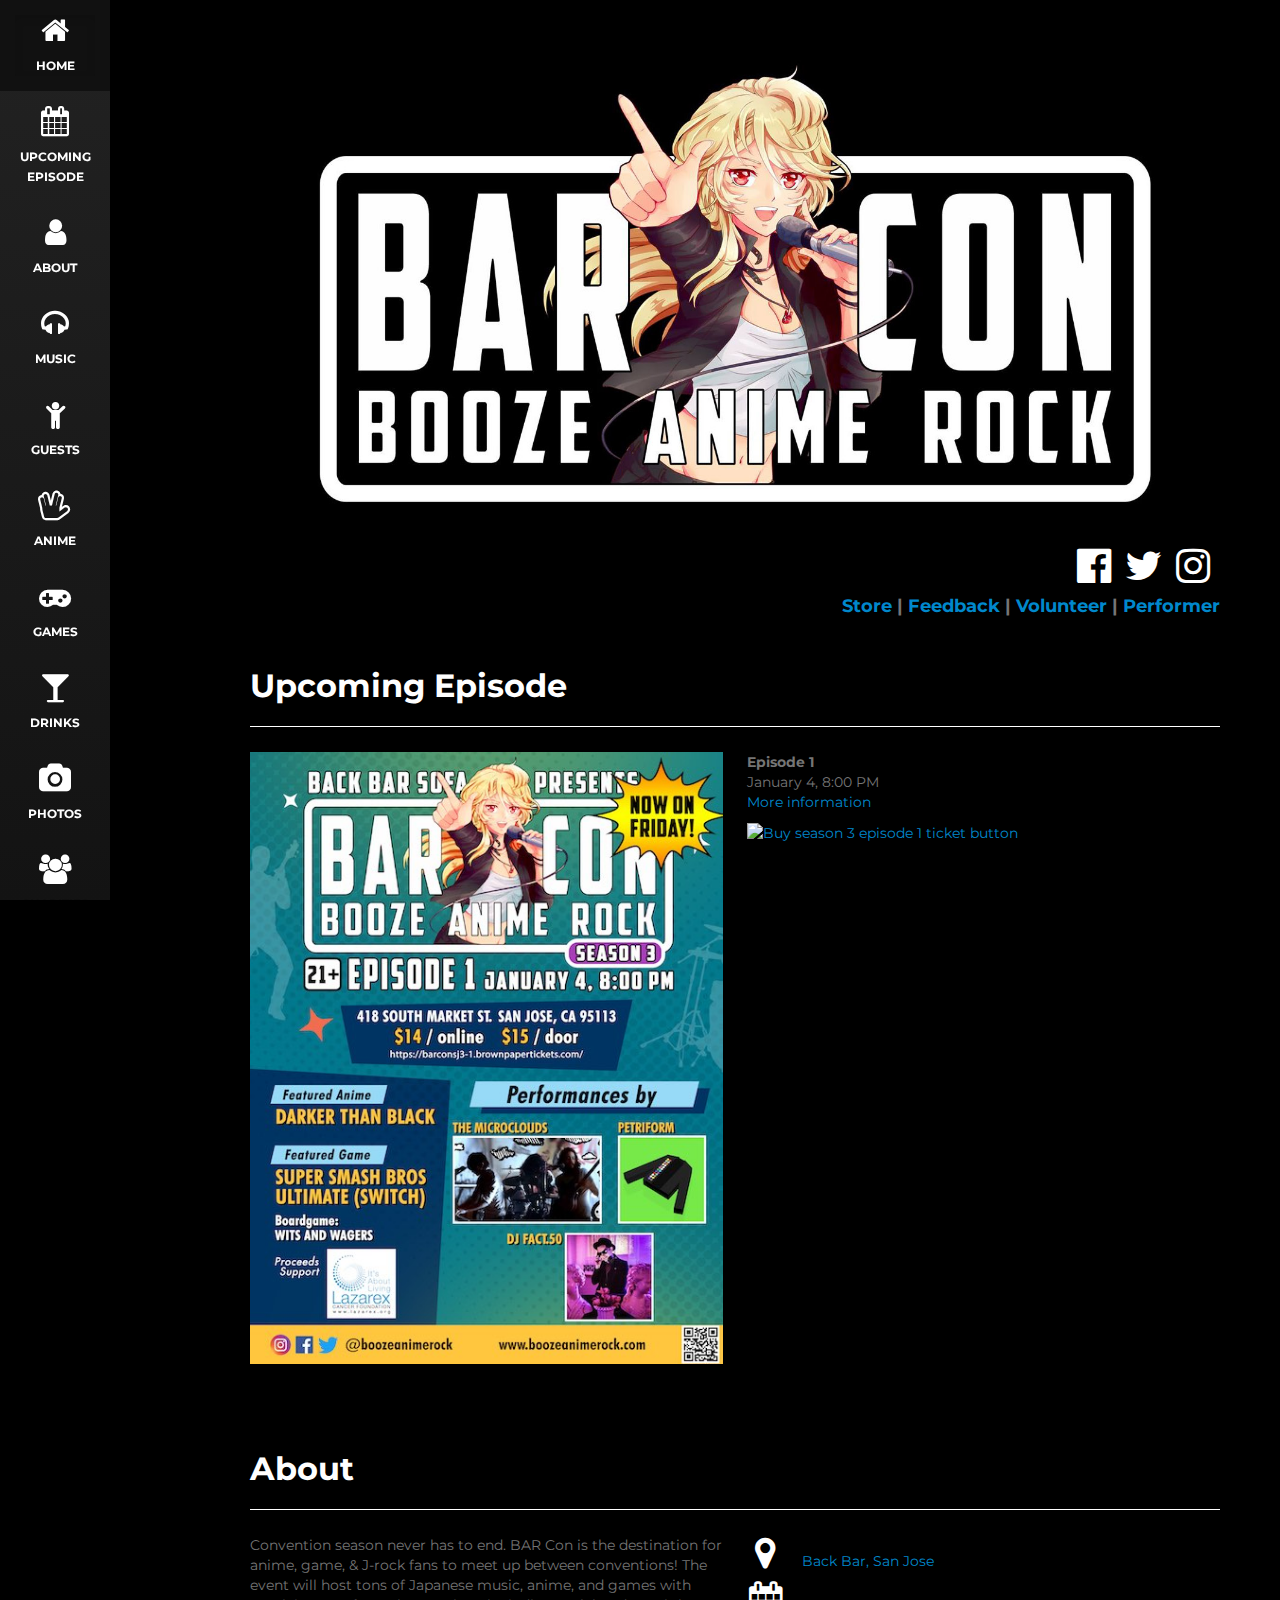
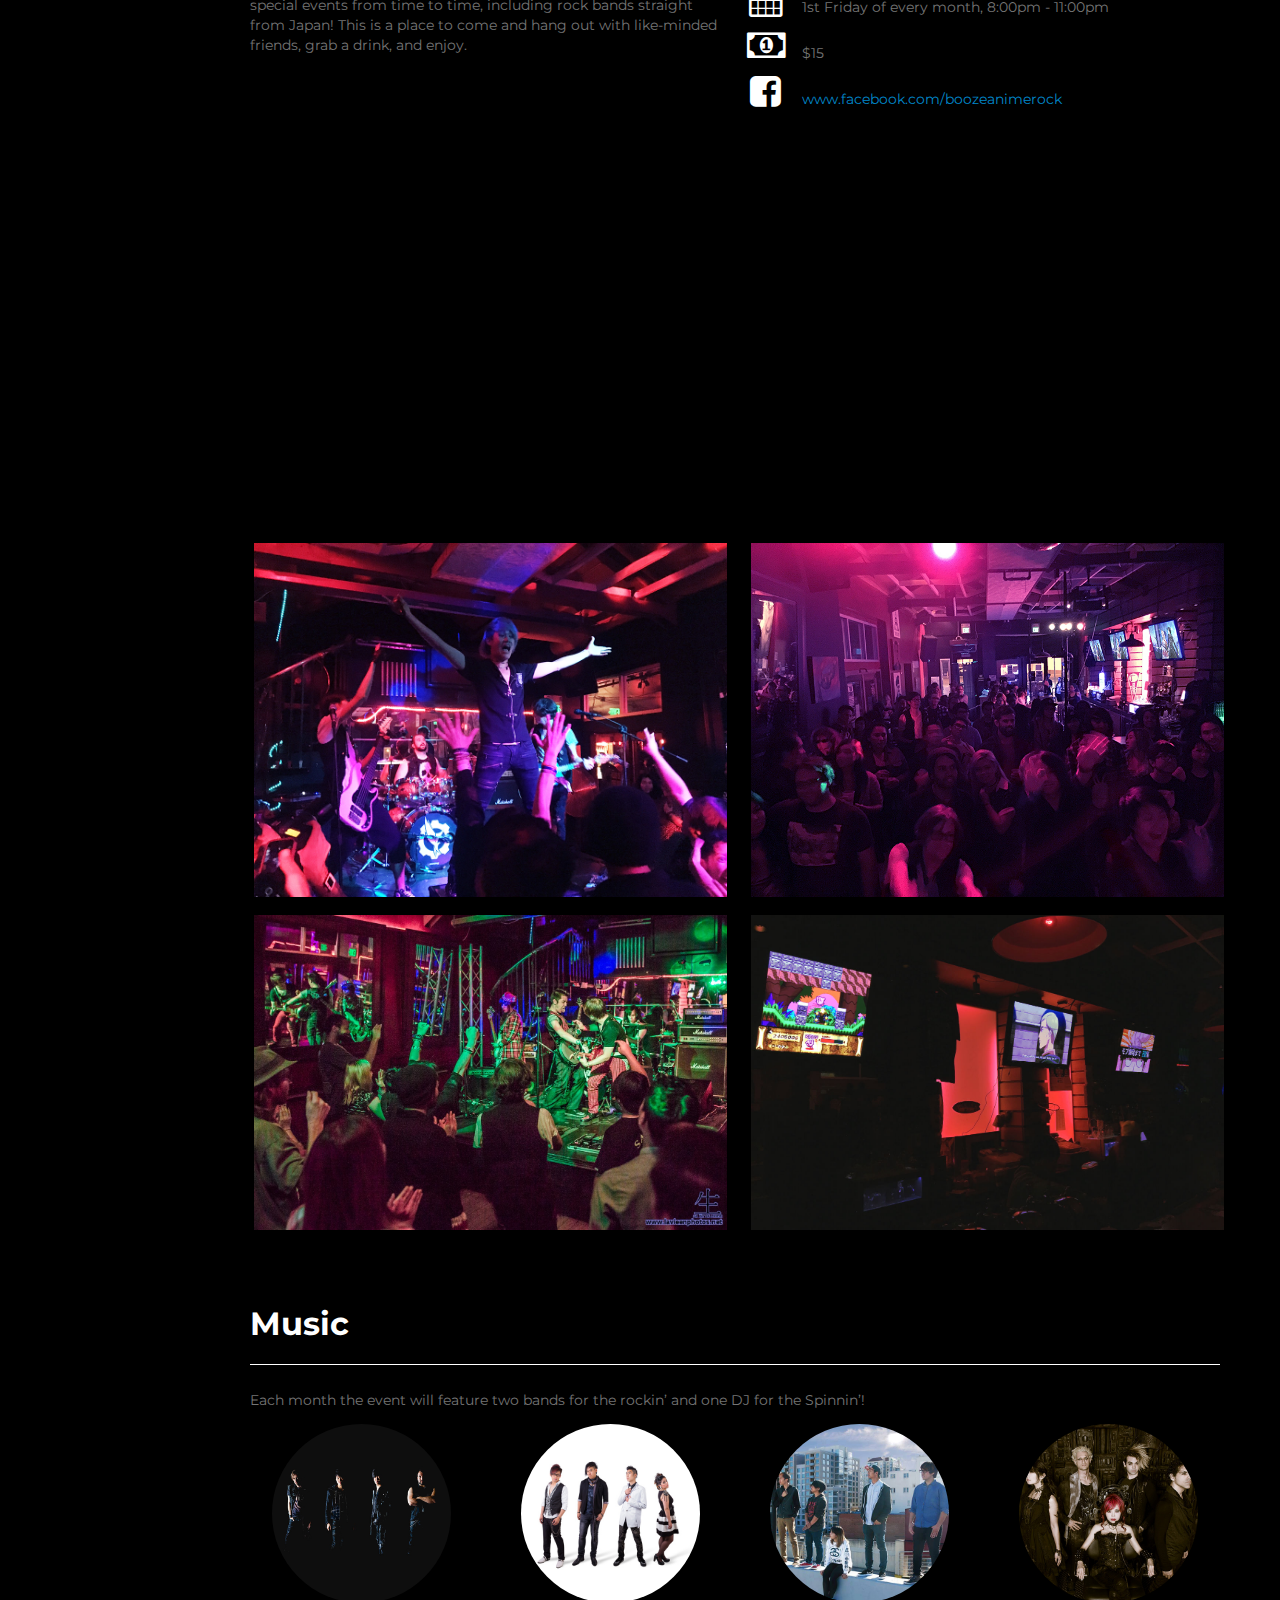
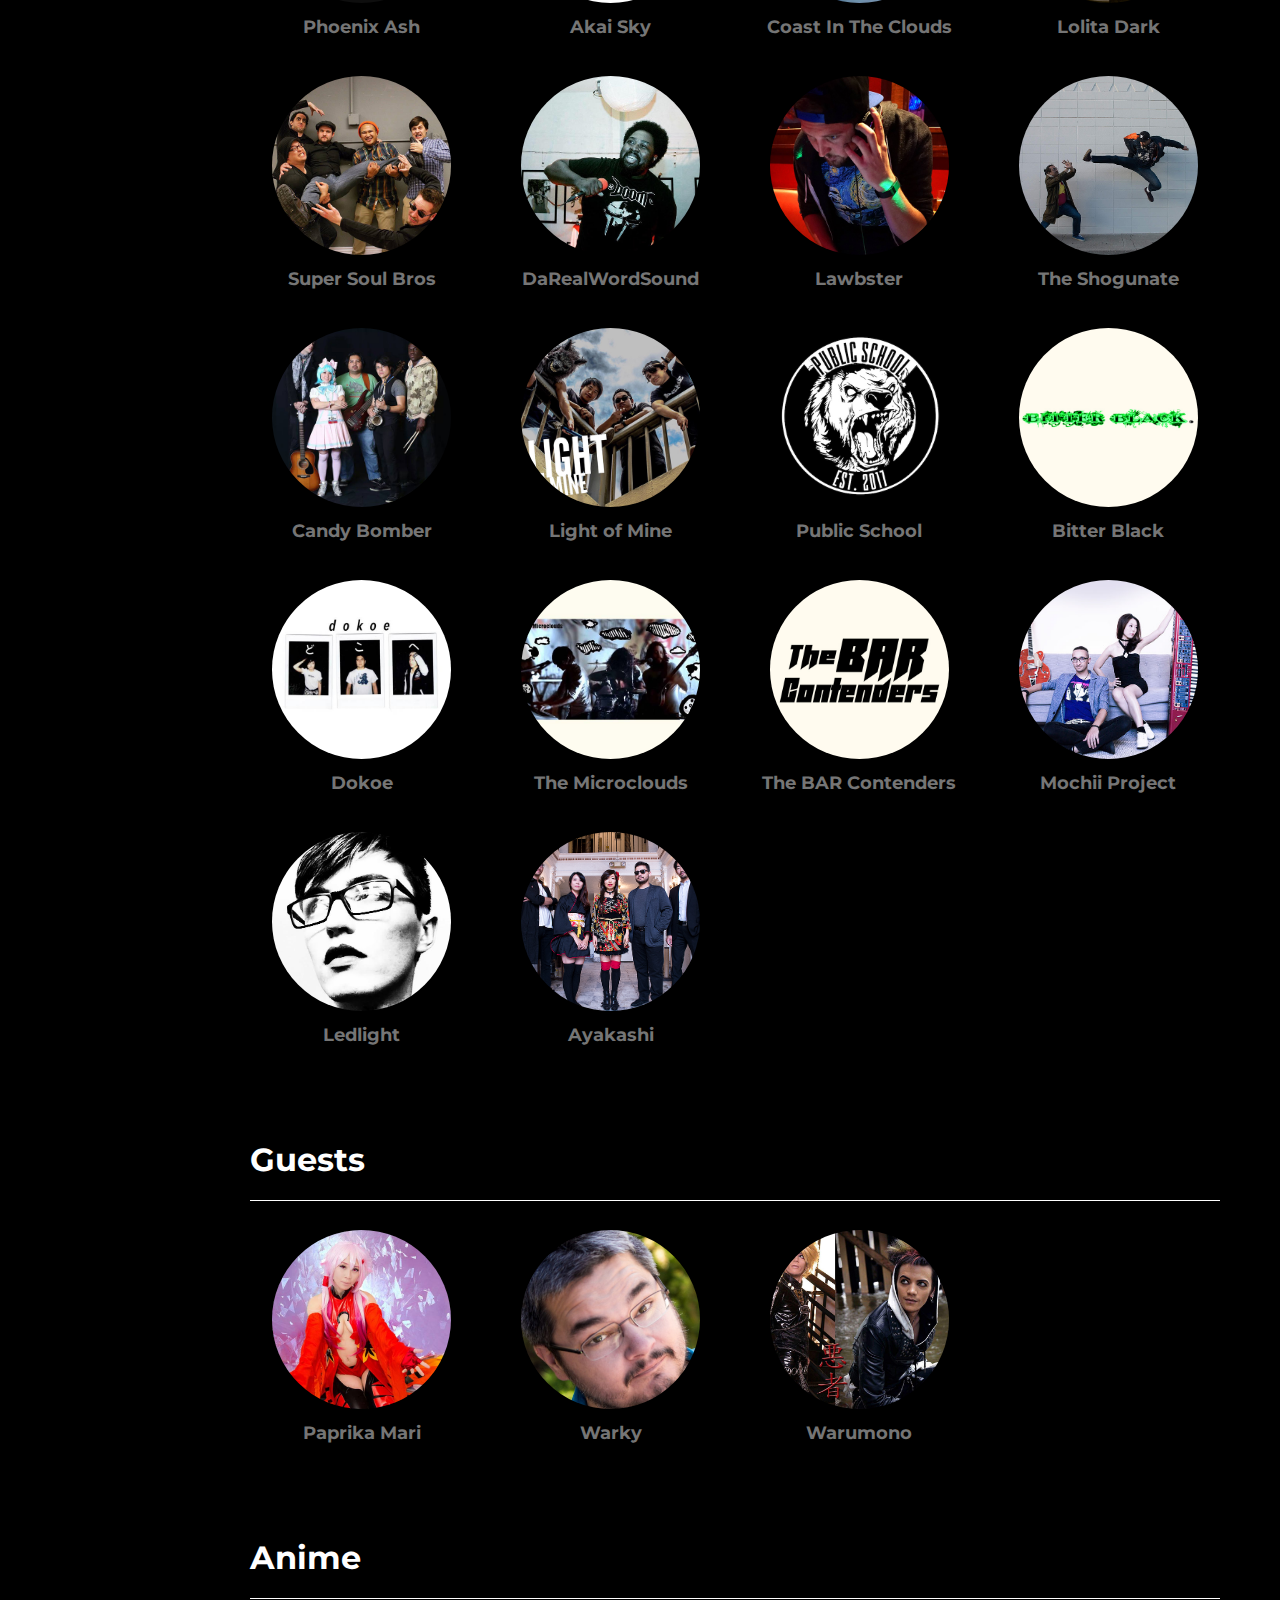
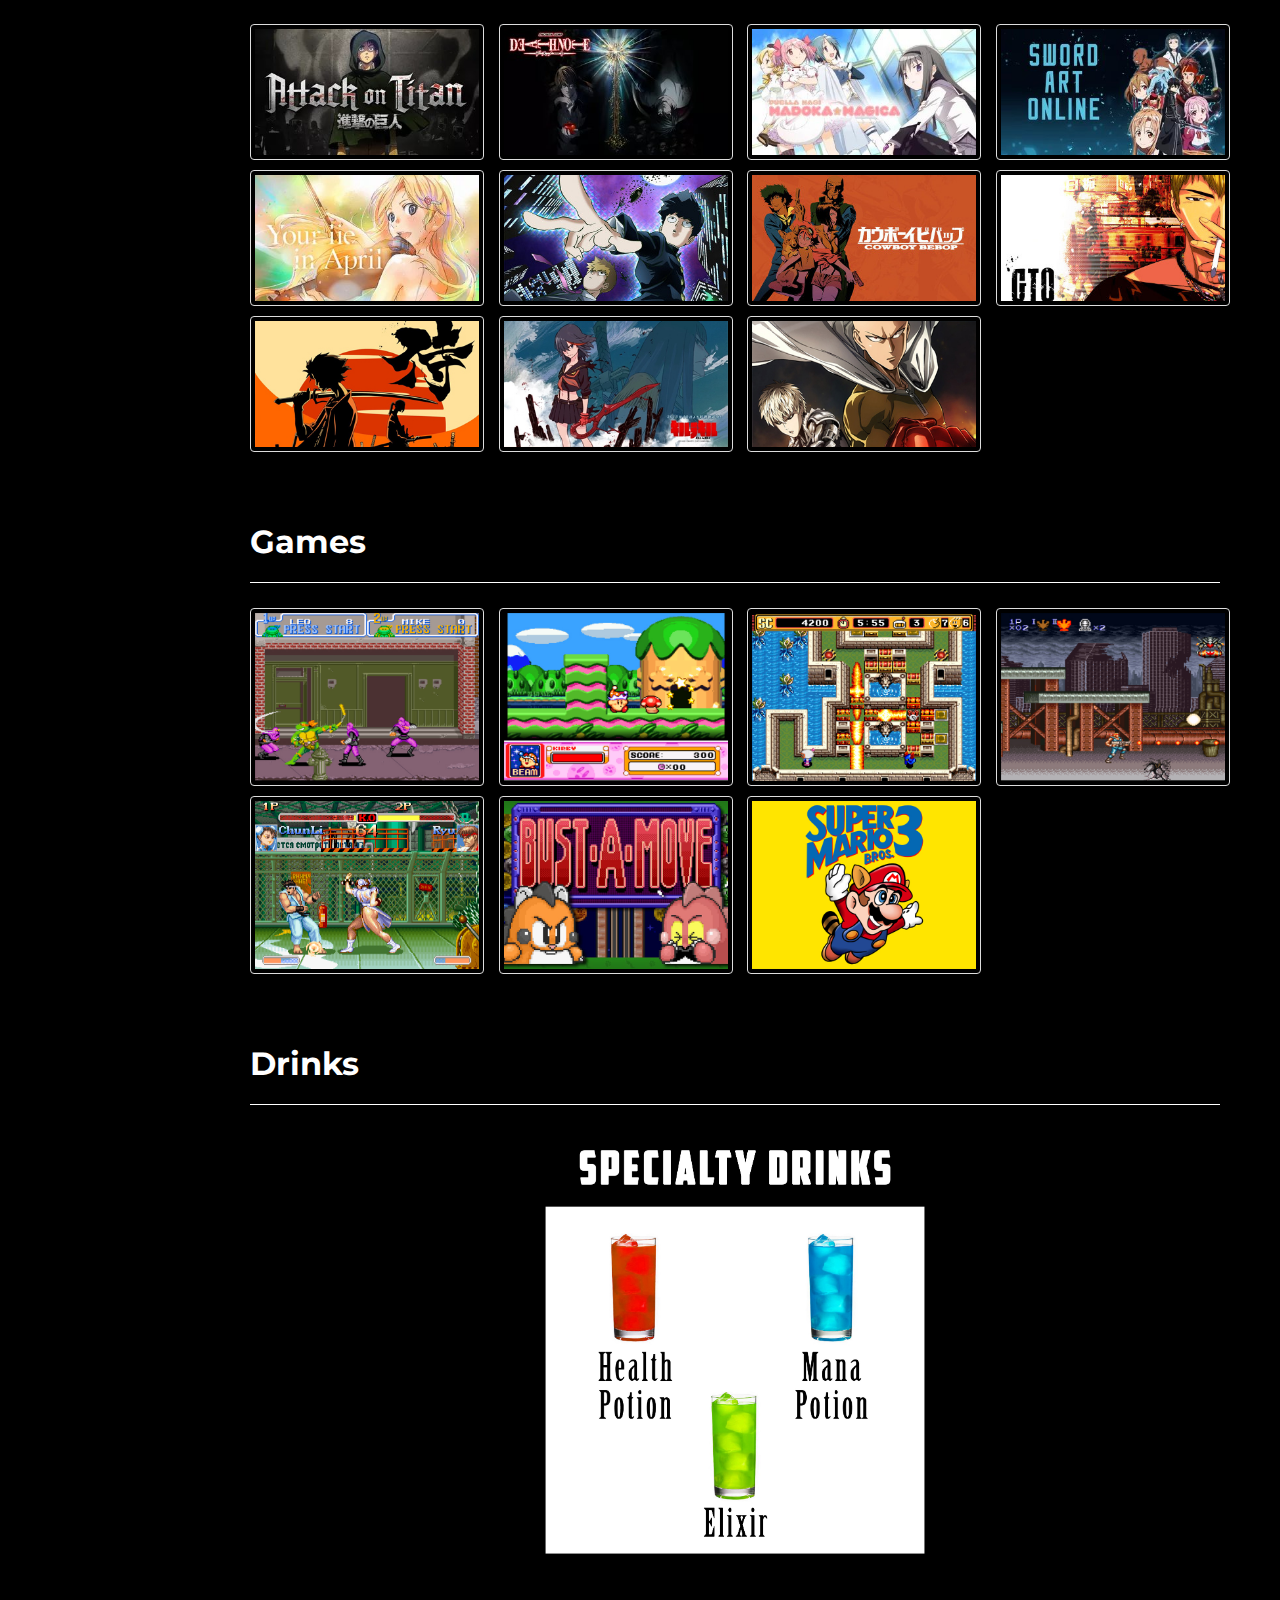
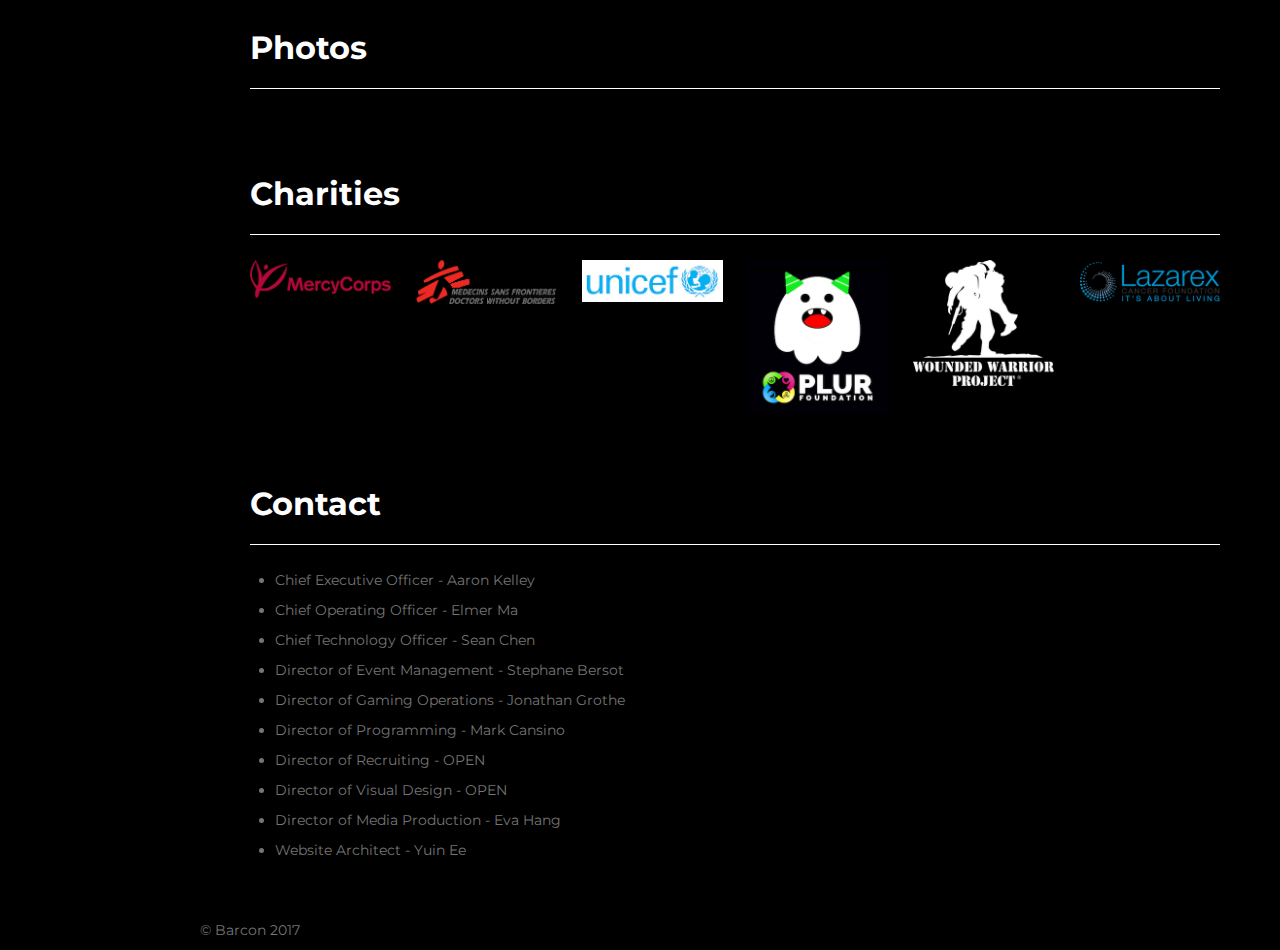
==== index.html @ 606755a1 "Updated ticket price" ====
<!DOCTYPE html>
<html>
<title>BAR Con</title>
<meta name="viewport" content="width=device-width, initial-scale=1">
<link rel="stylesheet" href="css/bootstrap.min.css">
<link rel="stylesheet" href="css/bootstrap-responsive.min.css">
<link rel="stylesheet" href="https://fonts.googleapis.com/css?family=Montserrat">
<link rel="stylesheet" href="https://cdnjs.cloudflare.com/ajax/libs/font-awesome/4.6.3/css/font-awesome.min.css">
<link rel="stylesheet" href="css/main.css"/>

<body>

  <div class="container-navbar span2">
    <div class="navbar navbar-inverse navbar-fixed-left">
      <div class="navbar-inner">
        <!-- NOTE: Not used, commented this out for now
        <a class="brand" href="#">
          <img class="logo" src="img/banner-barcon.jpg" alt="Barcon logo"/>
        </a> -->
        <!-- NOTE: "hamburger" button - appears only on smaller viewports -->
        <button type="button" class="btn btn-navbar" data-toggle="collapse" data-target=".nav-collapse">
          <span class="icon-bar"></span>
          <span class="icon-bar"></span>
          <span class="icon-bar"></span>
        </button>
        <div class="nav-collapse collapse">
          <ul class="nav">
            <li class="home active">
              <a href="#">
                <i class="icon fa fa-home"></i>
                <h3 class="title">Home</h3>
              </a>
            </li>
            <li class="next-episode">
              <a href="#nextepisode">
                <i class="icon fa fa-calendar"></i>
                <h3 class="title">Upcoming Episode</h3>
              </a>
            </li>
            <li class="about">
              <a href="#about">
                <i class="icon fa fa-user"></i>
                <h3 class="title">About</h3>
              </a>
            </li>
            <li class="music">
              <a href="#music">
                <i class="icon fa fa-headphones"></i>
                <h3 class="title">Music</h3>
              </a>
            </li>
            <li class="guests">
              <a href="#guests">
                <i class="icon fa fa-child"></i>
                <h3 class="title">Guests</h3>
              </a>
            </li>
            <li class="animes">
              <a href="#anime">
                <i class="icon fa fa-hand-spock-o"></i>
                <h3 class="title">Anime</h3>
              </a>
            </li>
            <li class="games">
              <a href="#games">
                <i class="icon fa fa-gamepad"></i>
                <h3 class="title">Games</h3>
              </a>
            </li>
            <li class="drinks">
              <a href="#drinks">
                <i class="icon fa fa-glass"></i>
                <h3 class="title">Drinks</h3>
              </a>
            </li>
            <li class="photos">
              <a href="#photos">
                <i class="icon fa fa-camera"></i>
                <h3 class="title">Photos</h3>
              </a>
            </li>
            <li class="charities">
              <a href="#charities">
                <i class="icon fa fa-group"></i>
                <h3 class="title">Charities</h3>
              </a>
            </li>
            <li class="contact">
              <a href="#contact">
                <i class="icon fa fa-commenting-o"></i>
                <h3 class="title">Contact</h3>
              </a>
            </li>
          </ul>
        </div>
      </div>
    </div>
  </div>

  <div class="container-main-content span10">
    <div class="span10 container-fluid">
      <div class="row-fluid">

        <!-- Section: Hero banner -->
        <section class="hero-unit">
          <img class="banner-barcon" src="img/banner-barcon.jpg" alt="Barcon banner"/>
        </section>

        <!-- Section: Social media -->
        <section class="social-media row-fluid">
          <a class="link" href="https://www.facebook.com/boozeanimerock">
            <i class="icon facebook fa fa-facebook-official">
              <span class="a11y-text">Barcon Facebook page</span>
            </i>
          </a>
          <a class="link" href="https://twitter.com/boozeanimerock">
            <i class="icon twitter fa fa-twitter">
              <span class="a11y-text">Barcon Twitter page</span>
             </i>
          </a>
          <a class="link" href="https://www.instagram.com/boozeanimerock">
            <i class="icon instagram fa fa-instagram">
              <span class="a11y-text">Barcon Instagram page</span>
            </i>
          </a>

          <h4>
            <a href="https://boozeanimerock.bigcartel.com">Store</a> | <a href="http://www.boozeanimerock.com/feedback.html">Feedback</a> | <a href="http://www.boozeanimerock.com/volunteer.html">Volunteer</a> | <a href="http://www.boozeanimerock.com/performer.html">Performer</a>
          </h4>
        </section>

        <!-- Section: Next Episode -->
        <section id="nextepisode" class="next-episode row-fluid">
          <h2 class="heading">Upcoming Episode</h2>
          <!-- <h3 class="subheading ad">Special 3 days event!</h2> -->
          <div class="event-wrapper">
            <div class="span6 col1">
              <a href="https://www.facebook.com/events/2123663884352100/" target="_blank">
                <img src="img/flyers/s03/flyer_s3e1.jpg" alt="Barcon flyer season 3 episode 1"/>
              </a>
            </div>
            <div class="span6 col2">
              <p>
                <b>Episode 1</b><br>January 4, 8:00 PM<br>
                <a href="https://www.facebook.com/events/2123663884352100/" target="_blank">More information</a>
              </p>
              <p>
                <a href="https://barconsj3-1.brownpapertickets.com/" target="_blank"><img src="http://www.brownpapertickets.com/g/6/BPT_buy_tickets_small.png" alt="Buy season 3 episode 1 ticket button" width=108px height=58px border=0></a>
              </p>
            </div>
          </div>
        </section>

        <!-- Section: About -->
        <section id="about" class="about row-fluid">
          <div class="row-fluid">
            <h2 class="heading">About</h2>
            <div class="span6 col1">
              <p>Convention season never has to end. BAR Con is the destination for anime, game, &amp; J-rock fans to meet up between conventions! The event will host tons of Japanese music, anime, and games with special events from time to time, including rock bands straight from Japan! This is a place to come and hang out with like-minded friends, grab a drink, and enjoy.</p>
            </div>
            <div class="span6 col2">
              <ul class="event-details list-unstyled">
                <!-- Event location -->
                <li>
                  <i class="icon fa fa-map-marker">
                    <span class="a11y-text">Event location</span>
                  </i>
                  <a href="https://goo.gl/maps/hVgqjUc31N92">Back Bar, San Jose</a>
                </li>
                <!-- Event date/time -->
                <li>
                  <i class="icon fa fa-calendar">
                    <span class="a11y-text">Event date and time</span>
                  </i>
                  <span>1st Friday of every month, 8:00pm - 11:00pm</span>
                </li>
                <!-- Event pricing -->
                <li>
                  <i class="icon fa fa-money">
                    <span class="a11y-text">Event pricing</span>
                  </i>
                  <span>$15</span>
                </li>
                <!-- Facebook page -->
                <li>
                  <i class="icon fa fa-facebook-square">
                    <span class="a11y-text">Facebook page</span>
                  </i>
                  <a href="https://www.facebook.com/boozeanimerock/">www.facebook.com/boozeanimerock</a>
                </li>
              </ul>
            </div>
          </div>
          <div>
          <div class="promo-video">
            <iframe width="560" height="315" src="https://www.youtube.com/embed/2EGHWC9tawo" frameborder="0" allow="autoplay; encrypted-media" allowfullscreen></iframe>
          </div>
          <div class="row-fluid">
            <ul class="thumbnails-2-cols">
              <li class="span6">
                <img class="thumbnail" data-src="holder.js/360x270" src="img/misc/phoenix-ash.jpg" alt="Phoenix Ash"/>
              </li>
              <li class="span6">
                <img class="thumbnail" data-src="holder.js/360x270" src="img/misc/barcon-interior.jpg" alt="Barcon interior"/>
              </li>
              <li class="span6">
                <img class="thumbnail" data-src="holder.js/360x270" src="img/misc/akai-sky.jpg" alt="Akai Sky"/>
              </li>
              <li class="span6">
                <img class="thumbnail" data-src="holder.js/360x270" src="img/misc/barcon-bar-area-2.jpg" alt="Barcon bar area"/>
              </li>
            </ul>
          </div>
        </section>

        <!-- Section: Music -->
        <section id="music" class="music row-fluid">
          <h2 class="heading">Music</h2>
          <p>Each month the event will feature two bands for the rockin’ and one DJ for the Spinnin’!</p>
          <ul class="thumbnails-4-cols music-list">
            <li class="span3">
              <a href="http://www.phoenix-ash.com">
                <img class="thumbnail round" src="img/music/phoenix-ash-v1.jpg" alt="Phoenix Ash">
              </a>
              <h4 class="music-name">Phoenix Ash</h4>
            </li>
            <li class="span3">
              <a href="http://www.akaisky.com">
                <img class="thumbnail round" src="img/music/akai-sky-v1.jpg" alt="Akai Sky">
              </a>
              <h4 class="music-name">Akai Sky</h4>
            </li>
            <li class="span3">
              <a href="http://www.coastintheclouds.weebly.com">
                <img class="thumbnail round" src="img/music/coast-in-the-clouds-v1.jpg" alt="Coast In The Clouds">
              </a>
              <h4 class="music-name">Coast In The Clouds</h4>
            </li>
            <li class="span3">
              <a href="http://www.lolitadark.com">
                <img class="thumbnail round" src="img/music/lolita-dark-v2.jpg" alt="Lolita Dark">
              </a>
              <h4 class="music-name">Lolita Dark</h4>
            </li>
            <li class="span3">
              <a href="http://www.supersoulbros.com">
                <img class="thumbnail round" src="img/music/super-soul-bros-v1.jpg" alt="Super Soul Bros">
              </a>
              <h4 class="music-name">Super Soul Bros</h4>
            </li>
            <li class="span3">
              <a href="http://www.facebook.com/darealwordsound">
                <img class="thumbnail round" src="img/music/darealwordsound.jpg" alt="DaRealWordSound">
              </a>
              <h4 class="music-name">DaRealWordSound</h4>
            </li>
            <li class="span3">
              <img class="thumbnail round" src="img/music/lawbster.jpg" alt="Lawbster">
              <h4 class="music-name">Lawbster</h4>
            </li>
            <li class="span3">
              <a href="https://www.facebook.com/TheShogunate">
                <img class="thumbnail round" src="img/music/the-shogunate.jpg" alt="The Shogunate">
              </a>
              <h4 class="music-name">The Shogunate</h4>
            </li>
            <li class="span3">
              <a href="https://www.facebook.com/TheCandyBomber">
                <img class="thumbnail round" src="img/music/candy-bomber.jpg" alt="Candy Bomber">
              </a>
              <h4 class="music-name">Candy Bomber</h4>
            </li>
            <li class="span3">
              <a href="https://www.facebook.com/lightofminefresno">
                <img class="thumbnail round" src="img/music/light-of-mine.jpg" alt="Light of Mine">
              </a>
              <h4 class="music-name">Light of Mine</h4>
            </li>
            <li class="span3">
              <a href="https://www.facebook.com/publicschoolca">
                <img class="thumbnail round" src="img/music/public-school-v1.jpg" alt="Public School">
              </a>
              <h4 class="music-name">Public School</h4>
            </li>
            <li class="span3">
              <a href="https://www.facebook.com/BitterBlackBand/">
                <img class="thumbnail round" src="img/music/bitter-black-v1.jpg" alt="Bitter Black">
              </a>
              <h4 class="music-name">Bitter Black</h4>
            </li>
            <li class="span3">
              <a href="https://www.facebook.com/dokoemusic">
                <img class="thumbnail round" src="img/music/dokoe-v1.jpg" alt="Dokoe">
              </a>
              <h4 class="music-name">Dokoe</h4>
            </li>
            <li class="span3">
              <a href="https://www.facebook.com/TheMicroclouds/">
                <img class="thumbnail round" src="img/music/the-microclouds-v1.jpg" alt="The Microclouds">
              </a>
              <h4 class="music-name">The Microclouds</h4>
            </li>
            <li class="span3">
              <img class="thumbnail round" src="img/music/the-bar-contenders-v1.jpg" alt="The BAR Contenders">
              <h4 class="music-name">The BAR Contenders</h4>
            </li>
            <li class="span3">
              <a href="http://www.mochiiproject.com">
                <img class="thumbnail round" src="img/music/mochiiproject-v1.jpg" alt="Mochii Project">
              </a>
              <h4 class="music-name">Mochii Project</h4>
            </li>
            <li class="span3">
              <img class="thumbnail round" src="img/music/ledlight.jpg" alt="Ledlight">
              <h4 class="music-name">Ledlight</h4>
            </li>
            <li class="span3">
              <a href="http://www.ayakashi.band">
                <img class="thumbnail round" src="img/music/ayakashi-v1.jpg" alt="Ayakashi">
              </a>
              <h4 class="music-name">Ayakashi</h4>
            </li>
          </ul>
        </section>

        <!-- Section: Guests -->
        <section id="guests" class="guests row-fluid">
          <h2 class="heading">Guests</h2>
          <ul class="thumbnails-4-cols guests-list">
            <li class="span3">
              <a href="https://www.facebook.com/4649PaprikaMari/">
                <img class="thumbnail round" src="img/guests/paprika-mari-v1.jpg" alt="Paprika Mari">
              </a>
              <h4 class="guests-name">Paprika Mari</h4>
            </li>
            <li class="span3">
              <a href="http://www.imdb.com/name/nm4726821/">
                <img class="thumbnail round" src="img/guests/warky.jpg" alt="Warky">
              </a>
              <h4 class="guests-name">Warky</h4>
            </li>
            <li class="span3">
              <a href="https://www.facebook.com/FilthyWarumonoCosplay/">
                <img class="thumbnail round" src="img/guests/warumono.jpg" alt="Warumono">
              </a>
              <h4 class="guests-name">Warumono</h4>
            </li>
          </ul>
        </section>

        <!-- Section: Animes -->
        <section id="anime" class="anime">
          <div class="row-fluid">
            <h2 class="heading">Anime</h2>
            <ul class="thumbnails-4-cols anime-list">
              <li class="span3">
                <a href="http://www.crunchyroll.com/attack-on-titan">
                  <img class="thumbnail" src="img/anime/attack-of-titan.jpg" alt="Attack of Titan">
                </a>
              </li>
              <li class="span3">
                <a href="http://www.crunchyroll.com/library/Death_Note">
                  <img class="thumbnail" src="img/anime/death-note.jpg" alt="Death Note"/>
                </a>
              </li>
              <li class="span3">
                <a href="http://www.crunchyroll.com/puella-magi-madoka-magica">
                  <img class="thumbnail" src="img/anime/madoka-magica.jpg" alt="Madoka Magica">
                </a>
              </li>
              <li class="span3">
                <a href="http://www.crunchyroll.com/sword-art-online">
                  <img class="thumbnail" src="img/anime/sword-art-online.jpg" alt="Sword Art Online">
                </a>
              </li>
              <li class="span3">
                <a href="http://www.crunchyroll.com/your-lie-in-april">
                  <img class="thumbnail" src="img/anime/your-lie-in-april.jpg" alt="Your Lie in April"/>
                </a>
              </li>
              <li class="span3">
                <a href="http://www.crunchyroll.com/mob-psycho-100">
                  <img class="thumbnail" src="img/anime/mob-psycho.jpg" alt="Mob Psycho 100"/>
                </a>
              </li>
              <li class="span3">
                <a href="http://www.crunchyroll.com/cowboy-bebop">
                  <img class="thumbnail" src="img/anime/cowboy-bebop.jpg" alt="Cowboy Bebop"/>
                </a>
              </li>
              <li class="span3">
                <a href="http://www.crunchyroll.com/gto-the-animation">
                  <img class="thumbnail" src="img/anime/gto.jpg" alt="GTO"/>
                </a>
              </li>
              <li class="span3">
                <a href="http://www.crunchyroll.com/samurai-champloo">
                  <img class="thumbnail" src="img/anime/samurai-champloo.jpg" alt="Samurai Champloo"/>
                </a>
              </li>
              <li class="span3">
                <a href="http://www.crunchyroll.com/kill-la-kill">
                  <img class="thumbnail" src="img/anime/kill-la-kill.jpg" alt="Kill La Kill"/>
                </a>
              </li>
              <li class="span3">
                <a href="https://en.wikipedia.org/wiki/One-Punch_Man">
                  <img class="thumbnail" src="img/anime/one-punch-man.jpg" alt="One Punch Man"/>
                </a>
              </li>
            </ul>
          </div>

          <!-- Anime survey form -->
          <!--
          <div class="frm-anime-survey row-fluid">
            <div class="span7">            
              <script type="text/javascript" charset="utf-8" src="http://static.polldaddy.com/p/9586721.js"></script>
              <noscript><a href="http://polldaddy.com/poll/9586721/">What anime do you want to see at BAR Con?</a></noscript>
            </div>
          </div>
          -->
        </section>

        <!-- Section: Games -->
        <section id="games" class="games">
          <div class="row-fluid">
            <h2 class="heading">Games</h2>
            <ul class="thumbnails-4-cols game-list">
              <li class="span3">
                <a href="https://en.wikipedia.org/wiki/Teenage_Mutant_Ninja_Turtles:_Turtles_in_Time">
                  <img class="thumbnail" src="img/games/teenage-mutant-ninja-turtles.jpg" alt="Teenage Mutant Ninja Turtles"/>
                </a>
              </li>
              <li class="span3">
                <a href="https://en.wikipedia.org/wiki/Kirby_Super_Star">
                  <img class="thumbnail" src="img/games/kirby-superstar.jpg" alt="Kirby Superstar"/>
                </a>
              </li>
              <li class="span3">
                <a href="https://en.wikipedia.org/wiki/Super_Bomberman_2">
                  <img class="thumbnail" src="img/games/super-bomberman-2.jpg" alt="Super Bomberman 2">
                </a>
              </li>
              <li class="span3">
                <a href="https://en.wikipedia.org/wiki/Contra_III:_The_Alien_Wars">
                  <img class="thumbnail" src="img/games/contra-III.jpg" alt="Contra III">
                </a>
              </li>
              <li class="span3">
                <a href="https://en.wikipedia.org/wiki/Super_Street_Fighter_II_Turbo">
                  <img class="thumbnail" src="img/games/super-street-fighter-II-turbo.jpg" alt="Super Street Fighter II Turbo"/>
                </a>
              </li>
              <li class="span3">
                <a href="https://en.wikipedia.org/wiki/Puzzle_Bobble">
                  <img class="thumbnail" src="img/games/bust-a-move.jpg" alt="Bust A Move"/>
                </a>
              </li>
              <li class="span3">
                <a href="https://en.wikipedia.org/wiki/Super_Mario_Bros._3">
                  <img class="thumbnail" src="img/games/super-mario-3.jpg" alt="Super Mario Bros 3"/>
                </a>
              </li>
            </ul>
          </div>

          <!-- Games survey form -->
          <!--
          <div class="frm-games-survey row-fluid">
            <div class="span7">            
              <script type="text/javascript" charset="utf-8" src="http://static.polldaddy.com/p/9587358.js"></script>
              <noscript><a href="http://polldaddy.com/poll/9587358/">What games do you want to see at BAR Con?</a></noscript>
            </div>
          </div>
          -->
        </section>

        <!-- Section: Drinks -->
        <section id="drinks" class="drinks">
          <div class="row-fluid">
            <h2 class="heading">Drinks</h2>
            <ul class="specials-list list-unstyled">
              <li class="list-item">
                <img class="specials-photo" src="img/booze/specialty-drinks.jpg" alt="Specialty drinks"/>
              </li>
            </ul>
          </div>

          <!-- Beers -->
          <!-- 
          <div class="row-fluid">
            <ul class="beer-list">            
              <li class="draft span6">
                <h4 class="heading">Draft</h4>
                <ul class="draft-list list-unstyled">
                  <li class="list-item ">
                    <img class="draft-photo" src="img/booze/d-stella.png" alt="Stella Artois"/>
                  </li>
                  <li class="list-item ">
                    <img class="draft-photo" src="img/booze/d-bluemoon.png" alt="Blue Moon"/>
                  </li>
                  <li class="list-item ">
                    <img class="draft-photo" src="img/booze/d-firestone.png" alt="Firestone"/>
                  </li>
                  <li class="list-item ">
                    <img class="draft-photo" src="img/booze/d-pbr.png" alt="Pabst Blue Ribbon"/>
                  </li>
                  <li class="list-item ">
                    <img class="draft-photo" src="img/booze/d-lagunitas.png" alt="Lagunitas"/>
                  </li>
                </ul>
              </li>
              <li class="bottled span6">
                <h4 class="heading">Bottled</h4>
                <ul class="bottled-list list-unstyled">
                  <li class="list-item ">
                    <img class="bottled-photo" src="img/booze/b-heineken.png" alt="Heineken"/>
                  </li>
                  <li class="list-item ">
                    <img class="bottled-photo" src="img/booze/b-corona.png" alt="Corona"/>
                  </li>
                  <li class="list-item ">
                    <img class="bottled-photo" src="img/booze/b-modelo.png" alt="Modelo"/>
                  </li>
                  <li class="list-item ">
                    <img class="bottled-photo" src="img/booze/b-bud.png" alt="Budweiser"/>
                  </li>
                  <li class="list-item ">
                    <img class="bottled-photo" src="img/booze/b-budlight.png" alt="Bud Light"/>
                  </li>
                  <li class="list-item ">
                    <img class="bottled-photo" src="img/booze/b-pbr.png" alt="Pabst Blue Ribbon"/>
                  </li>
                </ul>
              </li>
            </ul>
          </div>
        -->
        </section>


        <!-- Section: Photos -->
        <section id="photos" class="photos">
          <div id="photos-episodes" class="row-fluid">
            <h2 class="heading">Photos</h2>
         </div>
        </section>

        <!-- Section: Charities -->
        <section id="charities" class="charities">
          <div class="row-fluid">
            <h2 class="heading">Charities</h2>
            <ul class="charity-list list-unstyled">
              <li class="list-item span2">
                <a href="https://www.mercycorps.org">
                  <img class="charity-photo" src="img/charities/logo-mercy-corps.png" alt="MercyCorps"/>
                </a>
              </li>
              <li class="list-item span2">
                <a href="http://www.doctorswithoutborders.org">
                  <img class="charity-photo" src="img/charities/logo-doctorswithoutborders.png" alt="Doctors Without Borders"/>
                </a>
              </li>
              <li class="list-item span2">
                <a href="https://www.unicef.org">
                  <img class="charity-photo" src="img/charities/logo-unicef.jpg" alt="UNICEF"/>
                </a>
              </li>
              <li class="list-item span2">
                <a href="http://www.plurfoundation.org">
                  <img class="charity-photo" src="img/charities/logo-plur-foundation.jpg" alt="PLUR Foundation"/>
                </a>
              </li>
              <li class="list-item span2">
                <a href="https://www.woundedwarriorproject.org">
                  <img class="charity-photo" src="img/charities/logo-wounded-warrior-project.png" alt="Wounded Warrior Project"/>
                </a>
              </li>
              <li class="list-item span2">
                <a href="https://www.lazarex.org">
                  <img class="charity-photo" src="img/charities/lazarexlogo.png" alt="Lazarex"/>
                </a>
              </li>
            </ul>
          </div>
        </section>

        <!-- Section: Partners -->
        <!-- NOTE: Comment this out until further notice
        <section id="partners" class="partners">
          <div class="row-fluid">
            <h2 class="heading">Partners</h2>
            <ul class="partner-list list-unstyled">
              <li class="list-item">
                <a href="https://www.facebook.com/BackBarSoFa408">
                  <img class="partner-photo" src="img/partners/logo-back-bar.jpg" alt="Back Bar Sofa"/>
                </a>
              </li>
            </ul>
          </div>
        </section> -->

        <!-- Section: Contact -->
        <section id="contact" class="contact">
          <div class="row-fluid">
            <h2 class="heading">Contact</h2>
            <ul class="contact-list">
              <li class="list-item">Chief Executive Officer - Aaron Kelley</li>
              <li class="list-item">Chief Operating Officer - Elmer Ma</li>
              <li class="list-item">Chief Technology Officer - Sean Chen</li>
              <li class="list-item">Director of Event Management - Stephane Bersot</li>
              <li class="list-item">Director of Gaming Operations - Jonathan Grothe</li>
              <li class="list-item">Director of Programming - Mark Cansino</li>
              <li class="list-item">Director of Recruiting - OPEN</li>
              <li class="list-item">Director of Visual Design - OPEN</li>
              <li class="list-item">Director of Media Production - Eva Hang</li>
              <li class="list-item">Website Architect - Yuin Ee</li>
            </ul>
          </div>
        </section>

      </div>
    </div>

    <hr>

    <footer>
      <p>&copy; Barcon 2017</p>
    </footer>
  </div>

  <script
    src="https://code.jquery.com/jquery-3.1.1.min.js"
    integrity="sha256-hVVnYaiADRTO2PzUGmuLJr8BLUSjGIZsDYGmIJLv2b8="
    crossorigin="anonymous"></script>
  <script src="js/bootstrap.min.js"></script>
  <script src="js/main.js"></script>
  <script src="js/tracking.js"></script>
</body>
</html>
---- css/main.css ----
/* line 3, /Users/yuini/workspace/barcon/boozeanimerock.github.io/sass/shared.sass */
body,
h1,
h2,
h3,
h4,
h5,
h6 {
  font-family: "Montserrat", sans-serif;
}

/* line 12, /Users/yuini/workspace/barcon/boozeanimerock.github.io/sass/shared.sass */
body {
  background-color: #000;
  box-sizing: border-box;
  color: #757575;
}

/* line 17, /Users/yuini/workspace/barcon/boozeanimerock.github.io/sass/shared.sass */
.a11y-text {
  height: 1px;
  left: -10000px;
  overflow: hidden;
  position: absolute;
  top: auto;
  width: 1px;
}

/* line 25, /Users/yuini/workspace/barcon/boozeanimerock.github.io/sass/shared.sass */
.list-unstyled {
  list-style: none;
  margin: 0;
}

/* line 30, /Users/yuini/workspace/barcon/boozeanimerock.github.io/sass/shared.sass */
.thumbnails-2-cols {
  list-style: none;
  margin: 0;
}

/* line 34, /Users/yuini/workspace/barcon/boozeanimerock.github.io/sass/shared.sass */
.thumbnails-2-cols li:nth-child(odd) {
  margin: 0;
}

/* line 38, /Users/yuini/workspace/barcon/boozeanimerock.github.io/sass/shared.sass */
.thumbnail.round {
  border-radius: 50%;
}

/* line 41, /Users/yuini/workspace/barcon/boozeanimerock.github.io/sass/shared.sass */
.thumbnails-4-cols {
  list-style: none;
  margin: 0;
}

/* line 45, /Users/yuini/workspace/barcon/boozeanimerock.github.io/sass/shared.sass */
.thumbnails-4-cols li:nth-child(4n+1) {
  margin: 0;
}

/* Mixins */
/* =============================================
  Overrides for bootstrap CSS
 @mixin ============================================*/
/* line 7, /Users/yuini/workspace/barcon/boozeanimerock.github.io/sass/main.sass */
.navbar-inner {
  border: 0;
  padding: 0;
}

/* Sections (Shared) */
/* line 13, /Users/yuini/workspace/barcon/boozeanimerock.github.io/sass/main.sass */
section.next-episode, section.about, section.music, section.guests, section.anime, section.games, section.drinks, section.photos, section.charities, section.partners, section.sign-up-form, section.performer, section.contact {
  margin-bottom: 50px;
}

/* line 28, /Users/yuini/workspace/barcon/boozeanimerock.github.io/sass/main.sass */
section.next-episode li, section.about li, section.music li, section.guests li, section.anime li, section.games li, section.drinks li, section.photos li, section.charities li, section.partners li, section.sign-up-form li, section.performer li, section.contact li {
  margin-bottom: 10px;
}

/* line 31, /Users/yuini/workspace/barcon/boozeanimerock.github.io/sass/main.sass */
section.next-episode .heading, section.about .heading, section.music .heading, section.guests .heading, section.anime .heading, section.games .heading, section.drinks .heading, section.photos .heading, section.charities .heading, section.partners .heading, section.sign-up-form .heading, section.performer .heading, section.contact .heading {
  border-bottom: 1px solid #fff;
  color: #fff;
  margin-bottom: 25px;
  padding-bottom: 20px;
}

/* line 37, /Users/yuini/workspace/barcon/boozeanimerock.github.io/sass/main.sass */
section.next-episode .sub-heading, section.about .sub-heading, section.music .sub-heading, section.guests .sub-heading, section.anime .sub-heading, section.games .sub-heading, section.drinks .sub-heading, section.photos .sub-heading, section.charities .sub-heading, section.partners .sub-heading, section.sign-up-form .sub-heading, section.performer .sub-heading, section.contact .sub-heading {
  text-align: center;
}

/* line 40, /Users/yuini/workspace/barcon/boozeanimerock.github.io/sass/main.sass */
section.next-episode .col1, section.about .col1, section.music .col1, section.guests .col1, section.anime .col1, section.games .col1, section.drinks .col1, section.photos .col1, section.charities .col1, section.partners .col1, section.sign-up-form .col1, section.performer .col1, section.contact .col1 {
  margin: 0;
}

/* line 44, /Users/yuini/workspace/barcon/boozeanimerock.github.io/sass/main.sass */
section.next-episode .event-details .icon, section.about .event-details .icon, section.music .event-details .icon, section.guests .event-details .icon, section.anime .event-details .icon, section.games .event-details .icon, section.drinks .event-details .icon, section.photos .event-details .icon, section.charities .event-details .icon, section.partners .event-details .icon, section.sign-up-form .event-details .icon, section.performer .event-details .icon, section.contact .event-details .icon {
  color: white;
  font-size: 36px;
  display: inline-block;
  margin-right: 15px;
  text-align: center;
  width: 36px;
}

/* =============================================
  Common stylings
 @mixin ============================================*/
/* Section: Hero Banner */
/* line 56, /Users/yuini/workspace/barcon/boozeanimerock.github.io/sass/main.sass */
section.hero-unit {
  padding-bottom: 0;
}

/* Section: Social Media */
/* line 61, /Users/yuini/workspace/barcon/boozeanimerock.github.io/sass/main.sass */
section.social-media {
  margin-bottom: 30px;
  text-align: right;
}

/* line 65, /Users/yuini/workspace/barcon/boozeanimerock.github.io/sass/main.sass */
section.social-media .link {
  margin-right: 10px;
  text-decoration: none;
}

/* line 69, /Users/yuini/workspace/barcon/boozeanimerock.github.io/sass/main.sass */
section.social-media .icon {
  color: #fff;
  font-size: 40px;
}

/* line 73, /Users/yuini/workspace/barcon/boozeanimerock.github.io/sass/main.sass */
section.social-media .icon.facebook:hover {
  color: #3f51b5;
}

/* line 76, /Users/yuini/workspace/barcon/boozeanimerock.github.io/sass/main.sass */
section.social-media .icon.twitter:hover {
  color: #87ceeb;
}

/* line 79, /Users/yuini/workspace/barcon/boozeanimerock.github.io/sass/main.sass */
section.social-media .icon.instagram:hover {
  color: #9c27b0;
}

/* Section: Upcoming Episode */
/* line 85, /Users/yuini/workspace/barcon/boozeanimerock.github.io/sass/main.sass */
section.next-episode .event-wrapper {
  margin-bottom: 25px;
  overflow: hidden;
}

/* line 89, /Users/yuini/workspace/barcon/boozeanimerock.github.io/sass/main.sass */
section .subheading.ad {
  color: #ff5600;
}

/* Section: About */
/* line 95, /Users/yuini/workspace/barcon/boozeanimerock.github.io/sass/main.sass */
section.about .thumbnails-2-cols {
  margin-top: 20px;
}

/* line 98, /Users/yuini/workspace/barcon/boozeanimerock.github.io/sass/main.sass */
section.about .thumbnails-2-cols .thumbnail {
  border: 0;
}

/* line 101, /Users/yuini/workspace/barcon/boozeanimerock.github.io/sass/main.sass */
section.about .promo-video {
  text-align: center;
  margin: 40px 0;
}

/* Section: Music */
/* line 109, /Users/yuini/workspace/barcon/boozeanimerock.github.io/sass/main.sass */
section.music .music-list li {
  text-align: center;
}

/* line 112, /Users/yuini/workspace/barcon/boozeanimerock.github.io/sass/main.sass */
section.music .music-list .music-name {
  margin-bottom: 25px;
}

/* line 116, /Users/yuini/workspace/barcon/boozeanimerock.github.io/sass/main.sass */
section.music .thumbnail.round {
  border: 0;
  margin: 0 auto;
  width: 80%;
}

/* Section: Guests */
/* line 125, /Users/yuini/workspace/barcon/boozeanimerock.github.io/sass/main.sass */
section.guests .guests-list li {
  text-align: center;
}

/* line 128, /Users/yuini/workspace/barcon/boozeanimerock.github.io/sass/main.sass */
section.guests .guests-list .guests-name {
  margin-bottom: 25px;
}

/* line 132, /Users/yuini/workspace/barcon/boozeanimerock.github.io/sass/main.sass */
section.guests .thumbnail.round {
  border: 0;
  margin: 0 auto;
  width: 80%;
}

/* Section: Anime */
/* line 140, /Users/yuini/workspace/barcon/boozeanimerock.github.io/sass/main.sass */
section.anime .frm-anime-survey {
  margin-top: 25px;
}

/* line 144, /Users/yuini/workspace/barcon/boozeanimerock.github.io/sass/main.sass */
section.anime .frm-anime-survey label > span {
  min-height: 18px;
}

/* Section: Games */
/* line 150, /Users/yuini/workspace/barcon/boozeanimerock.github.io/sass/main.sass */
section.games .frm-games-survey {
  margin-top: 25px;
}

/* line 154, /Users/yuini/workspace/barcon/boozeanimerock.github.io/sass/main.sass */
section.games .frm-games-survey label > span {
  min-height: 18px;
}

/* Section: Drinks */
/* line 161, /Users/yuini/workspace/barcon/boozeanimerock.github.io/sass/main.sass */
section.drinks .specials-list .list-item {
  text-align: center;
}

/* line 164, /Users/yuini/workspace/barcon/boozeanimerock.github.io/sass/main.sass */
section.drinks .specials-list .list-item .specials-photo {
  width: 100%;
}

/* line 167, /Users/yuini/workspace/barcon/boozeanimerock.github.io/sass/main.sass */
section.drinks .beer-list {
  margin-left: 0;
}

/* line 170, /Users/yuini/workspace/barcon/boozeanimerock.github.io/sass/main.sass */
section.drinks .beer-list .heading {
  border: 0;
  margin: 40px 0 20px 0;
  padding: 0;
  text-align: center;
}

/* line 176, /Users/yuini/workspace/barcon/boozeanimerock.github.io/sass/main.sass */
section.drinks .draft-list,
section.drinks .bottled-list {
  margin: 0;
  overflow: hidden;
}

/* line 181, /Users/yuini/workspace/barcon/boozeanimerock.github.io/sass/main.sass */
section.drinks .draft-list .list-item,
section.drinks .bottled-list .list-item {
  float: left;
  text-align: center;
  width: 33%;
}

/* line 186, /Users/yuini/workspace/barcon/boozeanimerock.github.io/sass/main.sass */
section.drinks .draft-list .list-item .draft-photo,
section.drinks .draft-list .list-item .bottled-photo,
section.drinks .bottled-list .list-item .draft-photo,
section.drinks .bottled-list .list-item .bottled-photo {
  width: 15vh;
}

/* Section: Photos */
/* line 193, /Users/yuini/workspace/barcon/boozeanimerock.github.io/sass/main.sass */
section.photos .photos-list {
  overflow: hidden;
}

/* line 196, /Users/yuini/workspace/barcon/boozeanimerock.github.io/sass/main.sass */
section.photos .photos-list .list-item {
  max-height: 16vh;
  overflow: hidden;
}

/* line 200, /Users/yuini/workspace/barcon/boozeanimerock.github.io/sass/main.sass */
section.photos .photos-list .list-item .photo {
  width: 25vh;
}

/* Section: Charities */
/* line 208, /Users/yuini/workspace/barcon/boozeanimerock.github.io/sass/main.sass */
section.charities .charity-list .list-item .charity-photo {
  width: 25vh;
}

/* =============================================
  Media queries
 @mixin ============================================*/
@media (min-width: 768px) and (max-width: 979px) {
  /* line 216, /Users/yuini/workspace/barcon/boozeanimerock.github.io/sass/main.sass */
  .navbar-fixed-left .container {
    width: 104px;
  }
}

@media (max-width: 767px) {
  /* line 221, /Users/yuini/workspace/barcon/boozeanimerock.github.io/sass/main.sass */
  .navbar-fixed-left {
    margin-right: -20px;
    margin-left: -20px;
  }
}

@media (max-width: 979px) {
  /* line 227, /Users/yuini/workspace/barcon/boozeanimerock.github.io/sass/main.sass */
  .container-main-content {
    margin-top: 40px;
  }
  /* line 230, /Users/yuini/workspace/barcon/boozeanimerock.github.io/sass/main.sass */
  .navbar {
    position: fixed;
    width: 100%;
  }
  /* line 236, /Users/yuini/workspace/barcon/boozeanimerock.github.io/sass/main.sass */
  .navbar .nav > li .icon {
    color: white;
    font-size: 30px;
    margin-right: 10px;
  }
  /* line 240, /Users/yuini/workspace/barcon/boozeanimerock.github.io/sass/main.sass */
  .navbar .nav > li .title {
    display: inline-block;
    font-size: 2.8vh;
    margin: 0;
  }
  /* line 246, /Users/yuini/workspace/barcon/boozeanimerock.github.io/sass/main.sass */
  section.hero-unit {
    display: none;
  }
  /* line 254, /Users/yuini/workspace/barcon/boozeanimerock.github.io/sass/main.sass */
  section.drinks .draft-list .list-item .draft-photo,
  section.drinks .draft-list .list-item .bottled-photo,
  section.drinks .bottled-list .list-item .draft-photo,
  section.drinks .bottled-list .list-item .bottled-photo {
    width: 12vh;
  }
}

@media (min-width: 980px) {
  /* line 260, /Users/yuini/workspace/barcon/boozeanimerock.github.io/sass/main.sass */
  body {
    padding: 0;
  }
  /* line 263, /Users/yuini/workspace/barcon/boozeanimerock.github.io/sass/main.sass */
  .hero-unit {
    background-color: #000;
    display: block;
  }
  /* Navbar */
  /* line 268, /Users/yuini/workspace/barcon/boozeanimerock.github.io/sass/main.sass */
  .container-navbar {
    margin: 0;
  }
  /* line 271, /Users/yuini/workspace/barcon/boozeanimerock.github.io/sass/main.sass */
  .container-navbar .navbar {
    height: 100vh;
    overflow: auto;
    position: fixed;
  }
  /* line 276, /Users/yuini/workspace/barcon/boozeanimerock.github.io/sass/main.sass */
  .container-navbar .navbar .nav {
    margin: 0;
    max-width: 110px;
  }
  /* line 280, /Users/yuini/workspace/barcon/boozeanimerock.github.io/sass/main.sass */
  .container-navbar .navbar .nav > li {
    color: #fff;
    float: none;
    padding: 15px;
    text-align: center;
  }
  /* line 286, /Users/yuini/workspace/barcon/boozeanimerock.github.io/sass/main.sass */
  .container-navbar .navbar .nav > li.active {
    background-color: #111;
  }
  /* line 289, /Users/yuini/workspace/barcon/boozeanimerock.github.io/sass/main.sass */
  .container-navbar .navbar .nav > li > a {
    color: #fff;
    padding: 0;
  }
  /* line 293, /Users/yuini/workspace/barcon/boozeanimerock.github.io/sass/main.sass */
  .container-navbar .navbar .nav > li .icon {
    color: white;
    font-size: 30px;
  }
  /* line 296, /Users/yuini/workspace/barcon/boozeanimerock.github.io/sass/main.sass */
  .container-navbar .navbar .nav > li .title {
    font-size: 12px;
    line-height: 20px;
    margin: 10px 0 0 0;
    text-transform: uppercase;
  }
  /* line 306, /Users/yuini/workspace/barcon/boozeanimerock.github.io/sass/main.sass */
  section.drinks .specials-list .list-item .specials-photo {
    width: 40%;
  }
}

@media (min-width: 1200px) {
  /* line 311, /Users/yuini/workspace/barcon/boozeanimerock.github.io/sass/main.sass */
  .navbar-fixed-left .container {
    width: 170px;
  }
}

/*# sourceMappingURL=../css/main.map */
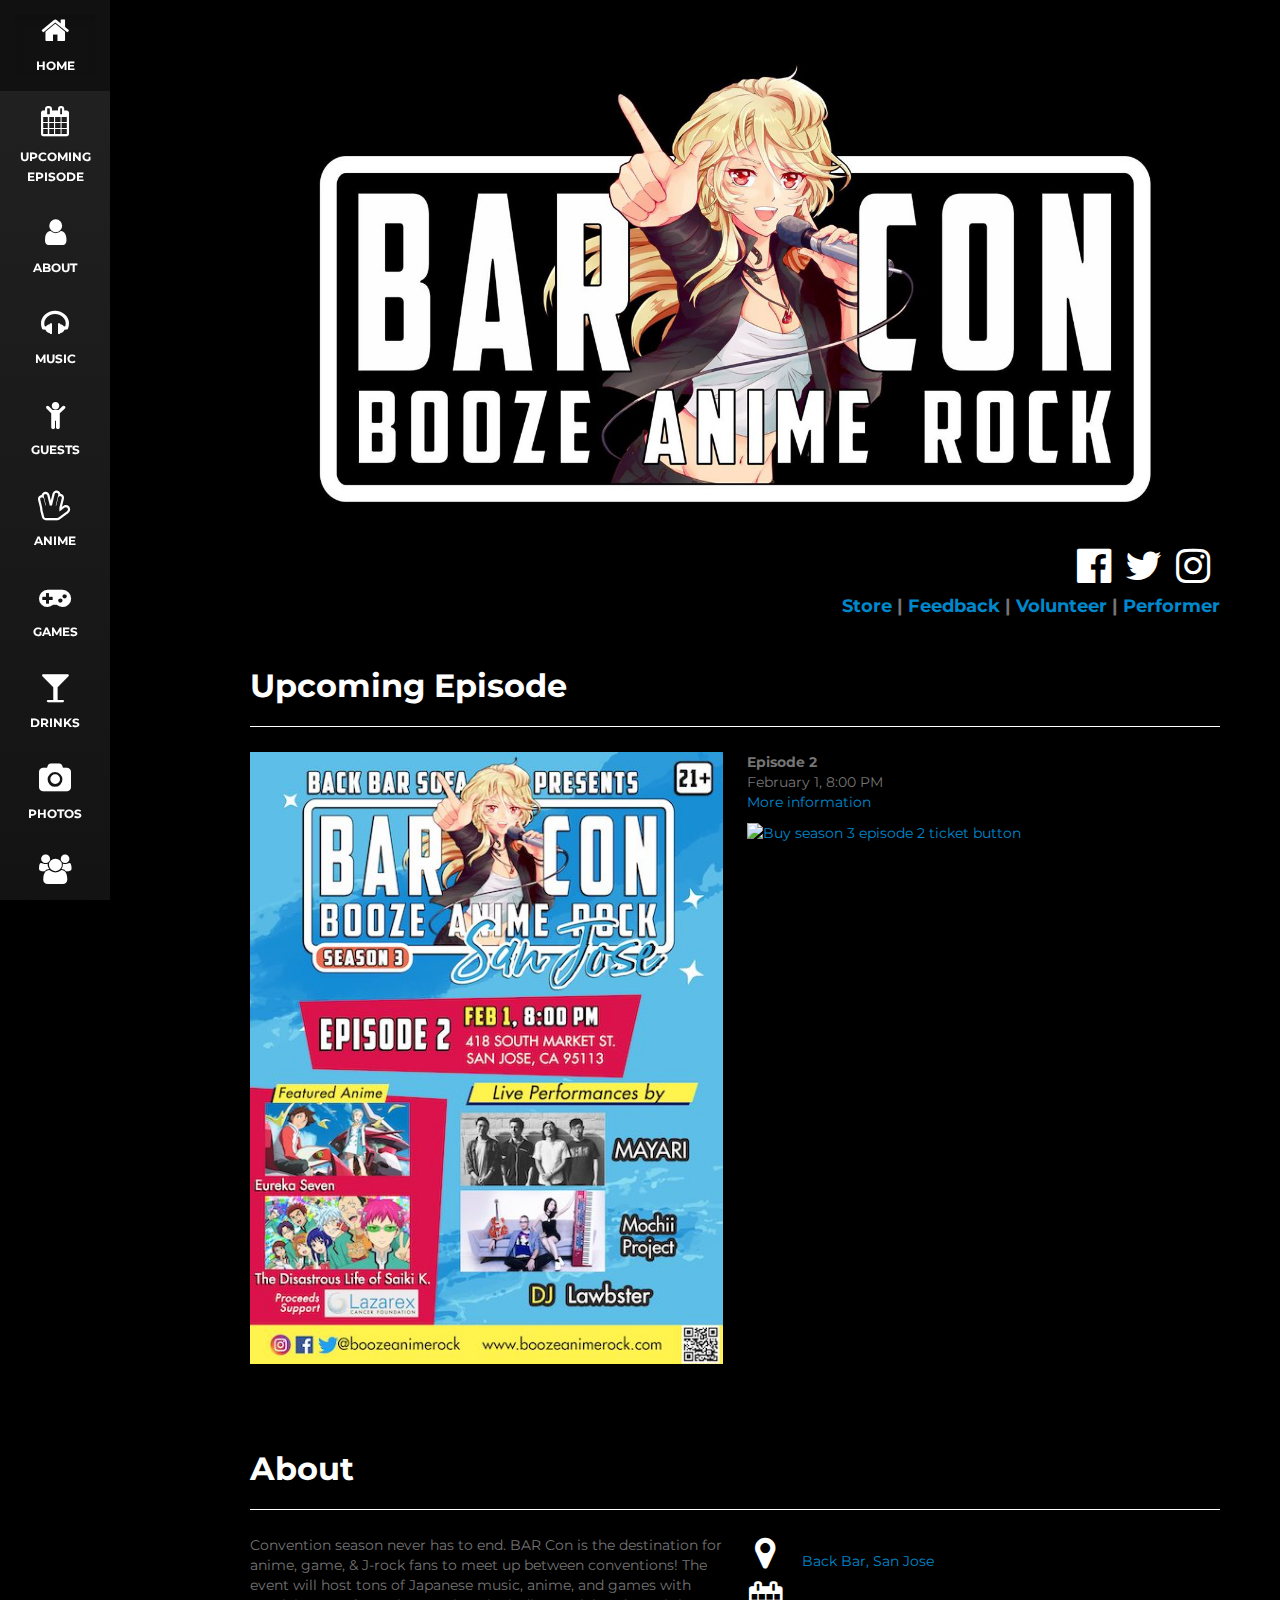
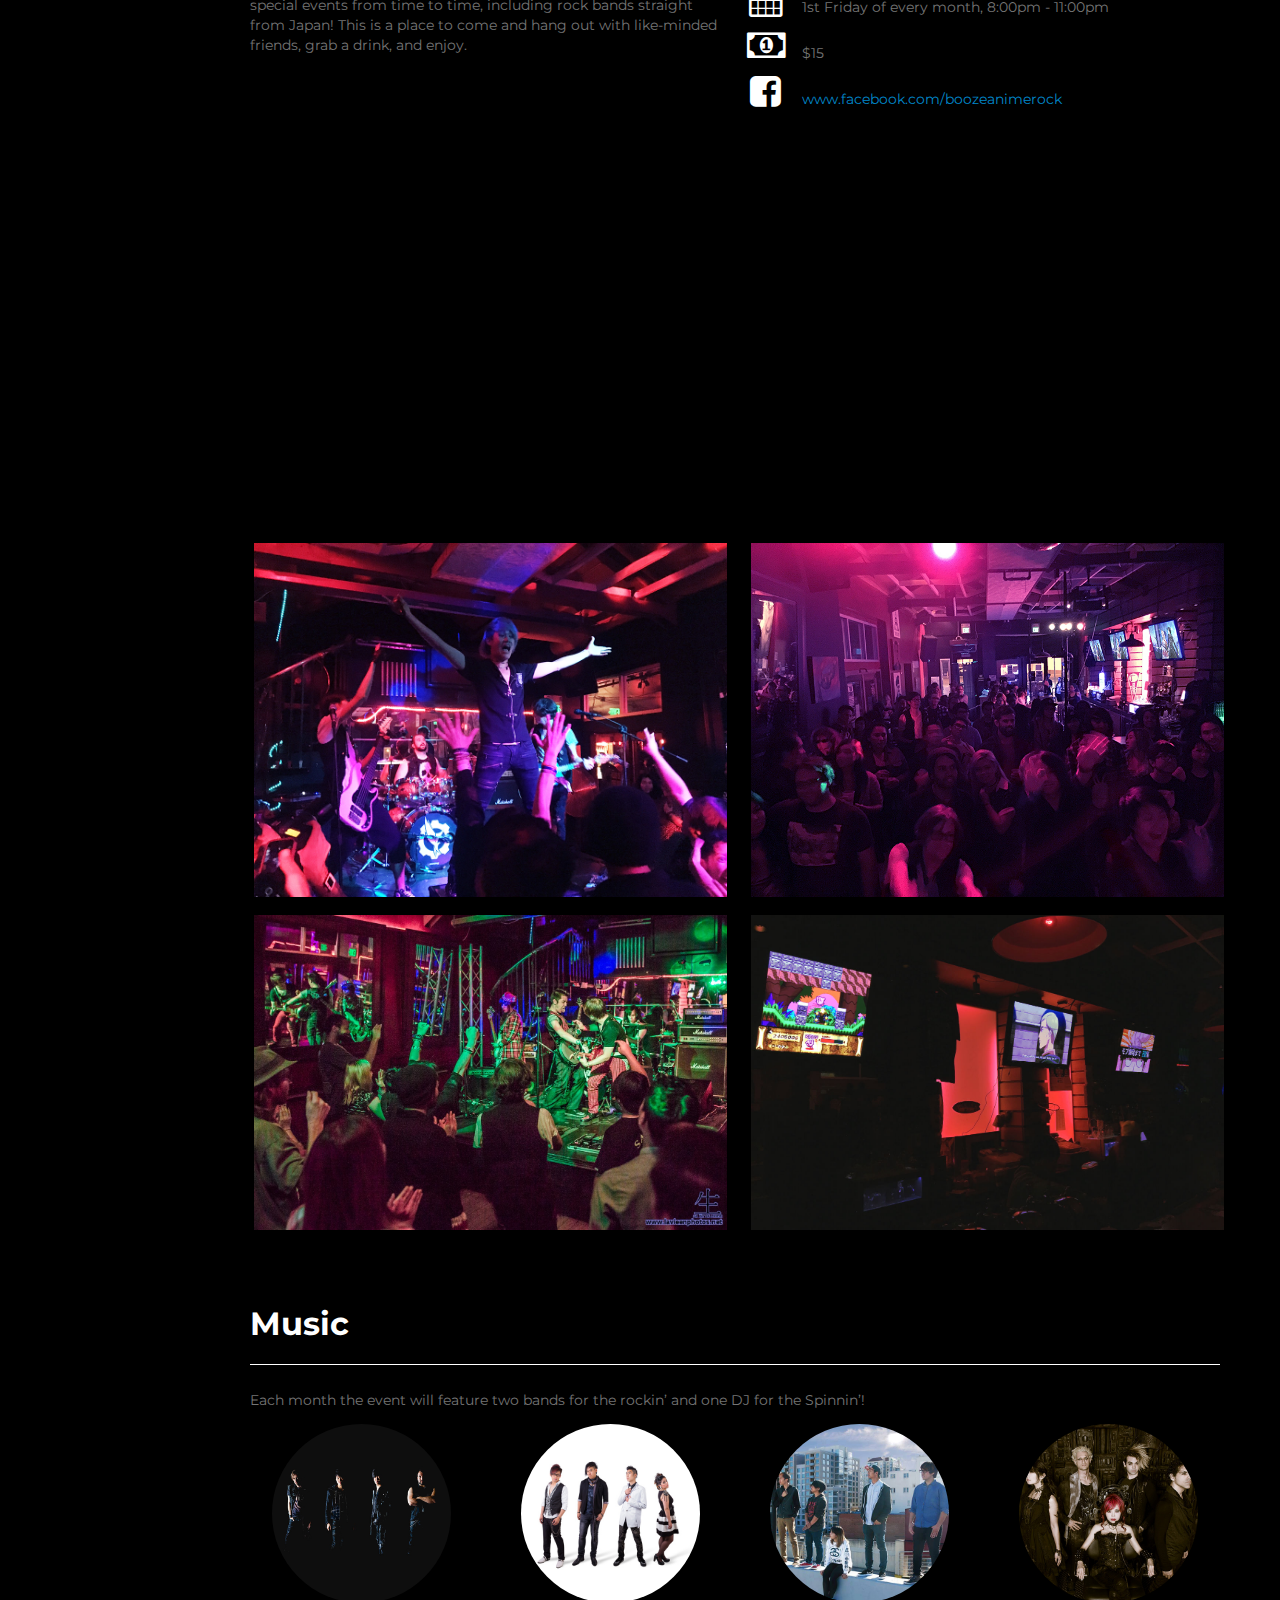
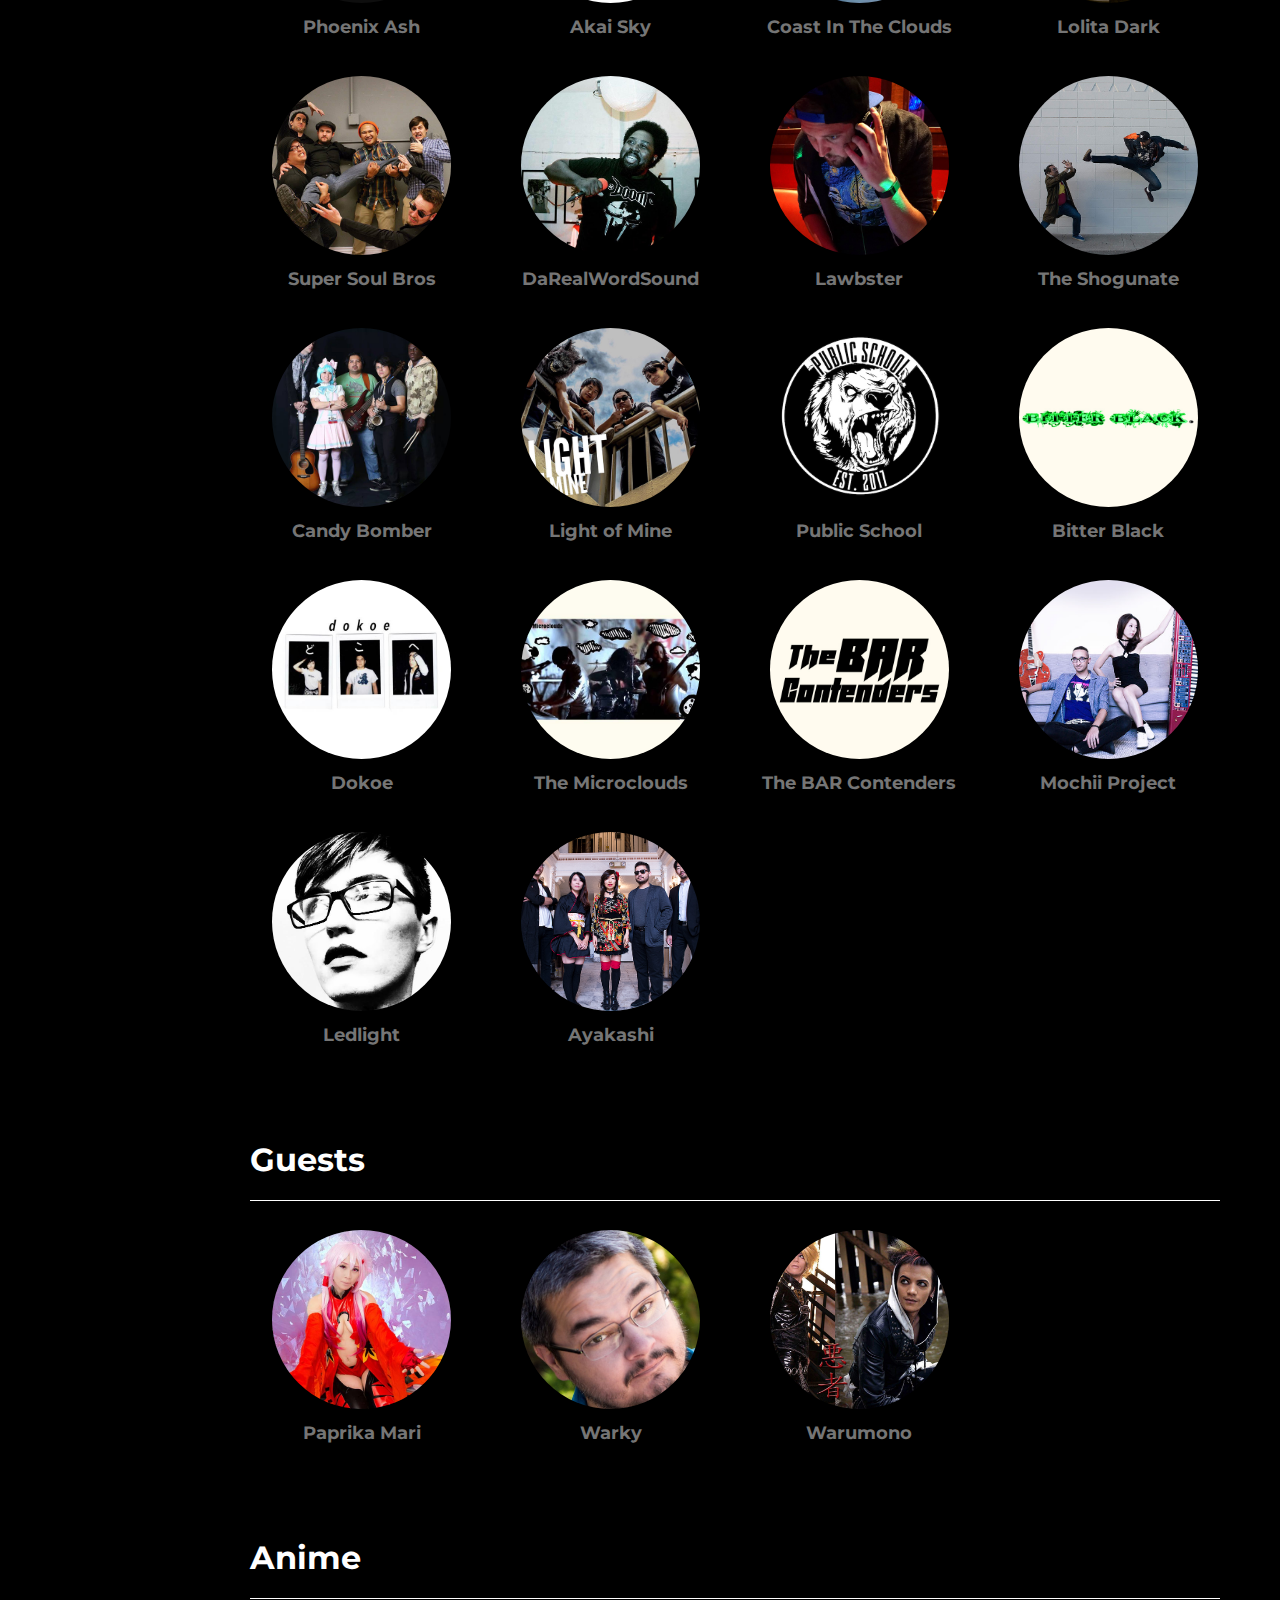
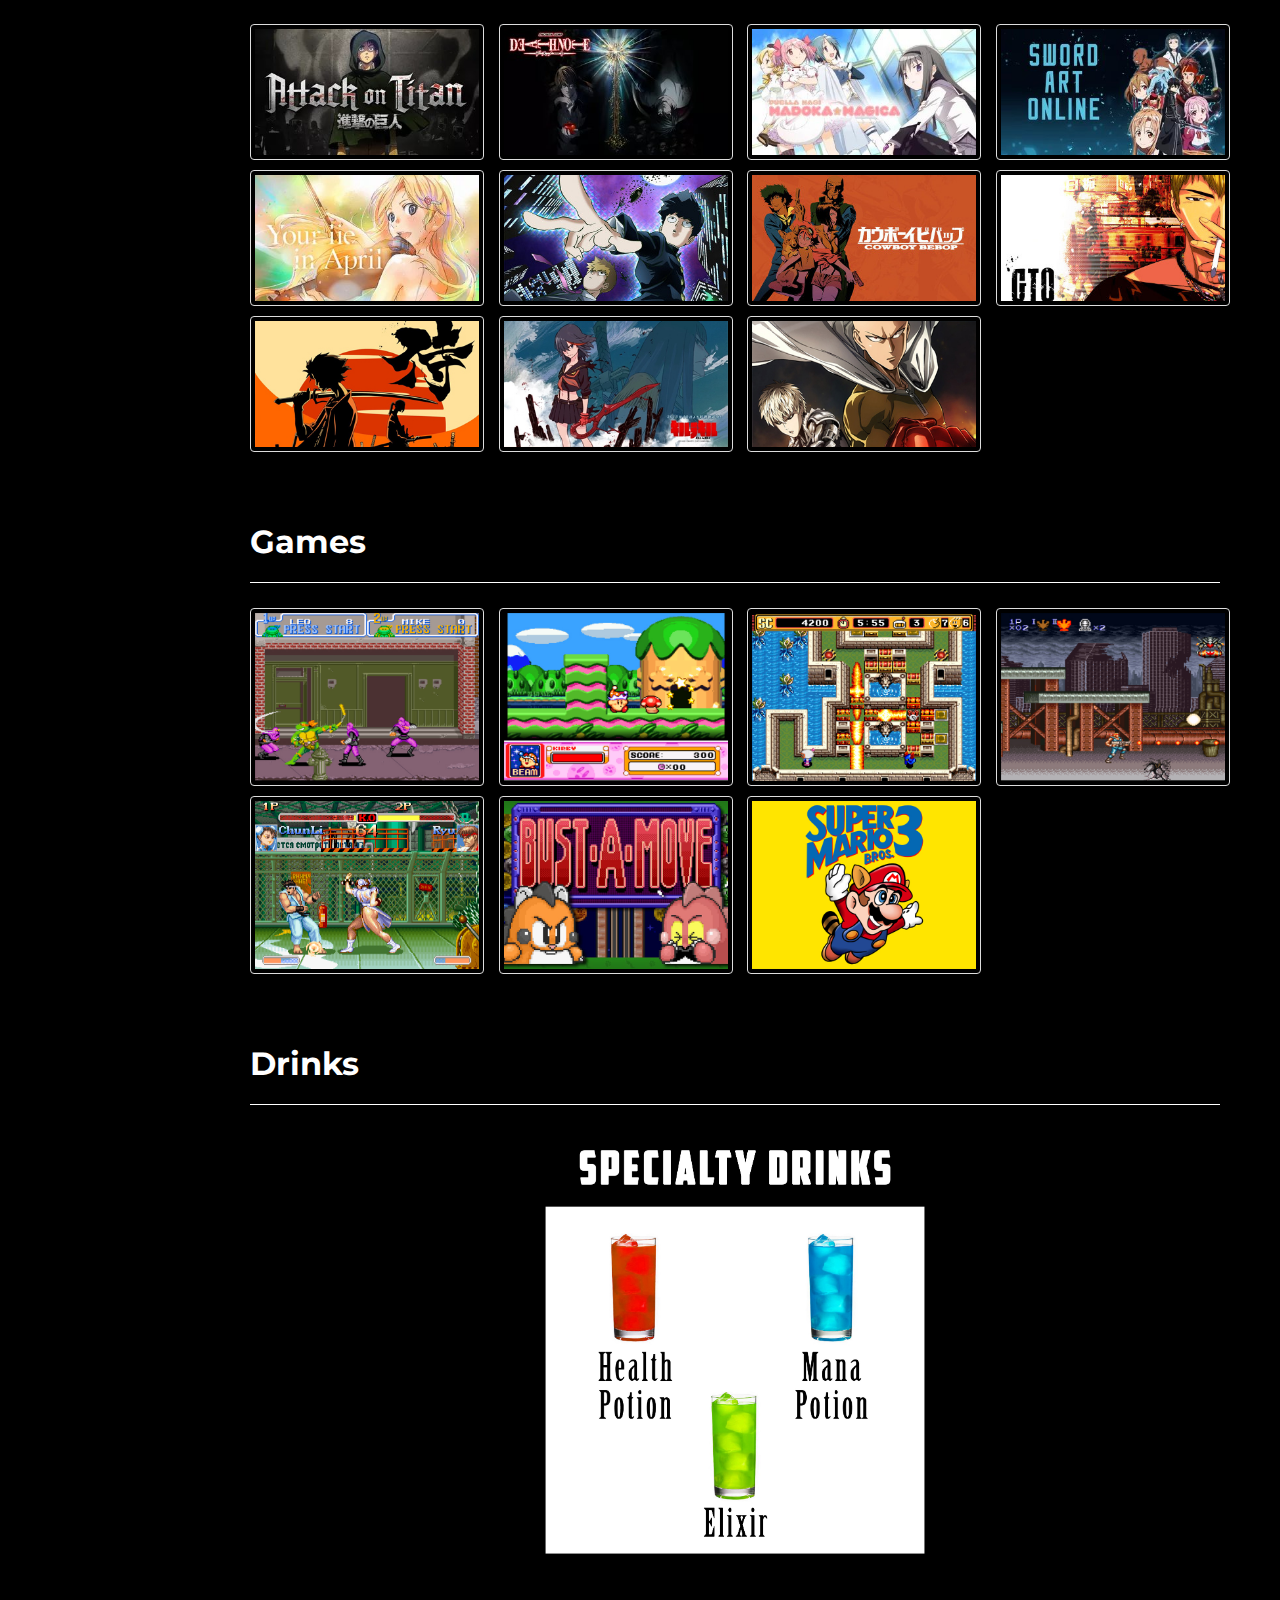
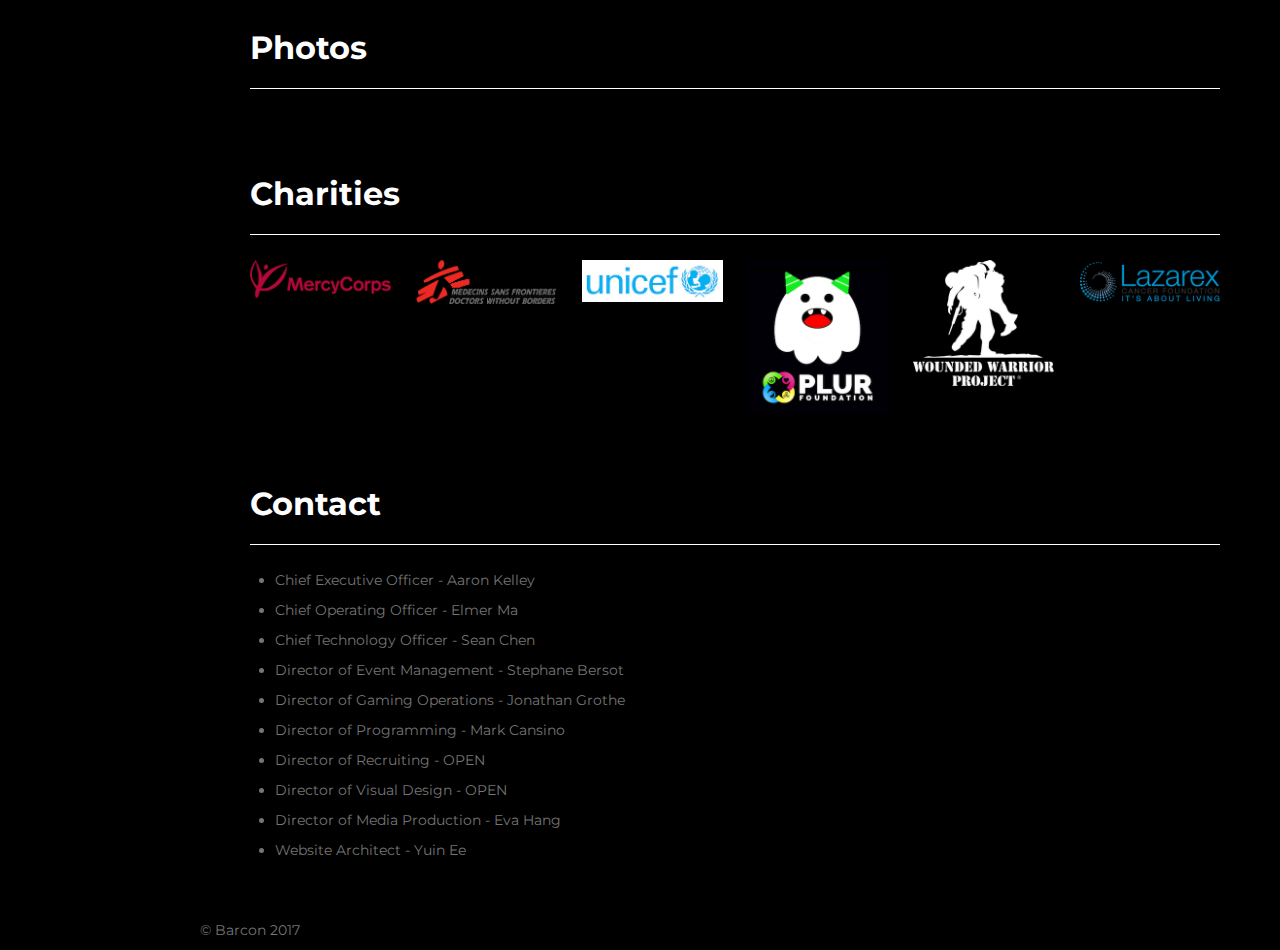
==== commit e5e53b2e: "Update flyers section: Season 3 Episode 2" ====
--- a/index.html
+++ b/index.html
@@ -135,17 +135,17 @@
           <!-- <h3 class="subheading ad">Special 3 days event!</h2> -->
           <div class="event-wrapper">
             <div class="span6 col1">
-              <a href="https://www.facebook.com/events/2123663884352100/" target="_blank">
-                <img src="img/flyers/s03/flyer_s3e1.jpg" alt="Barcon flyer season 3 episode 1"/>
+              <a href="https://www.facebook.com/events/738250786560047/" target="_blank">
+                <img src="img/flyers/s03/flyer_sj_s3e2.jpg" alt="Barcon flyer season 3 episode 2"/>
               </a>
             </div>
             <div class="span6 col2">
               <p>
-                <b>Episode 1</b><br>January 4, 8:00 PM<br>
-                <a href="https://www.facebook.com/events/2123663884352100/" target="_blank">More information</a>
+                <b>Episode 2</b><br>February 1, 8:00 PM<br>
+                <a href="https://www.facebook.com/events/738250786560047/" target="_blank">More information</a>
               </p>
               <p>
-                <a href="https://barconsj3-1.brownpapertickets.com/" target="_blank"><img src="http://www.brownpapertickets.com/g/6/BPT_buy_tickets_small.png" alt="Buy season 3 episode 1 ticket button" width=108px height=58px border=0></a>
+                <a href="https://barconsj3-2.brownpapertickets.com/" target="_blank"><img src="http://www.brownpapertickets.com/g/6/BPT_buy_tickets_small.png" alt="Buy season 3 episode 2 ticket button" width=108px height=58px border=0></a>
               </p>
             </div>
           </div>
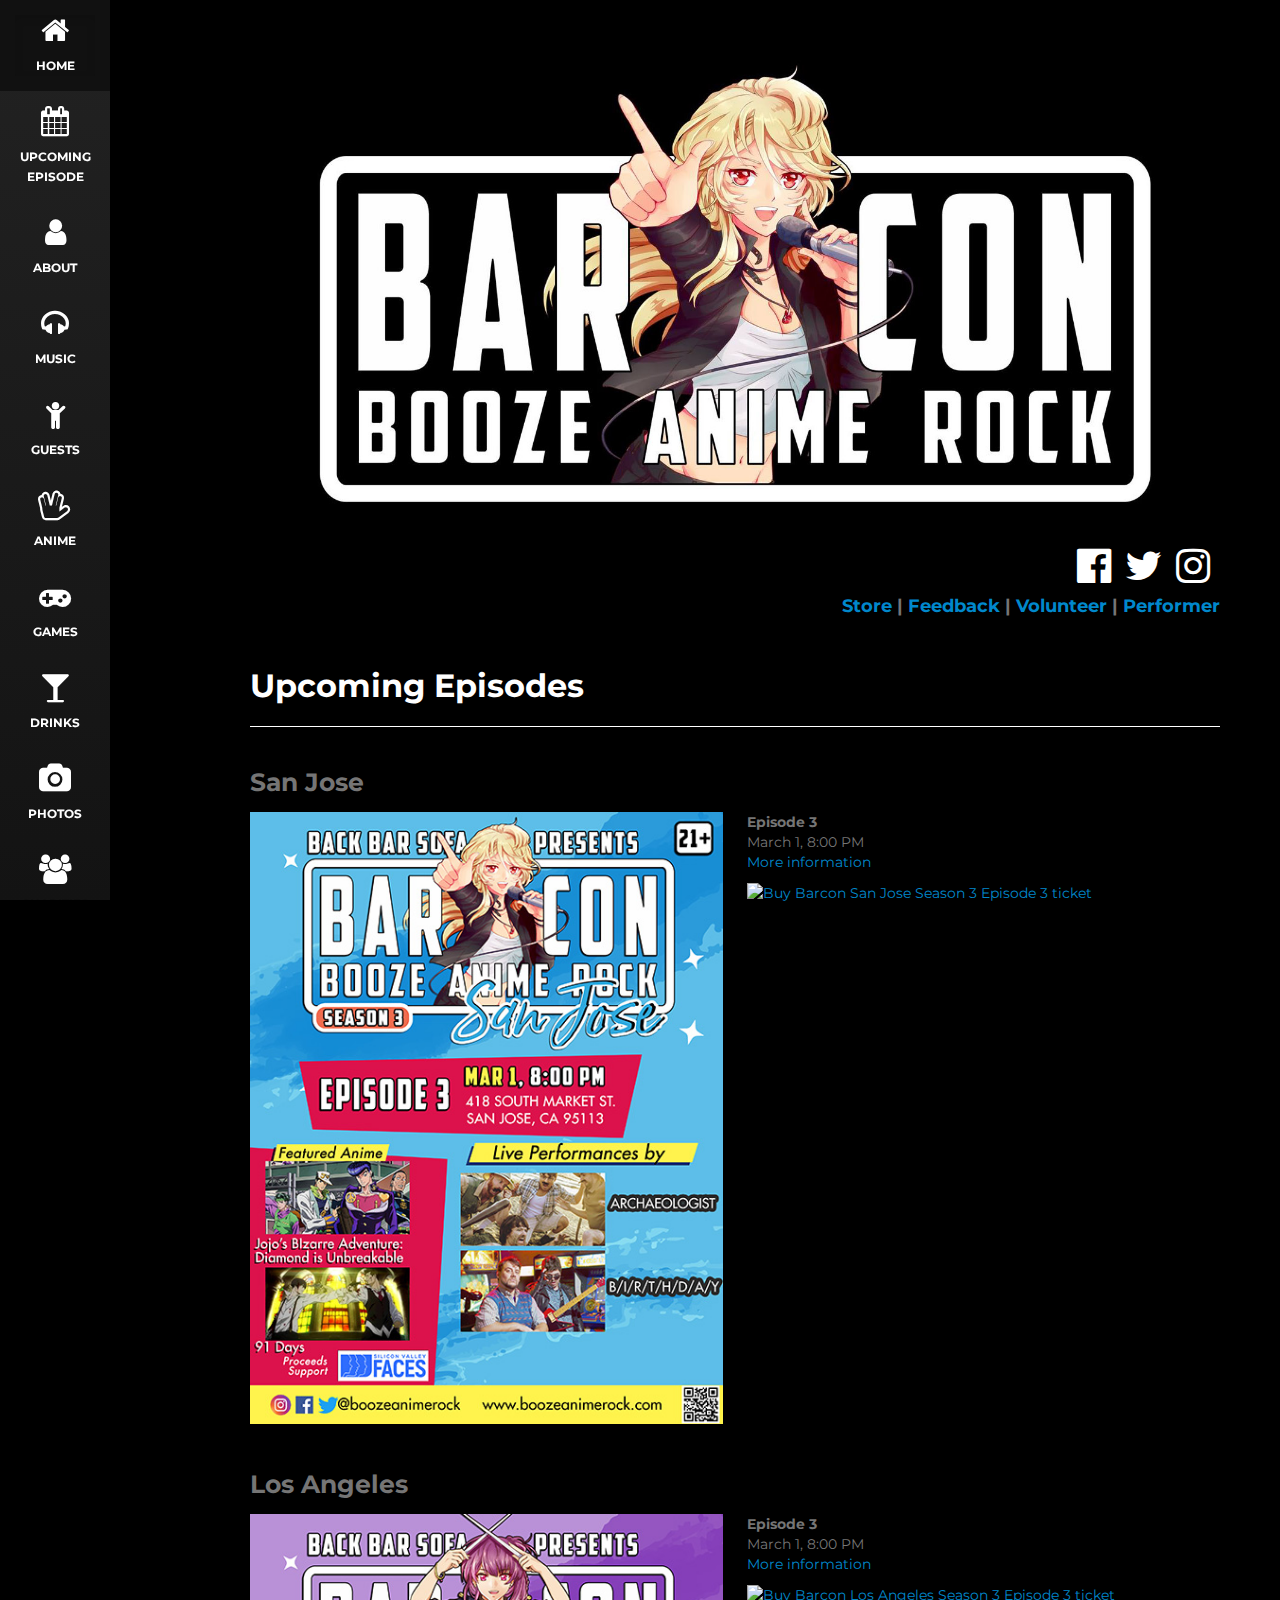
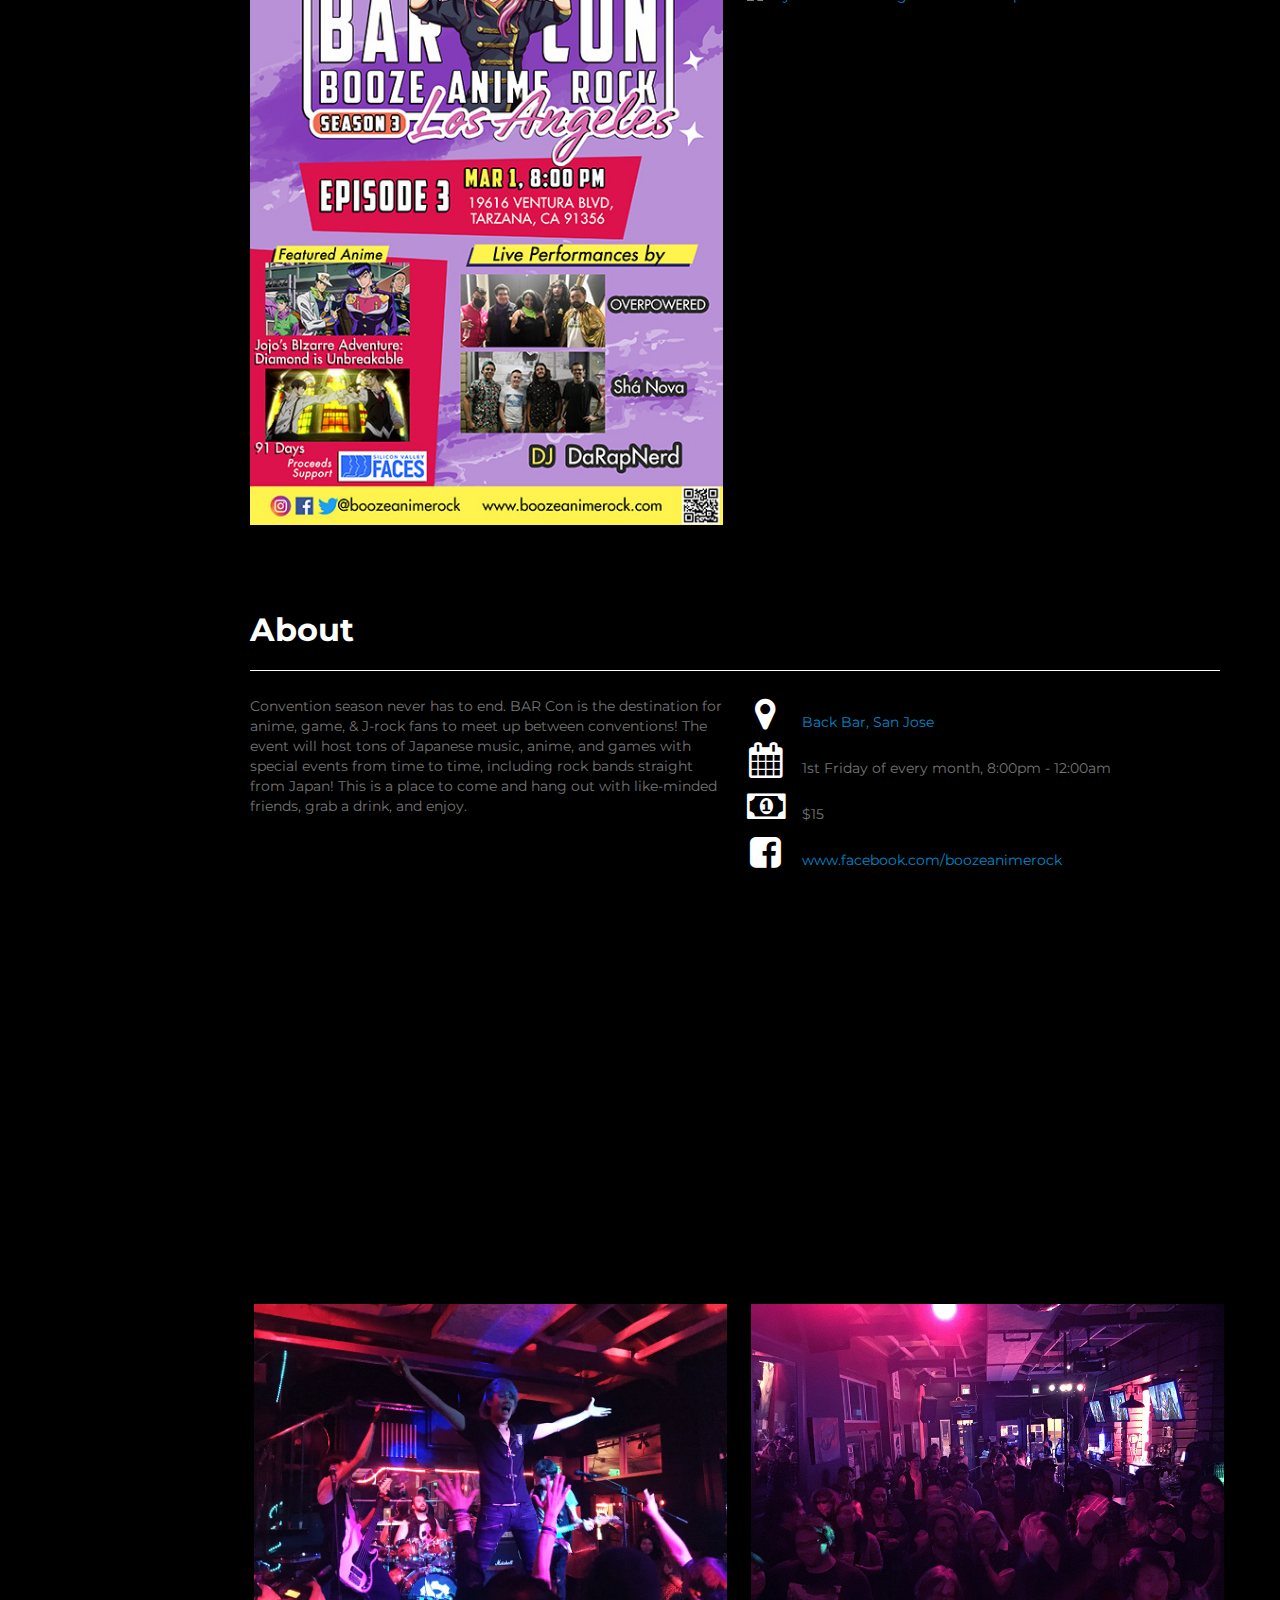
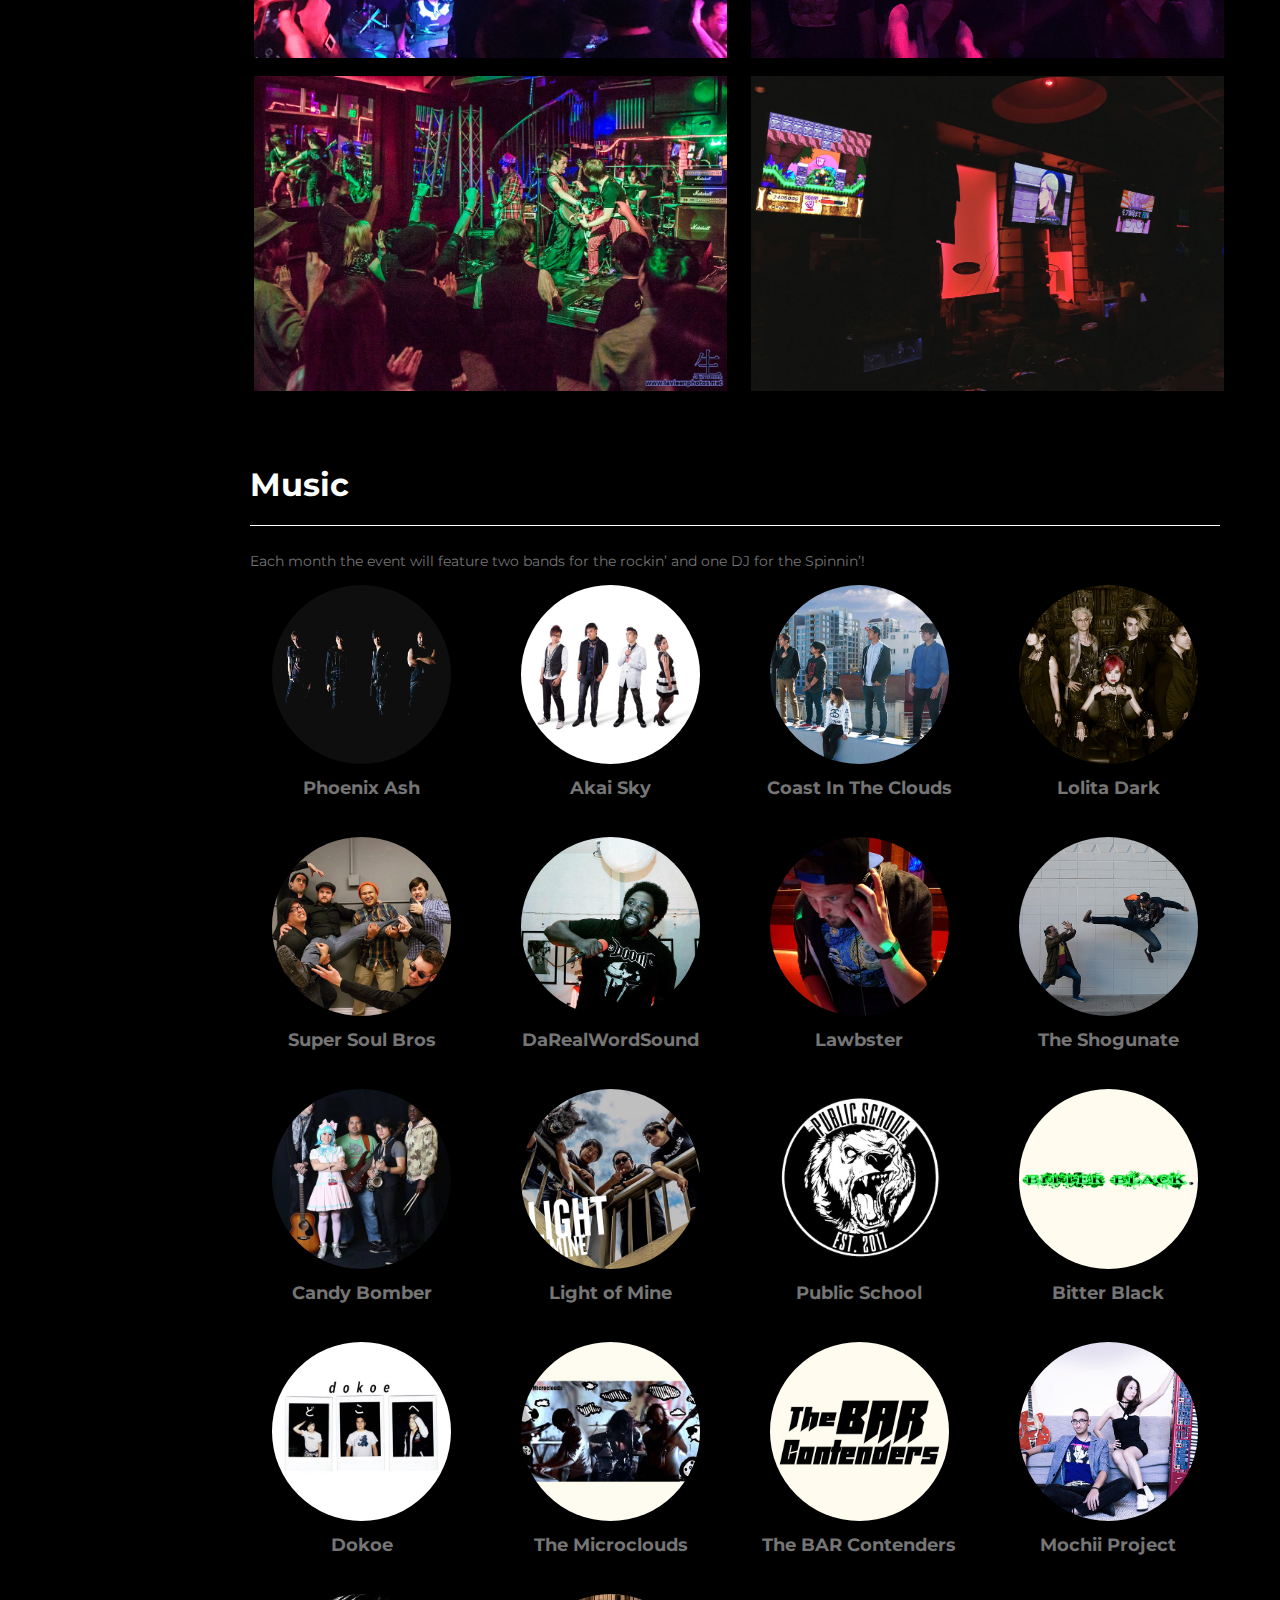
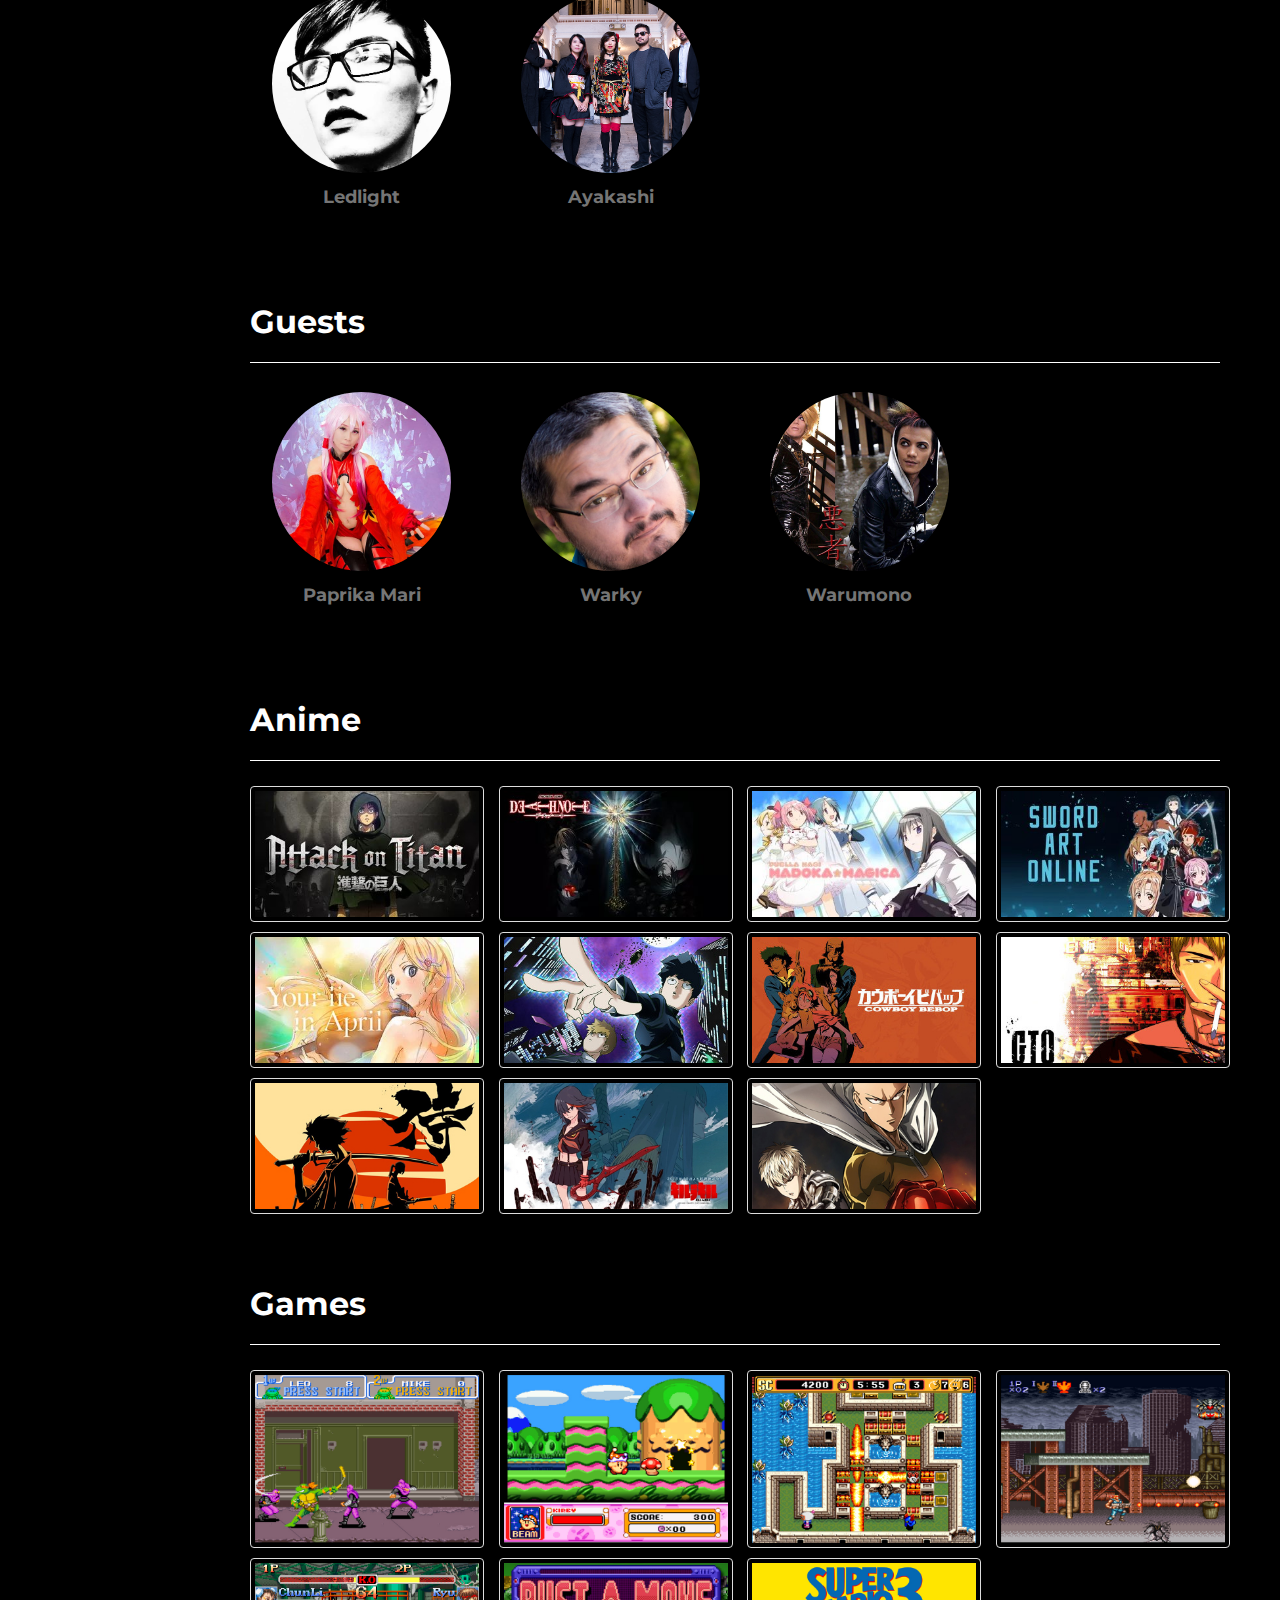
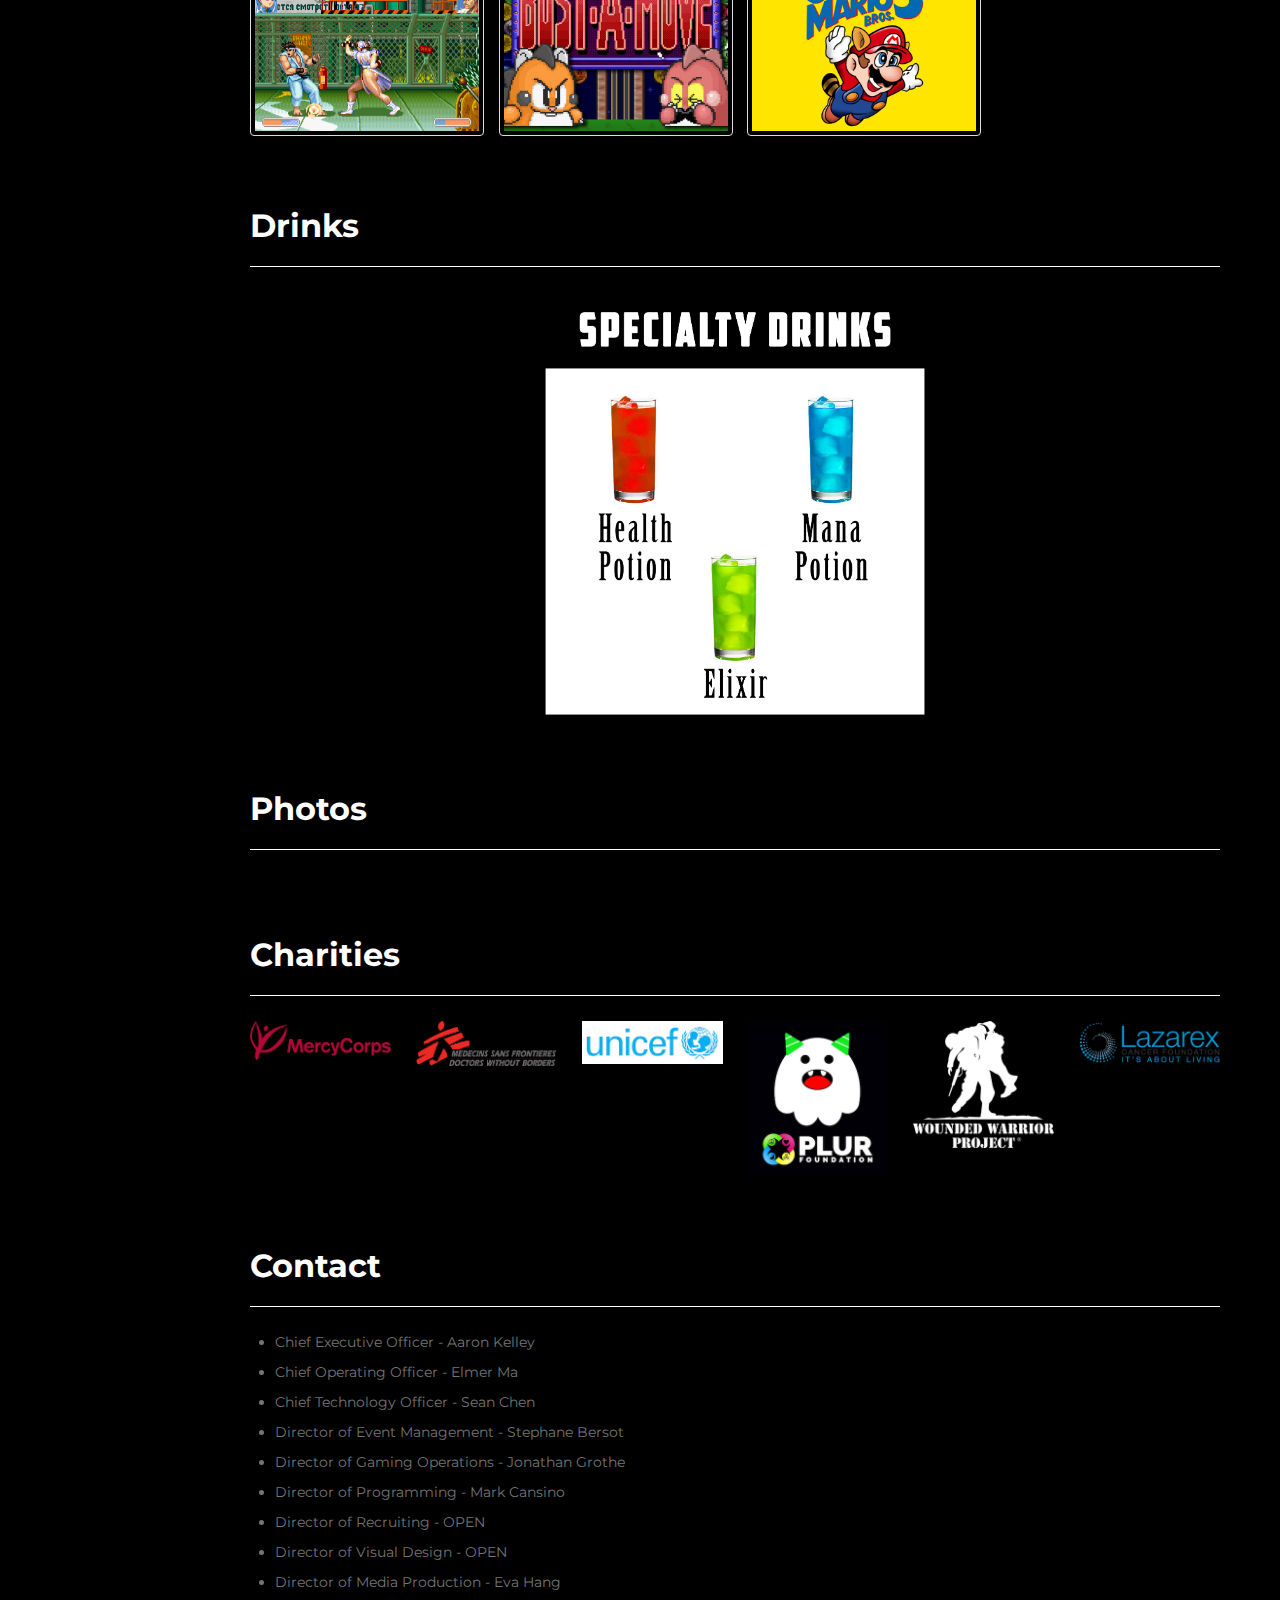
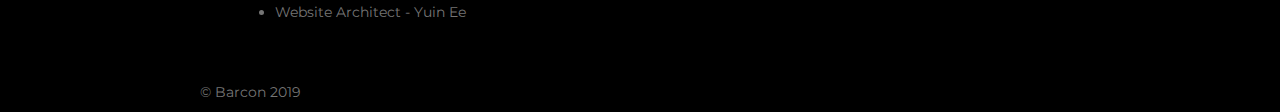
==== commit 8c346831: "- Updated flyers section: Season 3 Episode 2. - Updated about section. - Updated copyright section." ====
--- a/index.html
+++ b/index.html
@@ -131,22 +131,45 @@
 
         <!-- Section: Next Episode -->
         <section id="nextepisode" class="next-episode row-fluid">
-          <h2 class="heading">Upcoming Episode</h2>
-          <!-- <h3 class="subheading ad">Special 3 days event!</h2> -->
+          <h2 class="heading">Upcoming Episodes</h2>
+          <!-- <h3 class="subheading ad">Special 3 days event!</h3> -->
           <div class="event-wrapper">
-            <div class="span6 col1">
-              <a href="https://www.facebook.com/events/738250786560047/" target="_blank">
-                <img src="img/flyers/s03/flyer_sj_s3e2.jpg" alt="Barcon flyer season 3 episode 2"/>
-              </a>
+            <!-- San Jose -->
+            <div class="row-fluid">
+              <h3 class="subheading sj">San Jose</h2>
+              <div class="span6 col1">
+                <a href="https://www.facebook.com/events/240618426883154/" target="_blank">
+                  <img src="img/flyers/s03/flyer_sj_s3e3.jpg" alt="Barcon San Jose flyer season 3 episode 3"/>
+                </a>
+              </div>
+              <div class="span6 col2">
+                <p>
+                  <b>Episode 3</b><br>March 1, 8:00 PM<br>
+                  <a href="https://www.facebook.com/events/240618426883154/" target="_blank">More information</a>
+                </p>
+                <p>
+                  <a href="https://barconsj3-3.brownpapertickets.com/" target="_blank"><img src="http://www.brownpapertickets.com/g/6/BPT_buy_tickets_small.png" alt="Buy Barcon San Jose Season 3 Episode 3 ticket" width=108px height=58px border=0></a>
+                </p>
+              </div>
             </div>
-            <div class="span6 col2">
-              <p>
-                <b>Episode 2</b><br>February 1, 8:00 PM<br>
-                <a href="https://www.facebook.com/events/738250786560047/" target="_blank">More information</a>
-              </p>
-              <p>
-                <a href="https://barconsj3-2.brownpapertickets.com/" target="_blank"><img src="http://www.brownpapertickets.com/g/6/BPT_buy_tickets_small.png" alt="Buy season 3 episode 2 ticket button" width=108px height=58px border=0></a>
-              </p>
+
+            <!-- Los Angeles -->
+            <div class="row-fluid">
+              <h3 class="subheading la">Los Angeles</h2>
+              <div class="span6 col1">
+                <a href="https://www.facebook.com/events/242964026580117/" target="_blank">
+                  <img src="img/flyers/s03/flyer_la_s3e3.jpg" alt="Barcon Los Angeles flyer season 3 episode 3"/>
+                </a>
+              </div>
+              <div class="span6 col2">
+                <p>
+                  <b>Episode 3</b><br>March 1, 8:00 PM<br>
+                  <a href="https://www.facebook.com/events/242964026580117/" target="_blank">More information</a>
+                </p>
+                <p>
+                  <a href="https://barconla3-3.brownpapertickets.com/" target="_blank"><img src="http://www.brownpapertickets.com/g/6/BPT_buy_tickets_small.png" alt="Buy Barcon Los Angeles Season 3 Episode 3 ticket" width=108px height=58px border=0></a>
+                </p>
+              </div>
             </div>
           </div>
         </section>
@@ -172,7 +195,7 @@
                   <i class="icon fa fa-calendar">
                     <span class="a11y-text">Event date and time</span>
                   </i>
-                  <span>1st Friday of every month, 8:00pm - 11:00pm</span>
+                  <span>1st Friday of every month, 8:00pm - 12:00am</span>
                 </li>
                 <!-- Event pricing -->
                 <li>
@@ -626,7 +649,7 @@
     <hr>
 
     <footer>
-      <p>&copy; Barcon 2017</p>
+      <p>&copy; Barcon 2019</p>
     </footer>
   </div>
 
--- a/css/main.css
+++ b/css/main.css
@@ -163,35 +163,40 @@
   color: #ff5600;
 }
 
+/* line 92, /Users/yuini/workspace/barcon/boozeanimerock.github.io/sass/main.sass */
+section .subheading.la {
+  margin-top: 40px;
+}
+
 /* Section: About */
-/* line 95, /Users/yuini/workspace/barcon/boozeanimerock.github.io/sass/main.sass */
+/* line 98, /Users/yuini/workspace/barcon/boozeanimerock.github.io/sass/main.sass */
 section.about .thumbnails-2-cols {
   margin-top: 20px;
 }
 
-/* line 98, /Users/yuini/workspace/barcon/boozeanimerock.github.io/sass/main.sass */
+/* line 101, /Users/yuini/workspace/barcon/boozeanimerock.github.io/sass/main.sass */
 section.about .thumbnails-2-cols .thumbnail {
   border: 0;
 }
 
-/* line 101, /Users/yuini/workspace/barcon/boozeanimerock.github.io/sass/main.sass */
+/* line 104, /Users/yuini/workspace/barcon/boozeanimerock.github.io/sass/main.sass */
 section.about .promo-video {
   text-align: center;
   margin: 40px 0;
 }
 
 /* Section: Music */
-/* line 109, /Users/yuini/workspace/barcon/boozeanimerock.github.io/sass/main.sass */
+/* line 112, /Users/yuini/workspace/barcon/boozeanimerock.github.io/sass/main.sass */
 section.music .music-list li {
   text-align: center;
 }
 
-/* line 112, /Users/yuini/workspace/barcon/boozeanimerock.github.io/sass/main.sass */
+/* line 115, /Users/yuini/workspace/barcon/boozeanimerock.github.io/sass/main.sass */
 section.music .music-list .music-name {
   margin-bottom: 25px;
 }
 
-/* line 116, /Users/yuini/workspace/barcon/boozeanimerock.github.io/sass/main.sass */
+/* line 119, /Users/yuini/workspace/barcon/boozeanimerock.github.io/sass/main.sass */
 section.music .thumbnail.round {
   border: 0;
   margin: 0 auto;
@@ -199,17 +204,17 @@
 }
 
 /* Section: Guests */
-/* line 125, /Users/yuini/workspace/barcon/boozeanimerock.github.io/sass/main.sass */
+/* line 128, /Users/yuini/workspace/barcon/boozeanimerock.github.io/sass/main.sass */
 section.guests .guests-list li {
   text-align: center;
 }
 
-/* line 128, /Users/yuini/workspace/barcon/boozeanimerock.github.io/sass/main.sass */
+/* line 131, /Users/yuini/workspace/barcon/boozeanimerock.github.io/sass/main.sass */
 section.guests .guests-list .guests-name {
   margin-bottom: 25px;
 }
 
-/* line 132, /Users/yuini/workspace/barcon/boozeanimerock.github.io/sass/main.sass */
+/* line 135, /Users/yuini/workspace/barcon/boozeanimerock.github.io/sass/main.sass */
 section.guests .thumbnail.round {
   border: 0;
   margin: 0 auto;
@@ -217,44 +222,44 @@
 }
 
 /* Section: Anime */
-/* line 140, /Users/yuini/workspace/barcon/boozeanimerock.github.io/sass/main.sass */
+/* line 143, /Users/yuini/workspace/barcon/boozeanimerock.github.io/sass/main.sass */
 section.anime .frm-anime-survey {
   margin-top: 25px;
 }
 
-/* line 144, /Users/yuini/workspace/barcon/boozeanimerock.github.io/sass/main.sass */
+/* line 147, /Users/yuini/workspace/barcon/boozeanimerock.github.io/sass/main.sass */
 section.anime .frm-anime-survey label > span {
   min-height: 18px;
 }
 
 /* Section: Games */
-/* line 150, /Users/yuini/workspace/barcon/boozeanimerock.github.io/sass/main.sass */
+/* line 153, /Users/yuini/workspace/barcon/boozeanimerock.github.io/sass/main.sass */
 section.games .frm-games-survey {
   margin-top: 25px;
 }
 
-/* line 154, /Users/yuini/workspace/barcon/boozeanimerock.github.io/sass/main.sass */
+/* line 157, /Users/yuini/workspace/barcon/boozeanimerock.github.io/sass/main.sass */
 section.games .frm-games-survey label > span {
   min-height: 18px;
 }
 
 /* Section: Drinks */
-/* line 161, /Users/yuini/workspace/barcon/boozeanimerock.github.io/sass/main.sass */
+/* line 164, /Users/yuini/workspace/barcon/boozeanimerock.github.io/sass/main.sass */
 section.drinks .specials-list .list-item {
   text-align: center;
 }
 
-/* line 164, /Users/yuini/workspace/barcon/boozeanimerock.github.io/sass/main.sass */
+/* line 167, /Users/yuini/workspace/barcon/boozeanimerock.github.io/sass/main.sass */
 section.drinks .specials-list .list-item .specials-photo {
   width: 100%;
 }
 
-/* line 167, /Users/yuini/workspace/barcon/boozeanimerock.github.io/sass/main.sass */
+/* line 170, /Users/yuini/workspace/barcon/boozeanimerock.github.io/sass/main.sass */
 section.drinks .beer-list {
   margin-left: 0;
 }
 
-/* line 170, /Users/yuini/workspace/barcon/boozeanimerock.github.io/sass/main.sass */
+/* line 173, /Users/yuini/workspace/barcon/boozeanimerock.github.io/sass/main.sass */
 section.drinks .beer-list .heading {
   border: 0;
   margin: 40px 0 20px 0;
@@ -262,14 +267,14 @@
   text-align: center;
 }
 
-/* line 176, /Users/yuini/workspace/barcon/boozeanimerock.github.io/sass/main.sass */
+/* line 179, /Users/yuini/workspace/barcon/boozeanimerock.github.io/sass/main.sass */
 section.drinks .draft-list,
 section.drinks .bottled-list {
   margin: 0;
   overflow: hidden;
 }
 
-/* line 181, /Users/yuini/workspace/barcon/boozeanimerock.github.io/sass/main.sass */
+/* line 184, /Users/yuini/workspace/barcon/boozeanimerock.github.io/sass/main.sass */
 section.drinks .draft-list .list-item,
 section.drinks .bottled-list .list-item {
   float: left;
@@ -277,7 +282,7 @@
   width: 33%;
 }
 
-/* line 186, /Users/yuini/workspace/barcon/boozeanimerock.github.io/sass/main.sass */
+/* line 189, /Users/yuini/workspace/barcon/boozeanimerock.github.io/sass/main.sass */
 section.drinks .draft-list .list-item .draft-photo,
 section.drinks .draft-list .list-item .bottled-photo,
 section.drinks .bottled-list .list-item .draft-photo,
@@ -286,24 +291,24 @@
 }
 
 /* Section: Photos */
-/* line 193, /Users/yuini/workspace/barcon/boozeanimerock.github.io/sass/main.sass */
+/* line 196, /Users/yuini/workspace/barcon/boozeanimerock.github.io/sass/main.sass */
 section.photos .photos-list {
   overflow: hidden;
 }
 
-/* line 196, /Users/yuini/workspace/barcon/boozeanimerock.github.io/sass/main.sass */
+/* line 199, /Users/yuini/workspace/barcon/boozeanimerock.github.io/sass/main.sass */
 section.photos .photos-list .list-item {
   max-height: 16vh;
   overflow: hidden;
 }
 
-/* line 200, /Users/yuini/workspace/barcon/boozeanimerock.github.io/sass/main.sass */
+/* line 203, /Users/yuini/workspace/barcon/boozeanimerock.github.io/sass/main.sass */
 section.photos .photos-list .list-item .photo {
   width: 25vh;
 }
 
 /* Section: Charities */
-/* line 208, /Users/yuini/workspace/barcon/boozeanimerock.github.io/sass/main.sass */
+/* line 211, /Users/yuini/workspace/barcon/boozeanimerock.github.io/sass/main.sass */
 section.charities .charity-list .list-item .charity-photo {
   width: 25vh;
 }
@@ -312,14 +317,14 @@
   Media queries
  @mixin ============================================*/
 @media (min-width: 768px) and (max-width: 979px) {
-  /* line 216, /Users/yuini/workspace/barcon/boozeanimerock.github.io/sass/main.sass */
+  /* line 219, /Users/yuini/workspace/barcon/boozeanimerock.github.io/sass/main.sass */
   .navbar-fixed-left .container {
     width: 104px;
   }
 }
 
 @media (max-width: 767px) {
-  /* line 221, /Users/yuini/workspace/barcon/boozeanimerock.github.io/sass/main.sass */
+  /* line 224, /Users/yuini/workspace/barcon/boozeanimerock.github.io/sass/main.sass */
   .navbar-fixed-left {
     margin-right: -20px;
     margin-left: -20px;
@@ -327,32 +332,32 @@
 }
 
 @media (max-width: 979px) {
-  /* line 227, /Users/yuini/workspace/barcon/boozeanimerock.github.io/sass/main.sass */
+  /* line 230, /Users/yuini/workspace/barcon/boozeanimerock.github.io/sass/main.sass */
   .container-main-content {
     margin-top: 40px;
   }
-  /* line 230, /Users/yuini/workspace/barcon/boozeanimerock.github.io/sass/main.sass */
+  /* line 233, /Users/yuini/workspace/barcon/boozeanimerock.github.io/sass/main.sass */
   .navbar {
     position: fixed;
     width: 100%;
   }
-  /* line 236, /Users/yuini/workspace/barcon/boozeanimerock.github.io/sass/main.sass */
+  /* line 239, /Users/yuini/workspace/barcon/boozeanimerock.github.io/sass/main.sass */
   .navbar .nav > li .icon {
     color: white;
     font-size: 30px;
     margin-right: 10px;
   }
-  /* line 240, /Users/yuini/workspace/barcon/boozeanimerock.github.io/sass/main.sass */
+  /* line 243, /Users/yuini/workspace/barcon/boozeanimerock.github.io/sass/main.sass */
   .navbar .nav > li .title {
     display: inline-block;
     font-size: 2.8vh;
     margin: 0;
   }
-  /* line 246, /Users/yuini/workspace/barcon/boozeanimerock.github.io/sass/main.sass */
+  /* line 249, /Users/yuini/workspace/barcon/boozeanimerock.github.io/sass/main.sass */
   section.hero-unit {
     display: none;
   }
-  /* line 254, /Users/yuini/workspace/barcon/boozeanimerock.github.io/sass/main.sass */
+  /* line 257, /Users/yuini/workspace/barcon/boozeanimerock.github.io/sass/main.sass */
   section.drinks .draft-list .list-item .draft-photo,
   section.drinks .draft-list .list-item .bottled-photo,
   section.drinks .bottled-list .list-item .draft-photo,
@@ -362,67 +367,67 @@
 }
 
 @media (min-width: 980px) {
-  /* line 260, /Users/yuini/workspace/barcon/boozeanimerock.github.io/sass/main.sass */
+  /* line 263, /Users/yuini/workspace/barcon/boozeanimerock.github.io/sass/main.sass */
   body {
     padding: 0;
   }
-  /* line 263, /Users/yuini/workspace/barcon/boozeanimerock.github.io/sass/main.sass */
+  /* line 266, /Users/yuini/workspace/barcon/boozeanimerock.github.io/sass/main.sass */
   .hero-unit {
     background-color: #000;
     display: block;
   }
   /* Navbar */
-  /* line 268, /Users/yuini/workspace/barcon/boozeanimerock.github.io/sass/main.sass */
+  /* line 271, /Users/yuini/workspace/barcon/boozeanimerock.github.io/sass/main.sass */
   .container-navbar {
     margin: 0;
   }
-  /* line 271, /Users/yuini/workspace/barcon/boozeanimerock.github.io/sass/main.sass */
+  /* line 274, /Users/yuini/workspace/barcon/boozeanimerock.github.io/sass/main.sass */
   .container-navbar .navbar {
     height: 100vh;
     overflow: auto;
     position: fixed;
   }
-  /* line 276, /Users/yuini/workspace/barcon/boozeanimerock.github.io/sass/main.sass */
+  /* line 279, /Users/yuini/workspace/barcon/boozeanimerock.github.io/sass/main.sass */
   .container-navbar .navbar .nav {
     margin: 0;
     max-width: 110px;
   }
-  /* line 280, /Users/yuini/workspace/barcon/boozeanimerock.github.io/sass/main.sass */
+  /* line 283, /Users/yuini/workspace/barcon/boozeanimerock.github.io/sass/main.sass */
   .container-navbar .navbar .nav > li {
     color: #fff;
     float: none;
     padding: 15px;
     text-align: center;
   }
-  /* line 286, /Users/yuini/workspace/barcon/boozeanimerock.github.io/sass/main.sass */
+  /* line 289, /Users/yuini/workspace/barcon/boozeanimerock.github.io/sass/main.sass */
   .container-navbar .navbar .nav > li.active {
     background-color: #111;
   }
-  /* line 289, /Users/yuini/workspace/barcon/boozeanimerock.github.io/sass/main.sass */
+  /* line 292, /Users/yuini/workspace/barcon/boozeanimerock.github.io/sass/main.sass */
   .container-navbar .navbar .nav > li > a {
     color: #fff;
     padding: 0;
   }
-  /* line 293, /Users/yuini/workspace/barcon/boozeanimerock.github.io/sass/main.sass */
+  /* line 296, /Users/yuini/workspace/barcon/boozeanimerock.github.io/sass/main.sass */
   .container-navbar .navbar .nav > li .icon {
     color: white;
     font-size: 30px;
   }
-  /* line 296, /Users/yuini/workspace/barcon/boozeanimerock.github.io/sass/main.sass */
+  /* line 299, /Users/yuini/workspace/barcon/boozeanimerock.github.io/sass/main.sass */
   .container-navbar .navbar .nav > li .title {
     font-size: 12px;
     line-height: 20px;
     margin: 10px 0 0 0;
     text-transform: uppercase;
   }
-  /* line 306, /Users/yuini/workspace/barcon/boozeanimerock.github.io/sass/main.sass */
+  /* line 309, /Users/yuini/workspace/barcon/boozeanimerock.github.io/sass/main.sass */
   section.drinks .specials-list .list-item .specials-photo {
     width: 40%;
   }
 }
 
 @media (min-width: 1200px) {
-  /* line 311, /Users/yuini/workspace/barcon/boozeanimerock.github.io/sass/main.sass */
+  /* line 314, /Users/yuini/workspace/barcon/boozeanimerock.github.io/sass/main.sass */
   .navbar-fixed-left .container {
     width: 170px;
   }
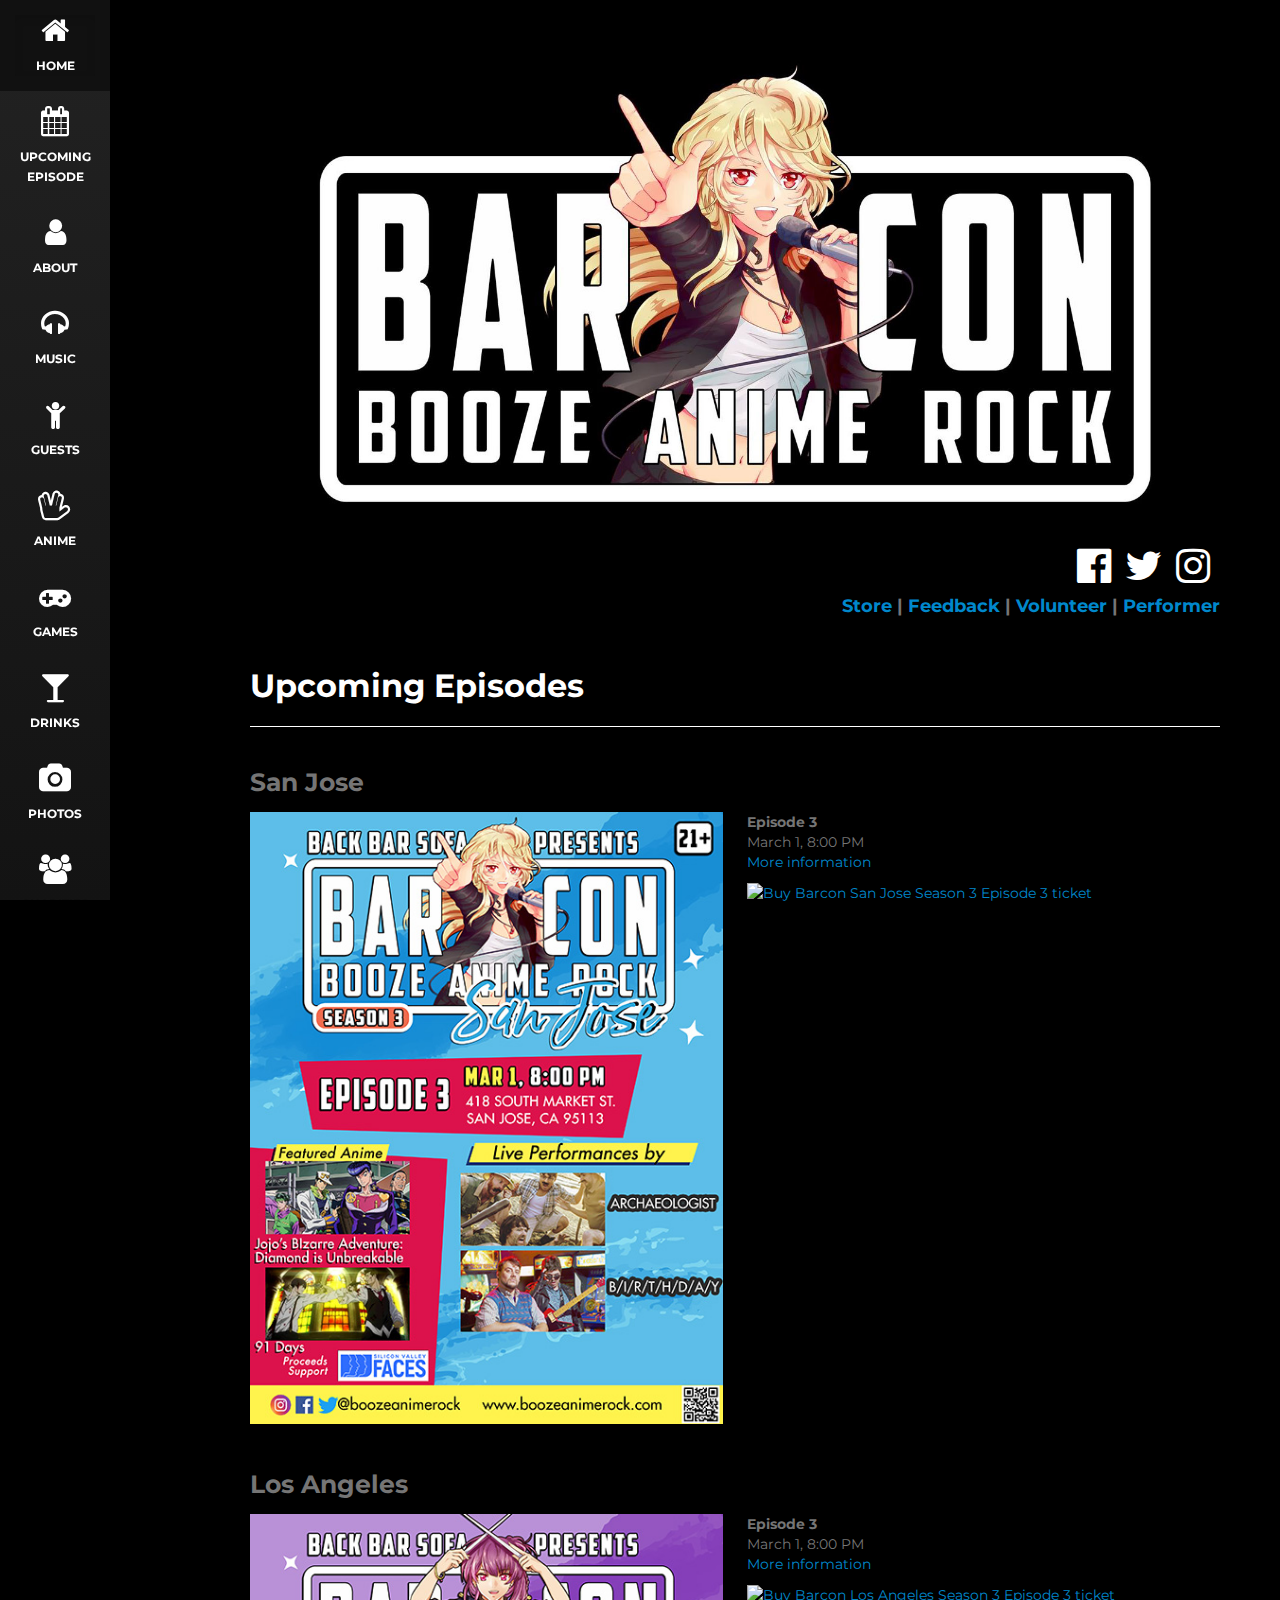
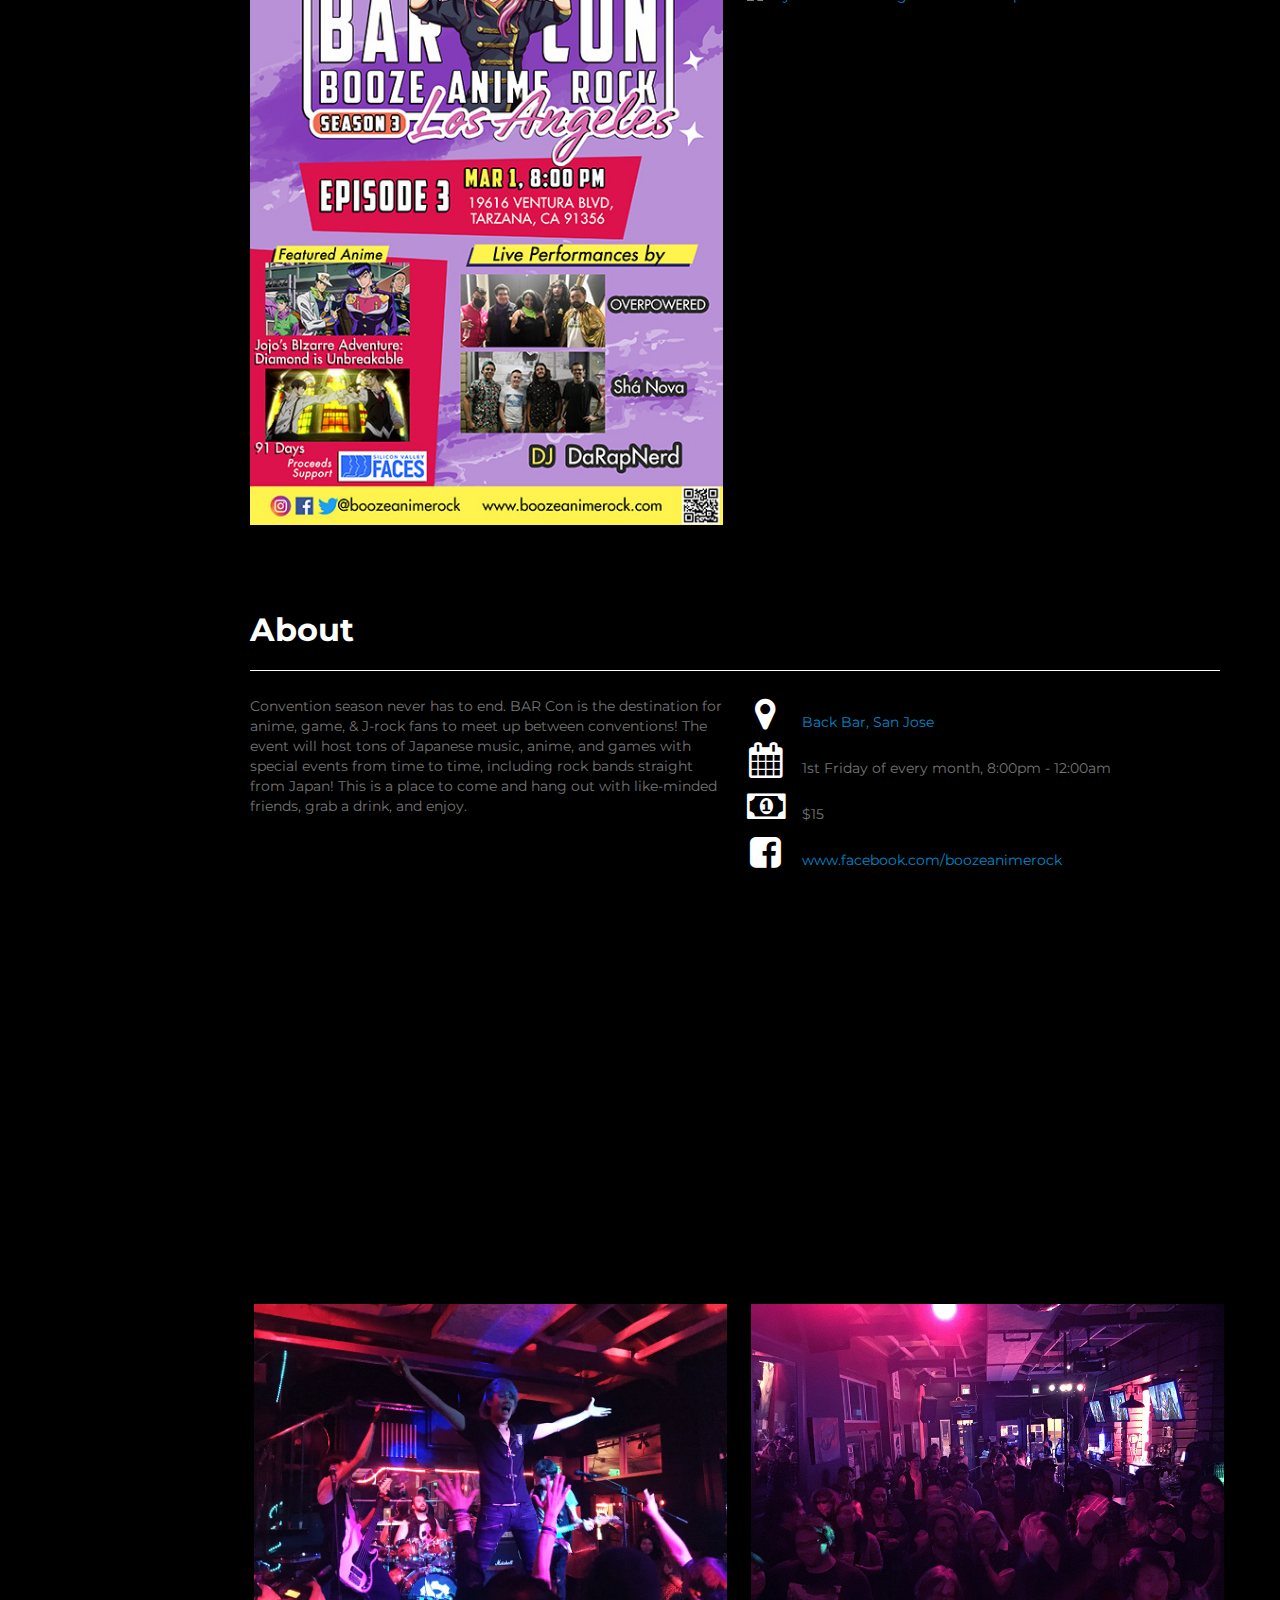
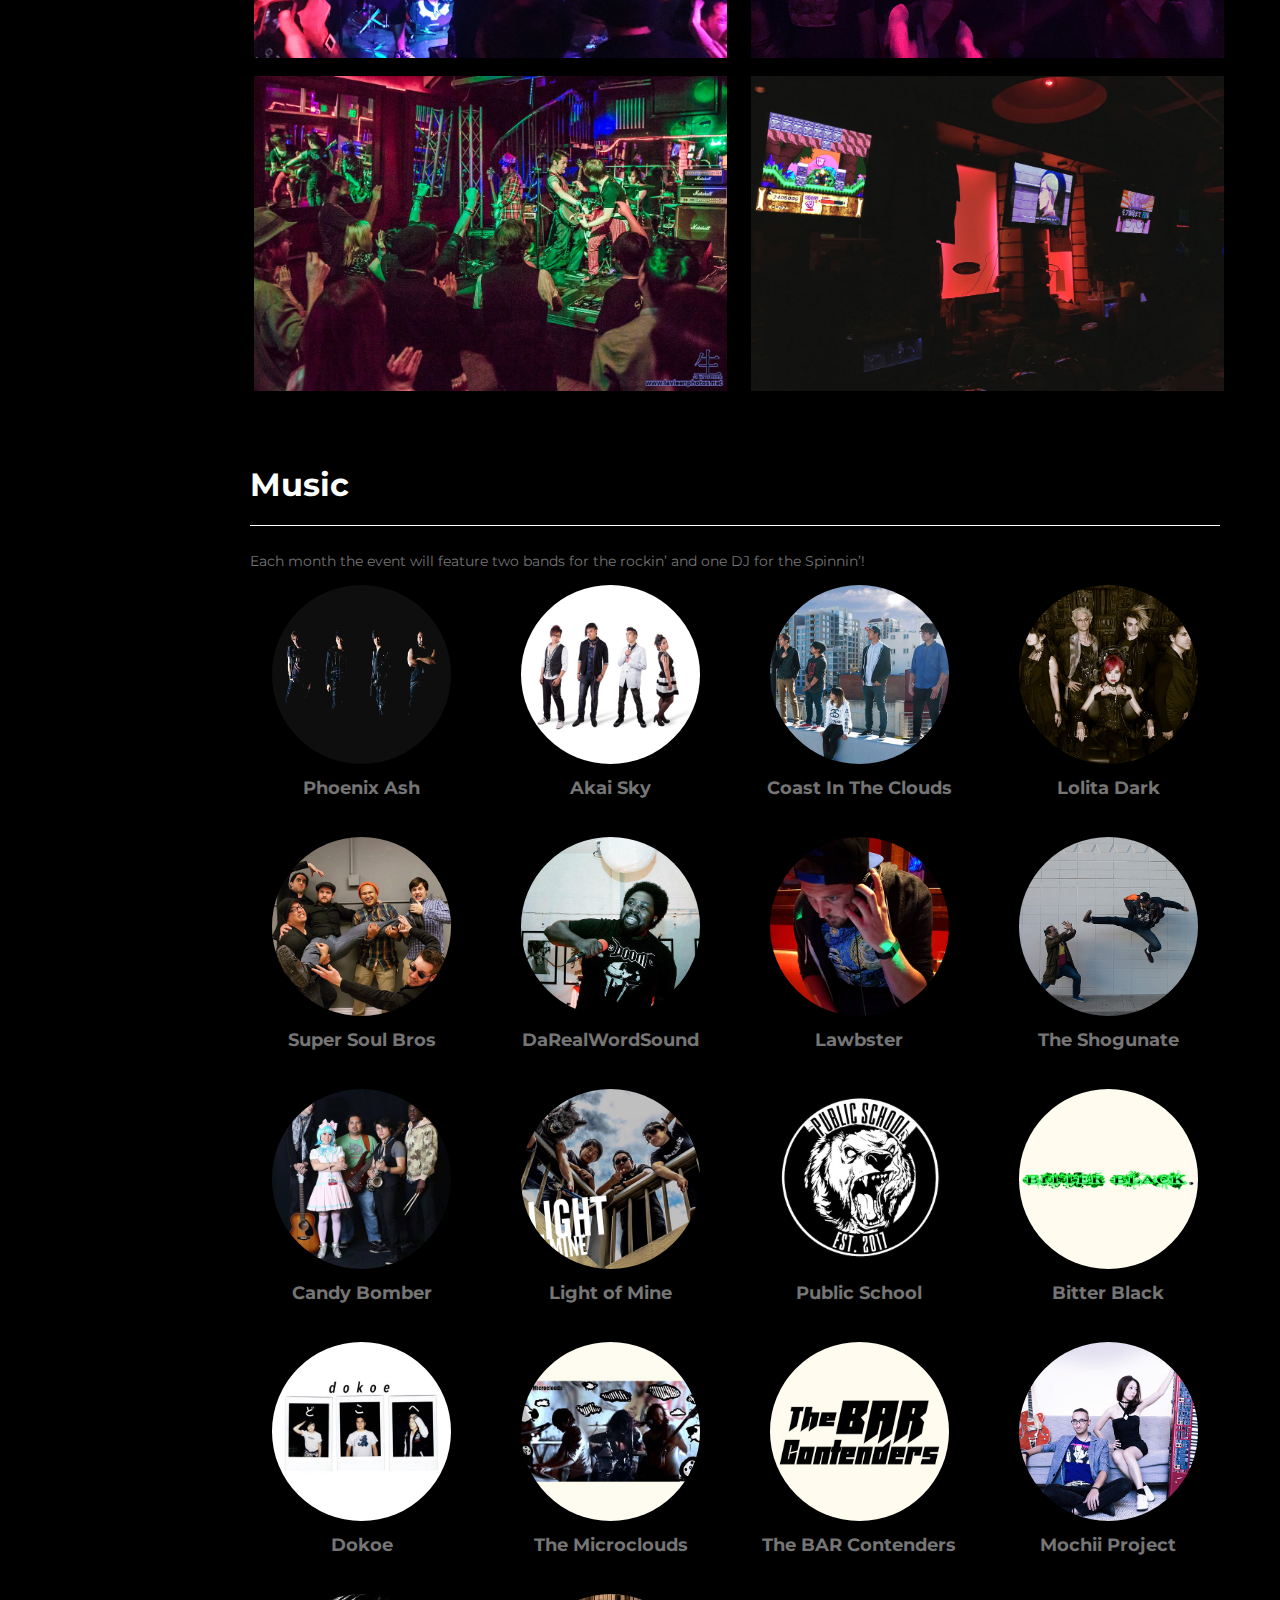
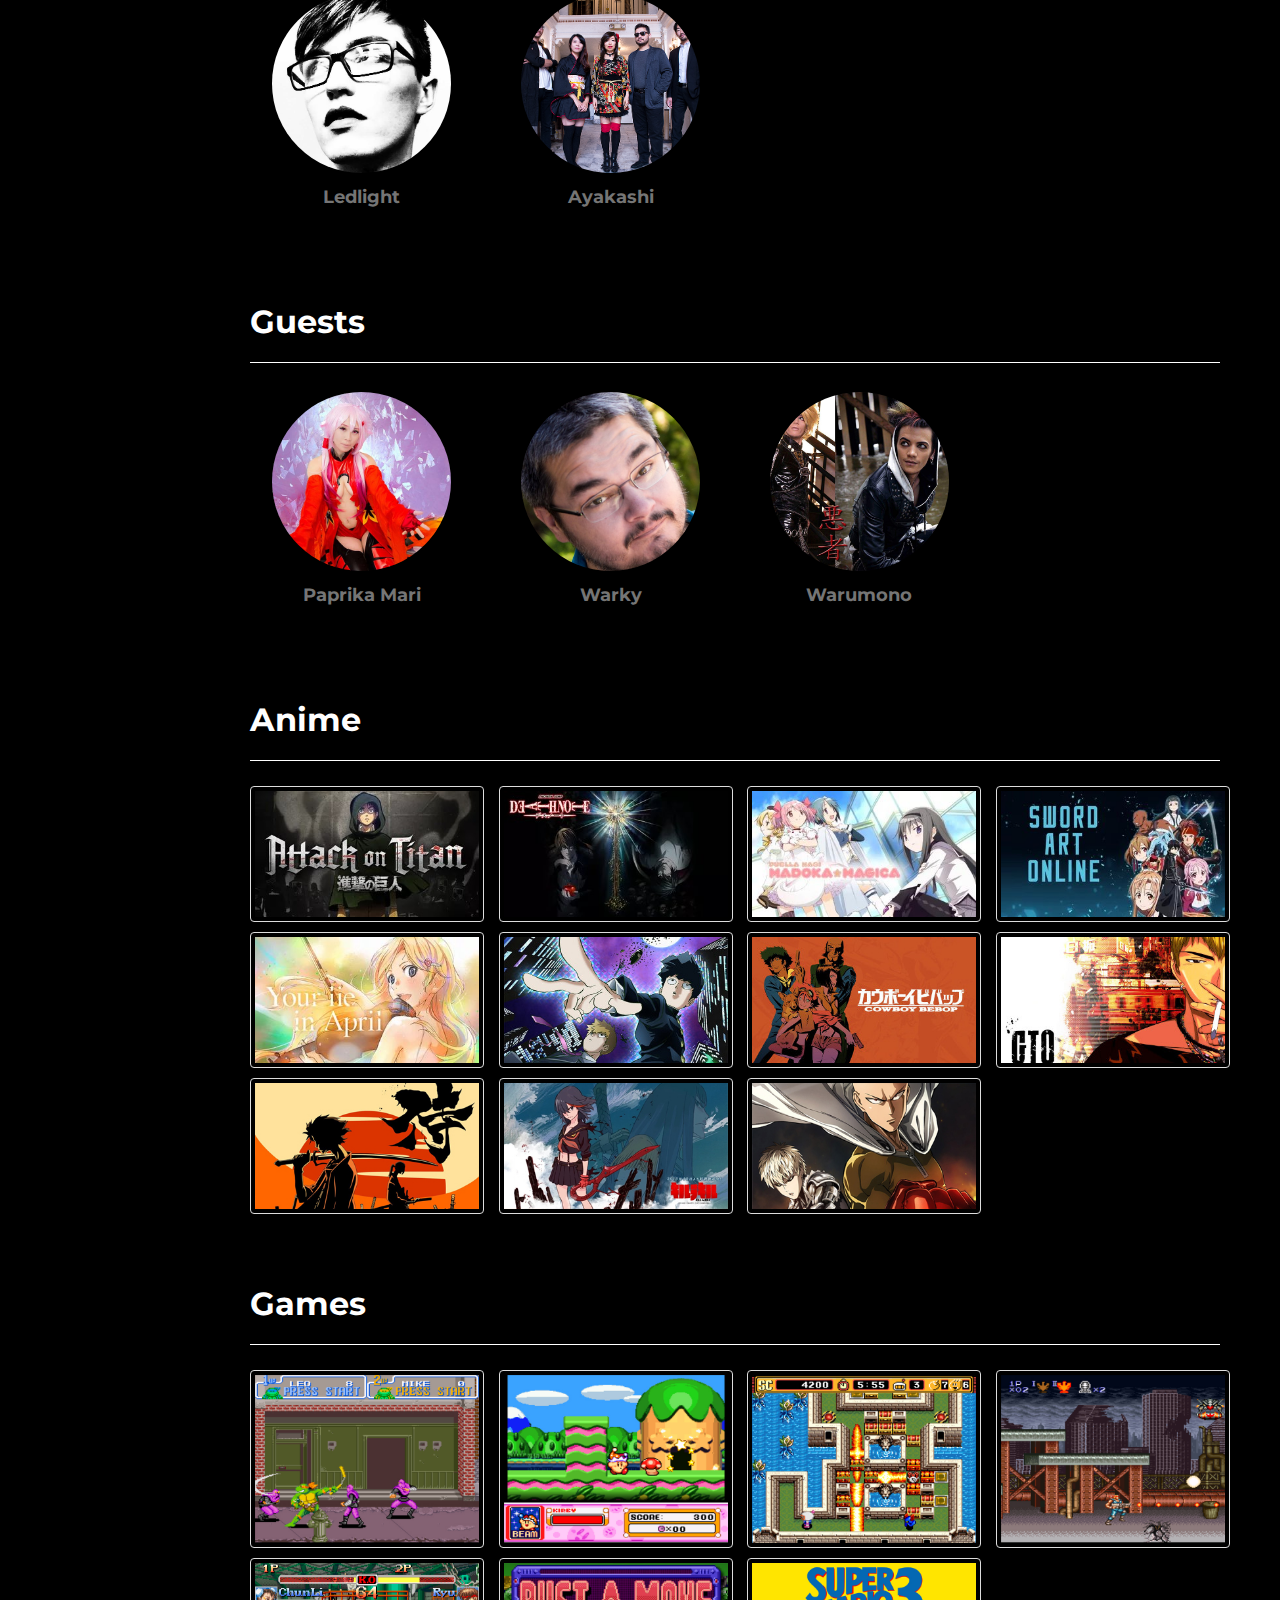
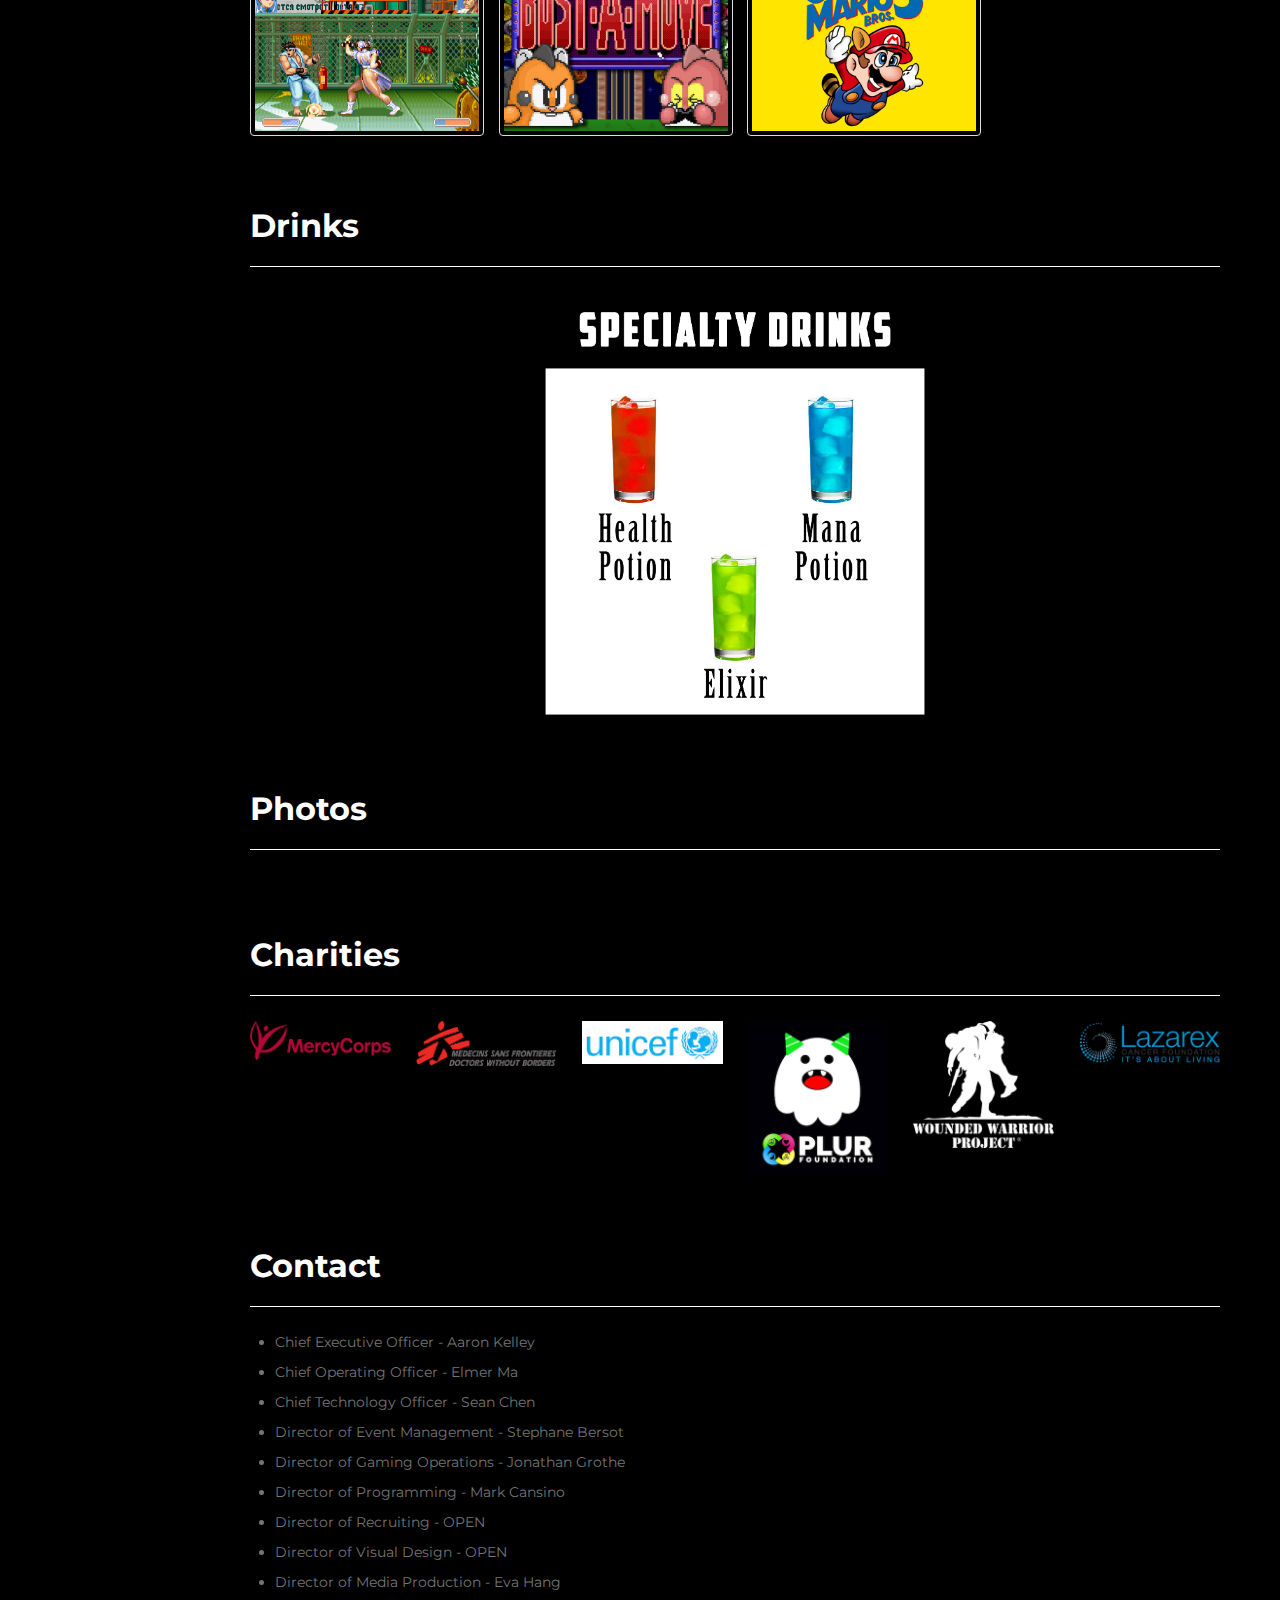
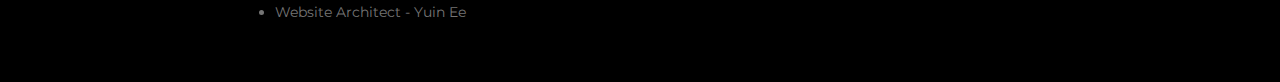
==== commit 5ebc895f: "Remove copyright" ====
--- a/index.html
+++ b/index.html
@@ -645,12 +645,6 @@
 
       </div>
     </div>
-
-    <hr>
-
-    <footer>
-      <p>&copy; Barcon 2019</p>
-    </footer>
   </div>
 
   <script
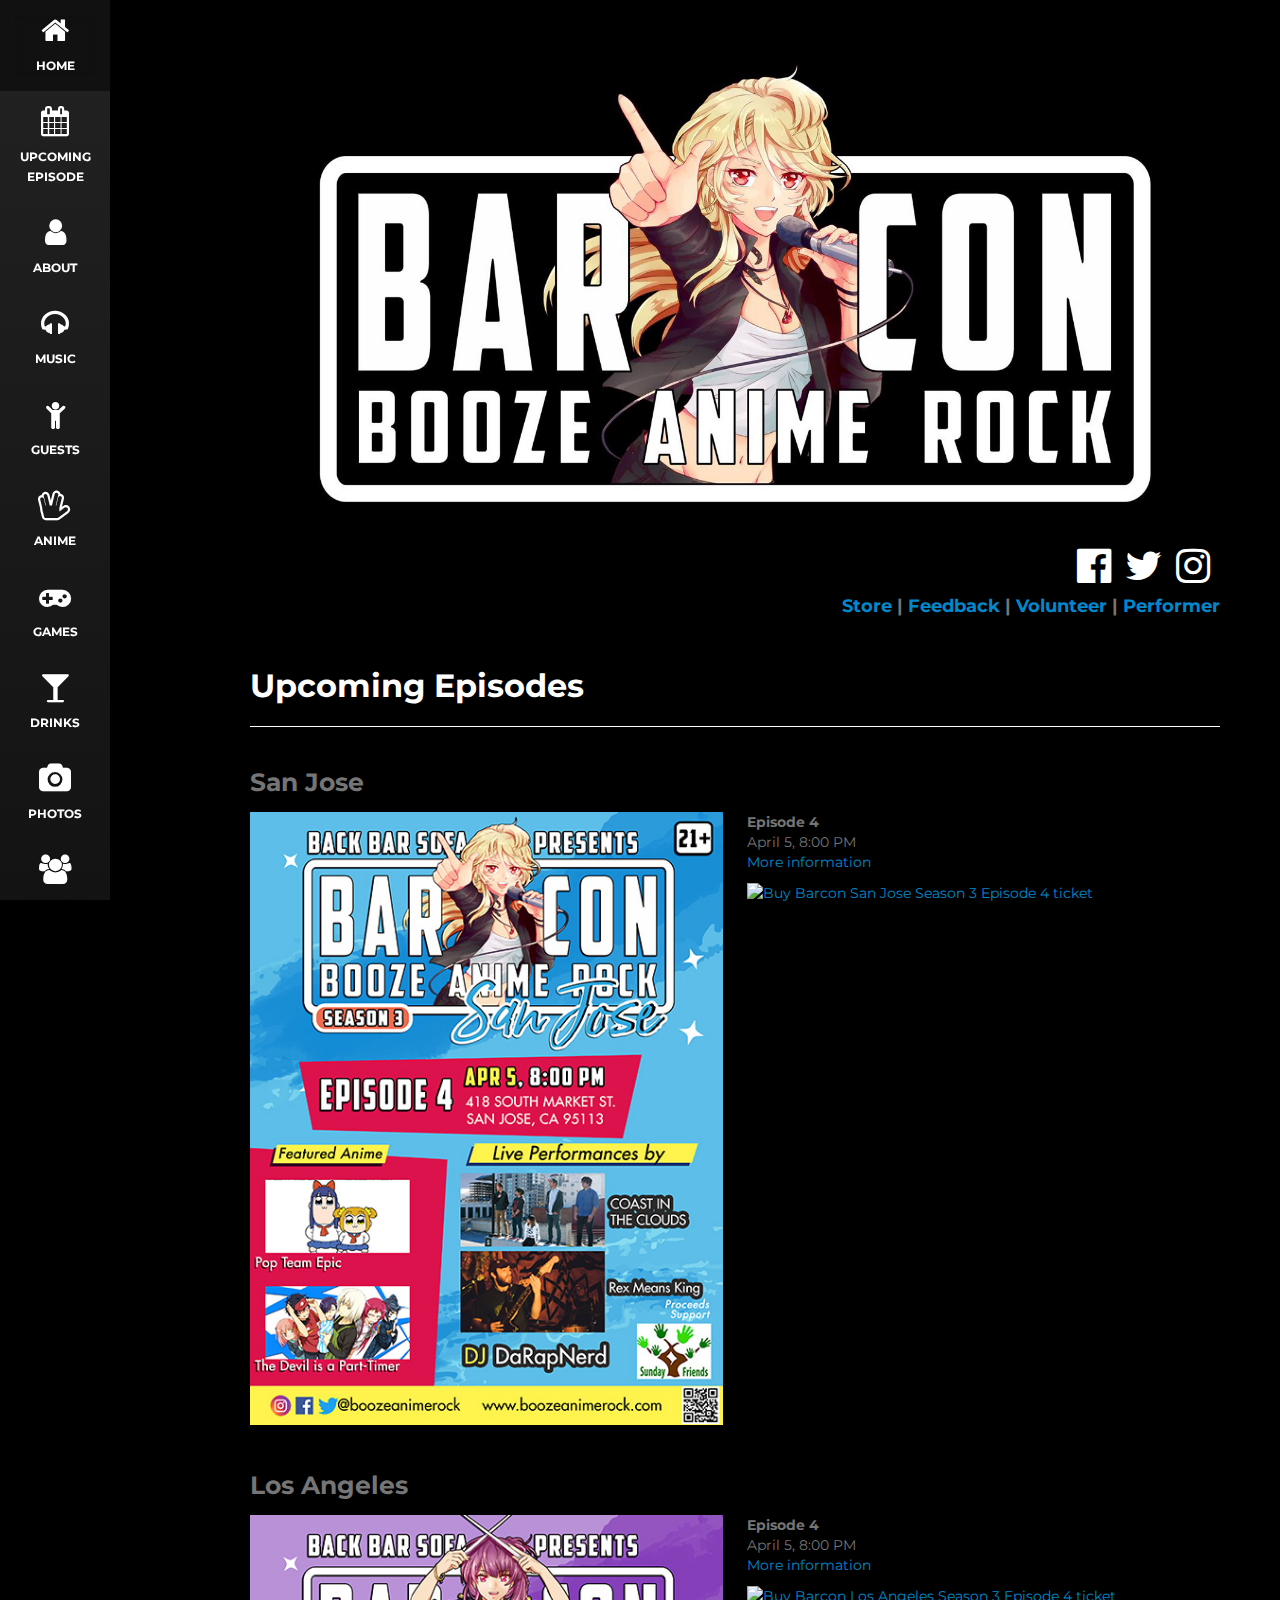
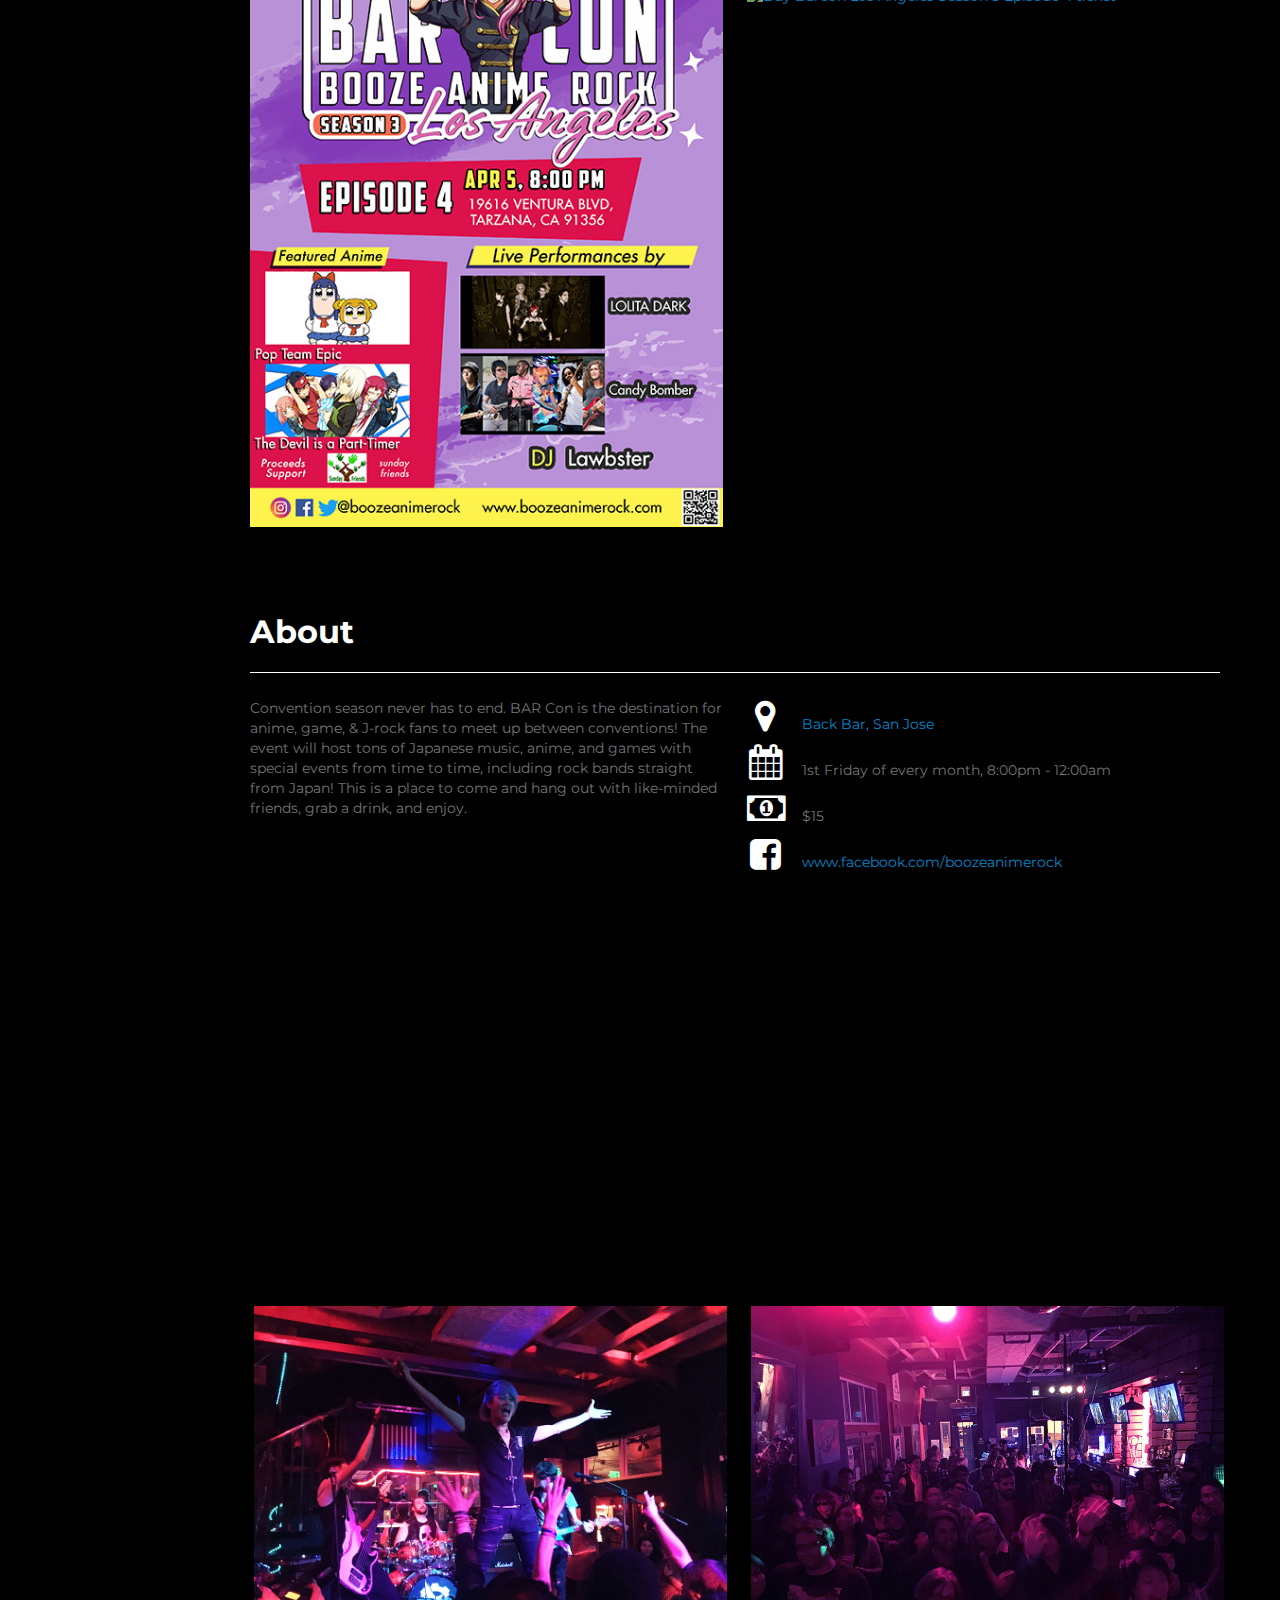
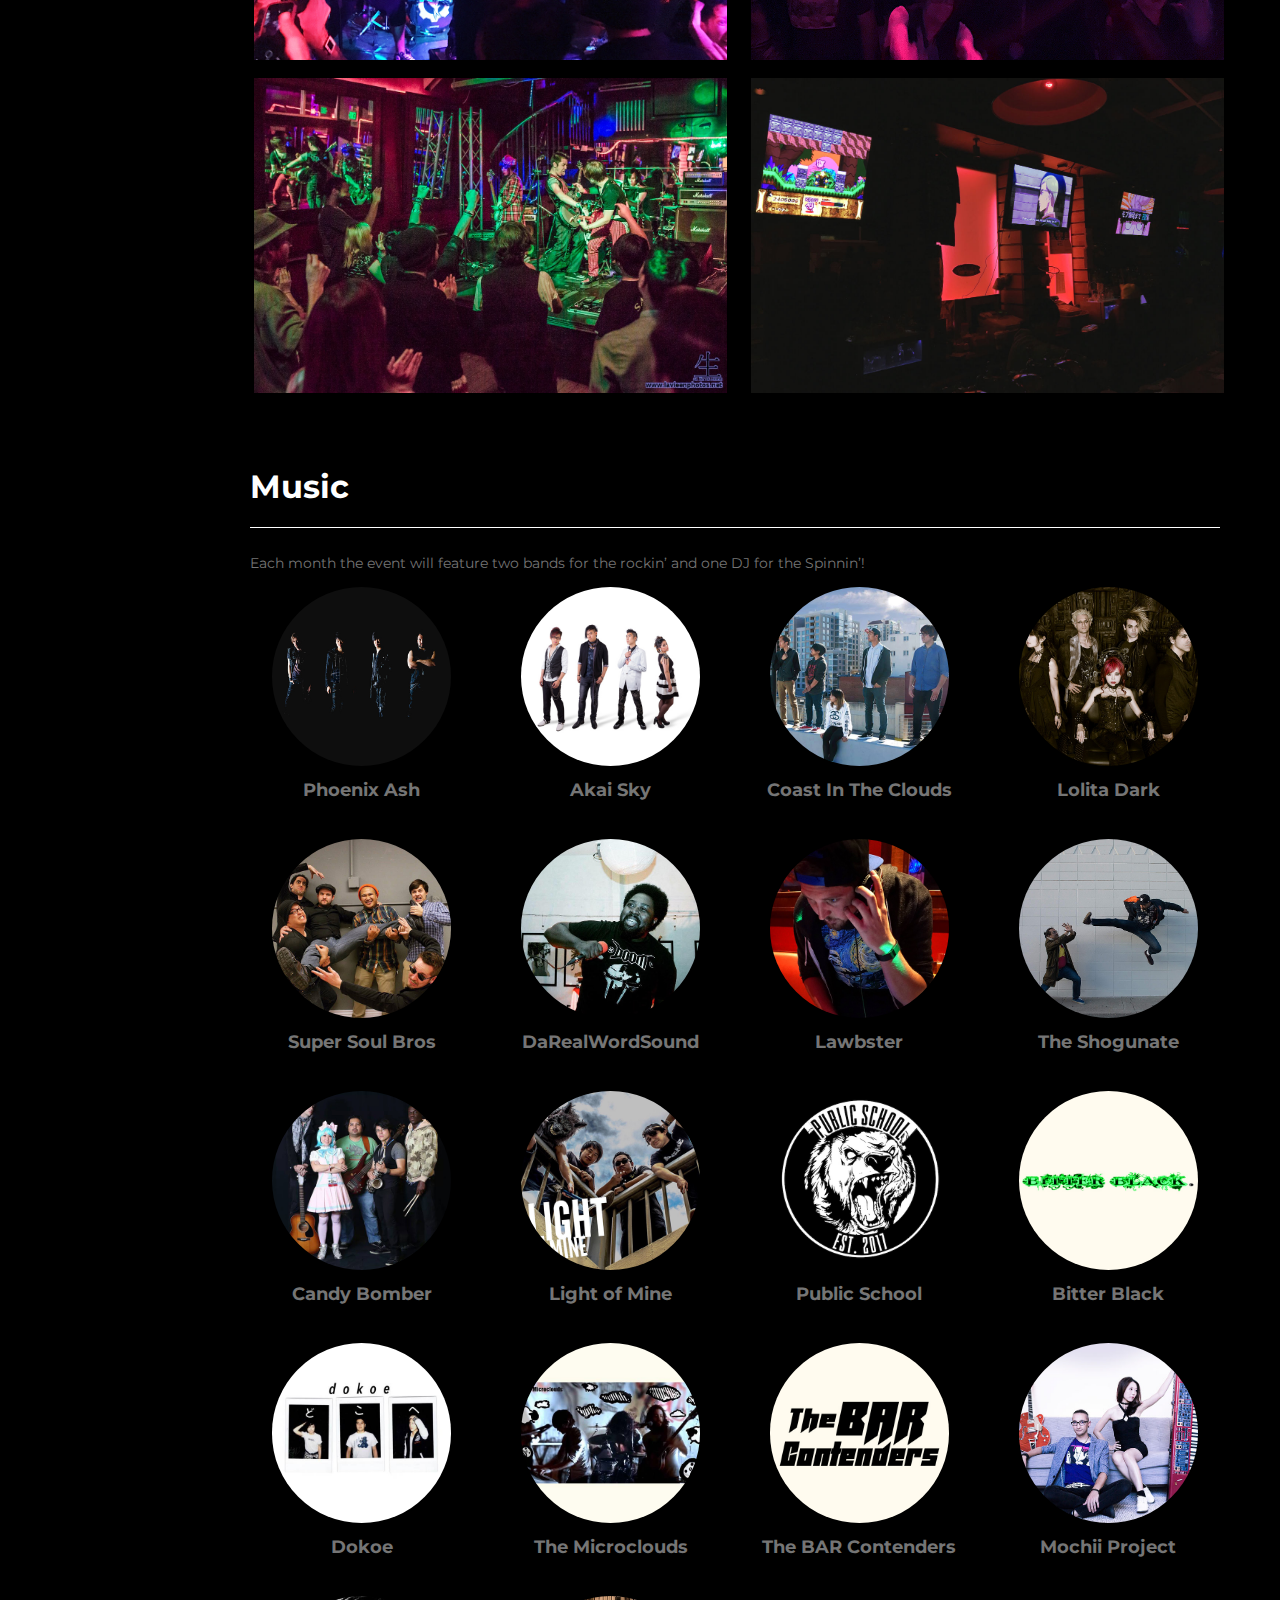
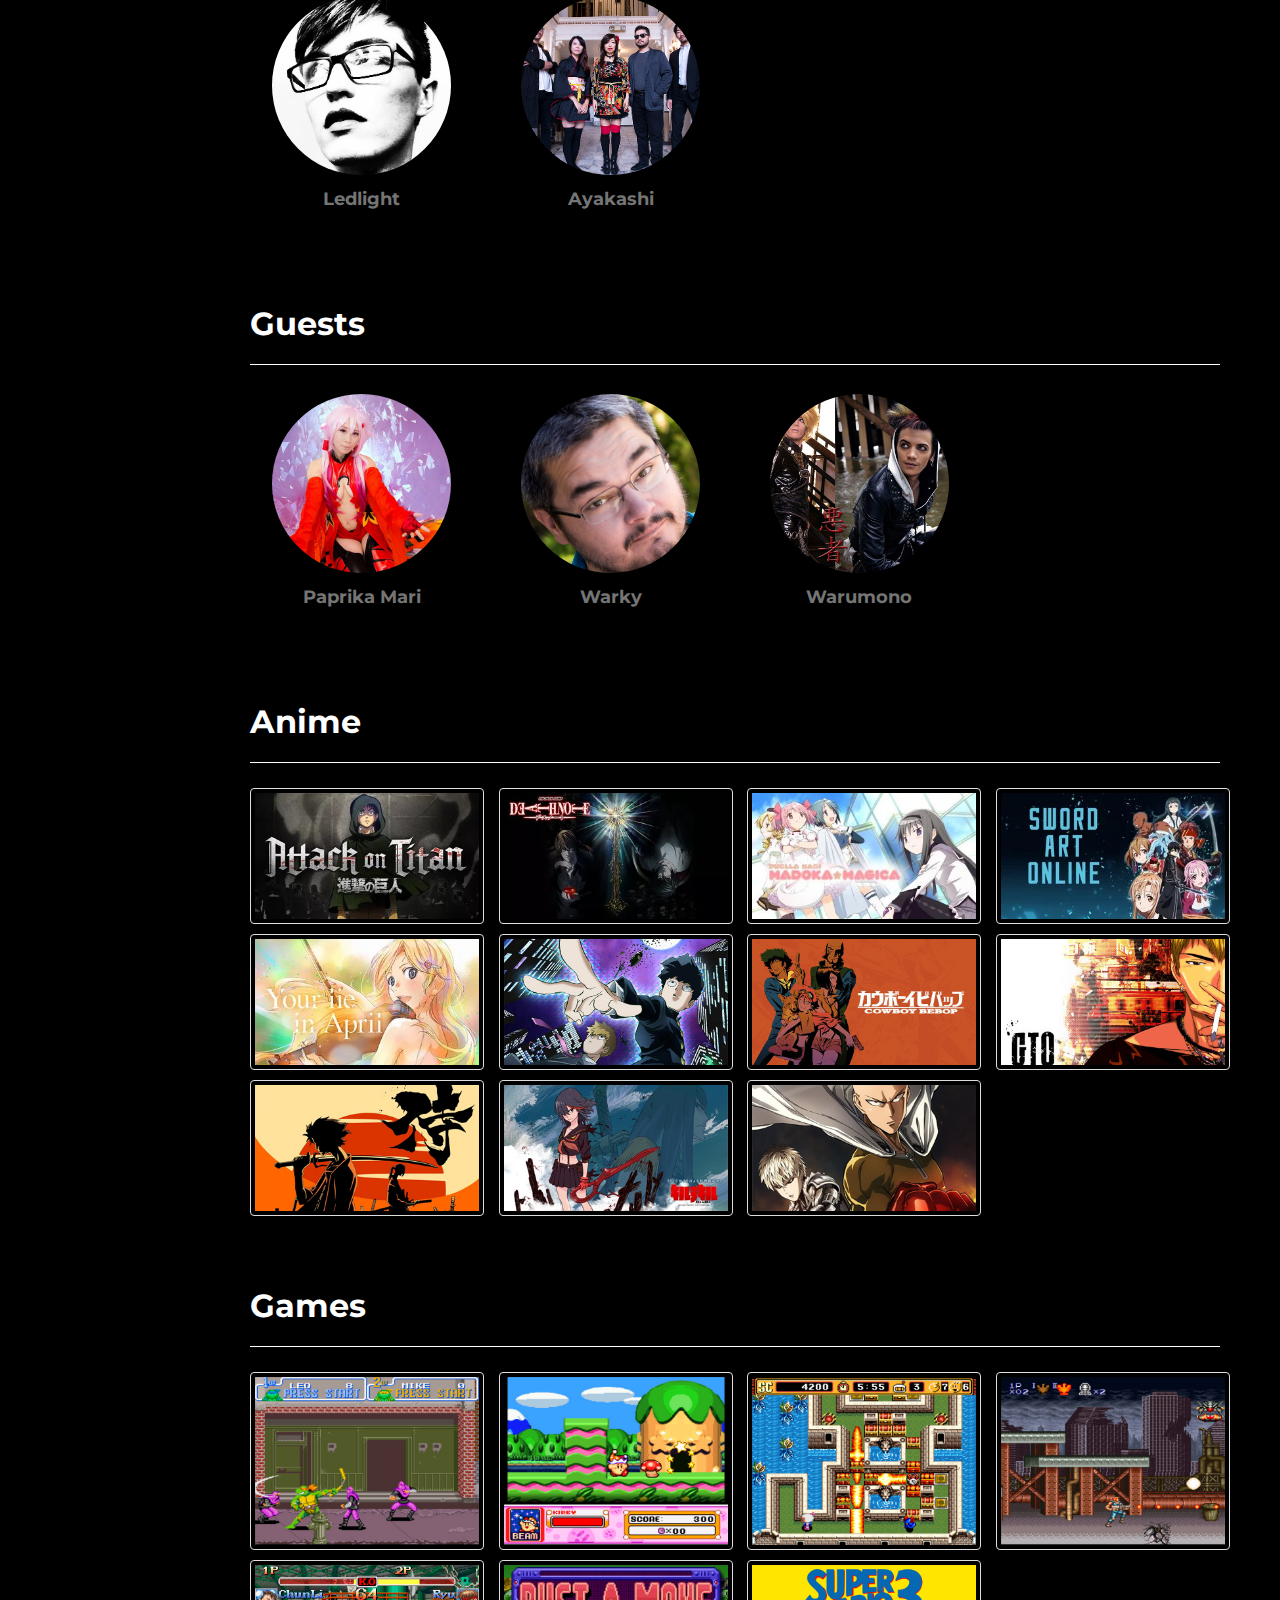
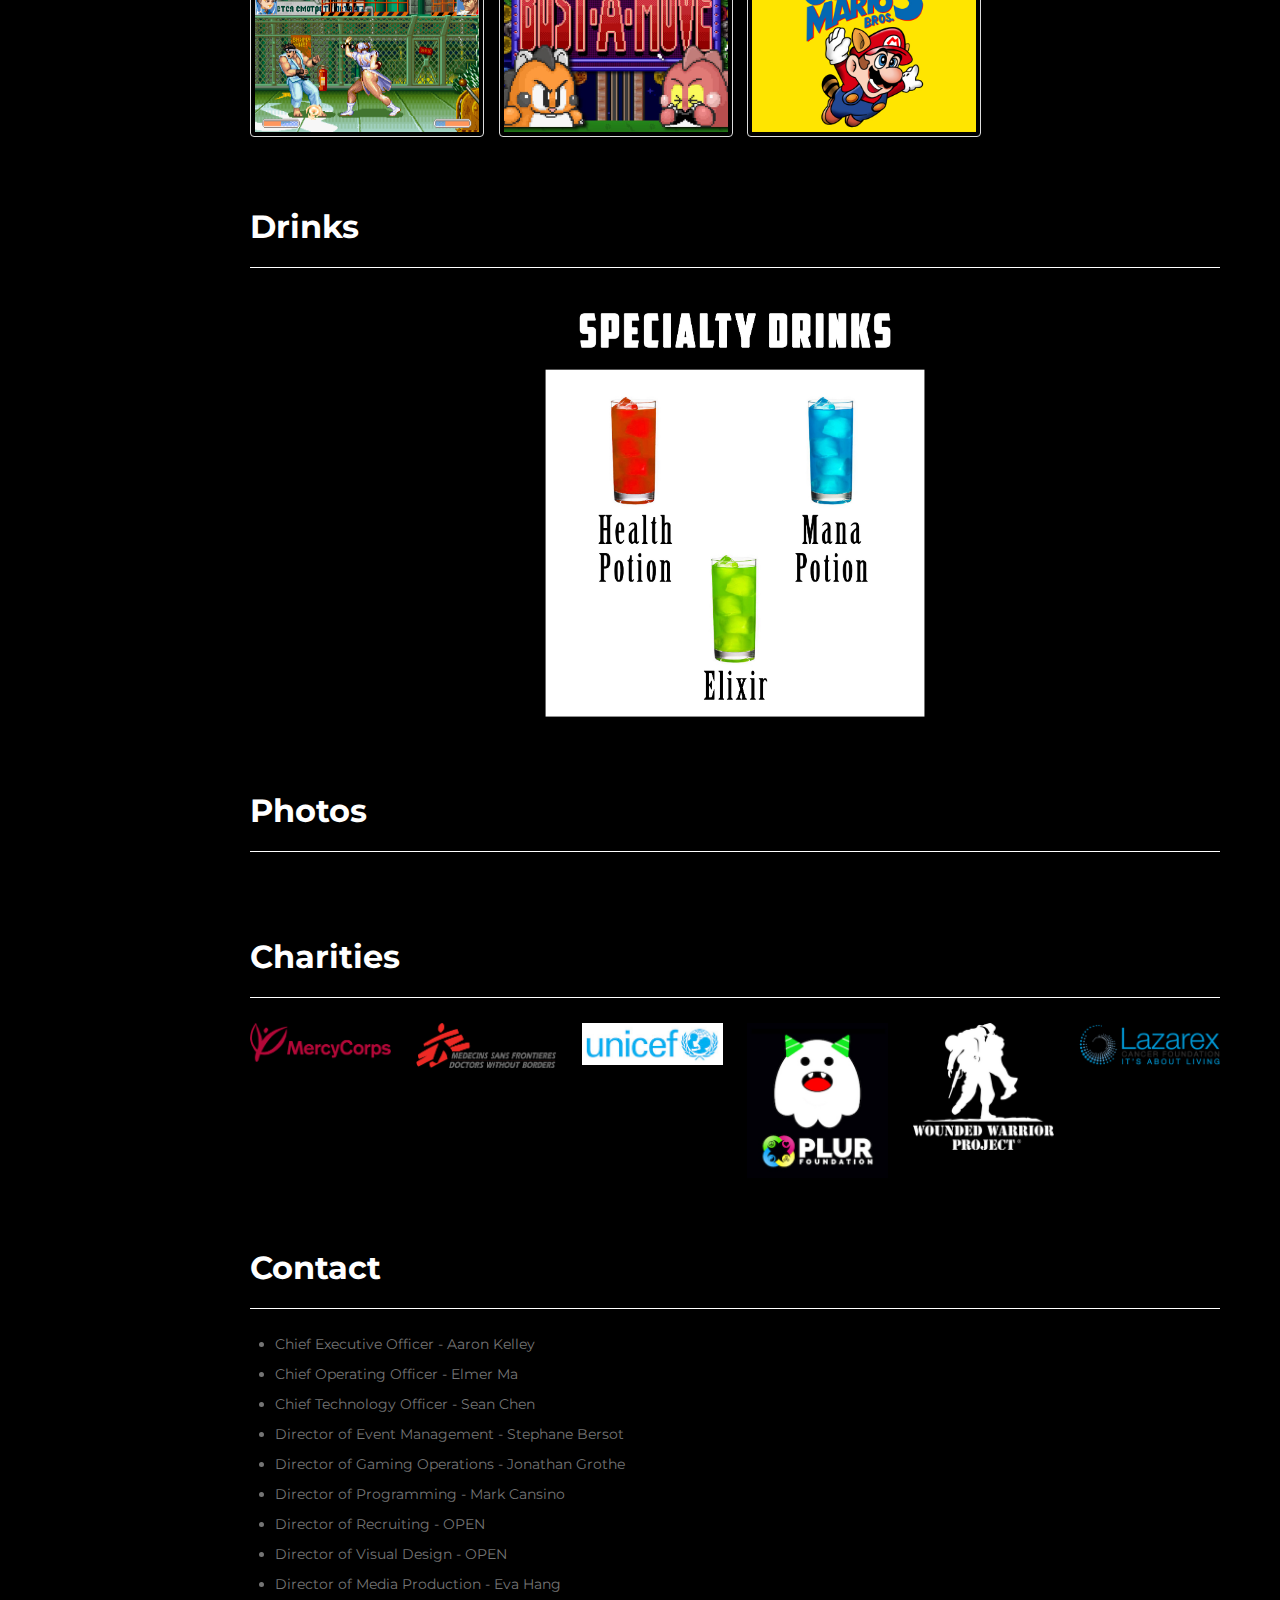
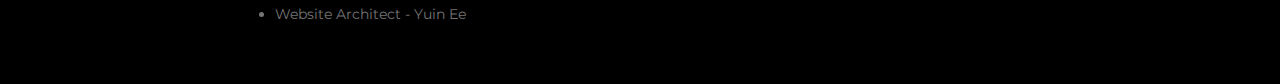
==== commit 4f9faf67: "Update flyers section: Season 3 Episode 4" ====
--- a/index.html
+++ b/index.html
@@ -138,17 +138,17 @@
             <div class="row-fluid">
               <h3 class="subheading sj">San Jose</h2>
               <div class="span6 col1">
-                <a href="https://www.facebook.com/events/240618426883154/" target="_blank">
-                  <img src="img/flyers/s03/flyer_sj_s3e3.jpg" alt="Barcon San Jose flyer season 3 episode 3"/>
+                <a href="https://www.facebook.com/events/266124244319419/" target="_blank">
+                  <img src="img/flyers/s03/flyer_sj_s3e4.jpg" alt="Barcon San Jose flyer season 3 episode 4"/>
                 </a>
               </div>
               <div class="span6 col2">
                 <p>
-                  <b>Episode 3</b><br>March 1, 8:00 PM<br>
-                  <a href="https://www.facebook.com/events/240618426883154/" target="_blank">More information</a>
+                  <b>Episode 4</b><br>April 5, 8:00 PM<br>
+                  <a href="https://www.facebook.com/events/266124244319419/" target="_blank">More information</a>
                 </p>
                 <p>
-                  <a href="https://barconsj3-3.brownpapertickets.com/" target="_blank"><img src="http://www.brownpapertickets.com/g/6/BPT_buy_tickets_small.png" alt="Buy Barcon San Jose Season 3 Episode 3 ticket" width=108px height=58px border=0></a>
+                  <a href="https://barconsj3-4.brownpapertickets.com/" target="_blank"><img src="http://www.brownpapertickets.com/g/6/BPT_buy_tickets_small.png" alt="Buy Barcon San Jose Season 3 Episode 4 ticket" width=108px height=58px border=0></a>
                 </p>
               </div>
             </div>
@@ -157,17 +157,17 @@
             <div class="row-fluid">
               <h3 class="subheading la">Los Angeles</h2>
               <div class="span6 col1">
-                <a href="https://www.facebook.com/events/242964026580117/" target="_blank">
-                  <img src="img/flyers/s03/flyer_la_s3e3.jpg" alt="Barcon Los Angeles flyer season 3 episode 3"/>
+                <a href="https://www.facebook.com/events/258554498426346/" target="_blank">
+                  <img src="img/flyers/s03/flyer_la_s3e4.jpg" alt="Barcon Los Angeles flyer season 3 episode 4"/>
                 </a>
               </div>
               <div class="span6 col2">
                 <p>
-                  <b>Episode 3</b><br>March 1, 8:00 PM<br>
-                  <a href="https://www.facebook.com/events/242964026580117/" target="_blank">More information</a>
+                  <b>Episode 4</b><br>April 5, 8:00 PM<br>
+                  <a href="https://www.facebook.com/events/258554498426346/" target="_blank">More information</a>
                 </p>
                 <p>
-                  <a href="https://barconla3-3.brownpapertickets.com/" target="_blank"><img src="http://www.brownpapertickets.com/g/6/BPT_buy_tickets_small.png" alt="Buy Barcon Los Angeles Season 3 Episode 3 ticket" width=108px height=58px border=0></a>
+                  <a href="https://barconla3-4.brownpapertickets.com/" target="_blank"><img src="http://www.brownpapertickets.com/g/6/BPT_buy_tickets_small.png" alt="Buy Barcon Los Angeles Season 3 Episode 4 ticket" width=108px height=58px border=0></a>
                 </p>
               </div>
             </div>
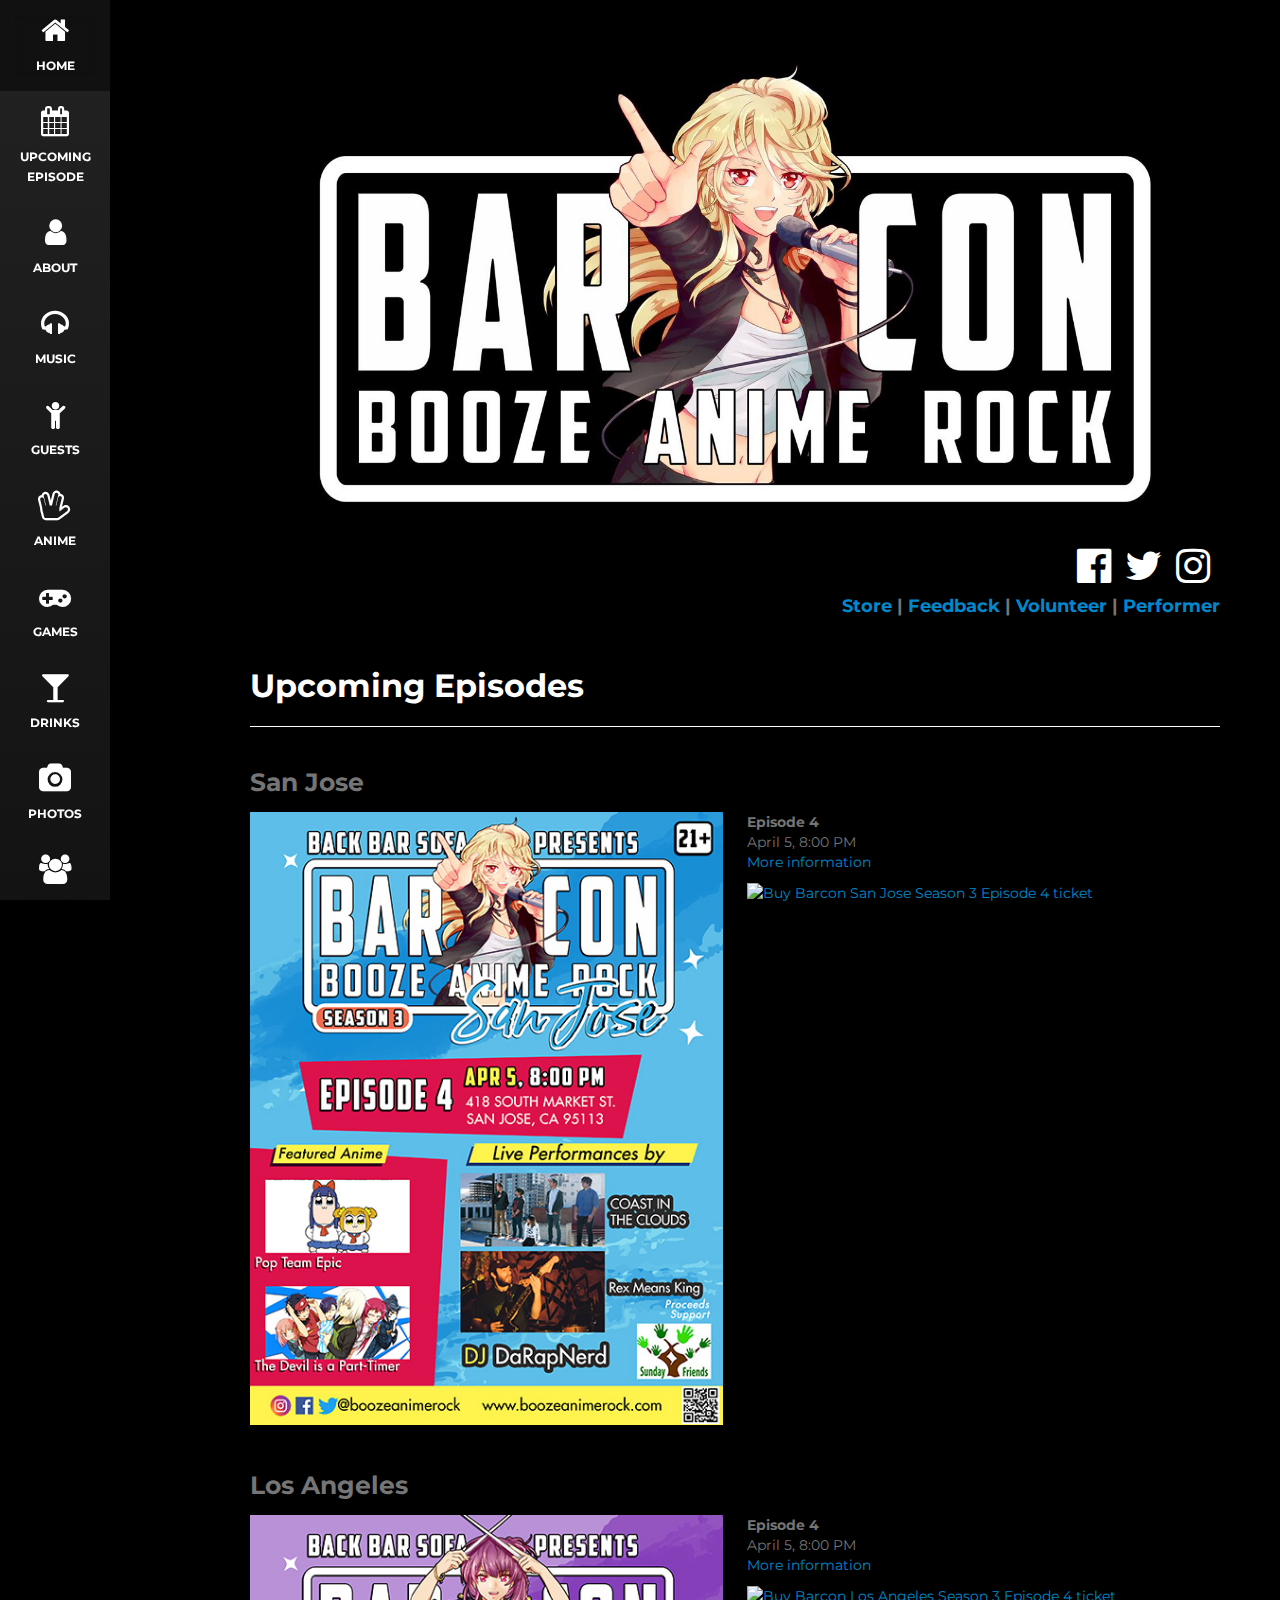
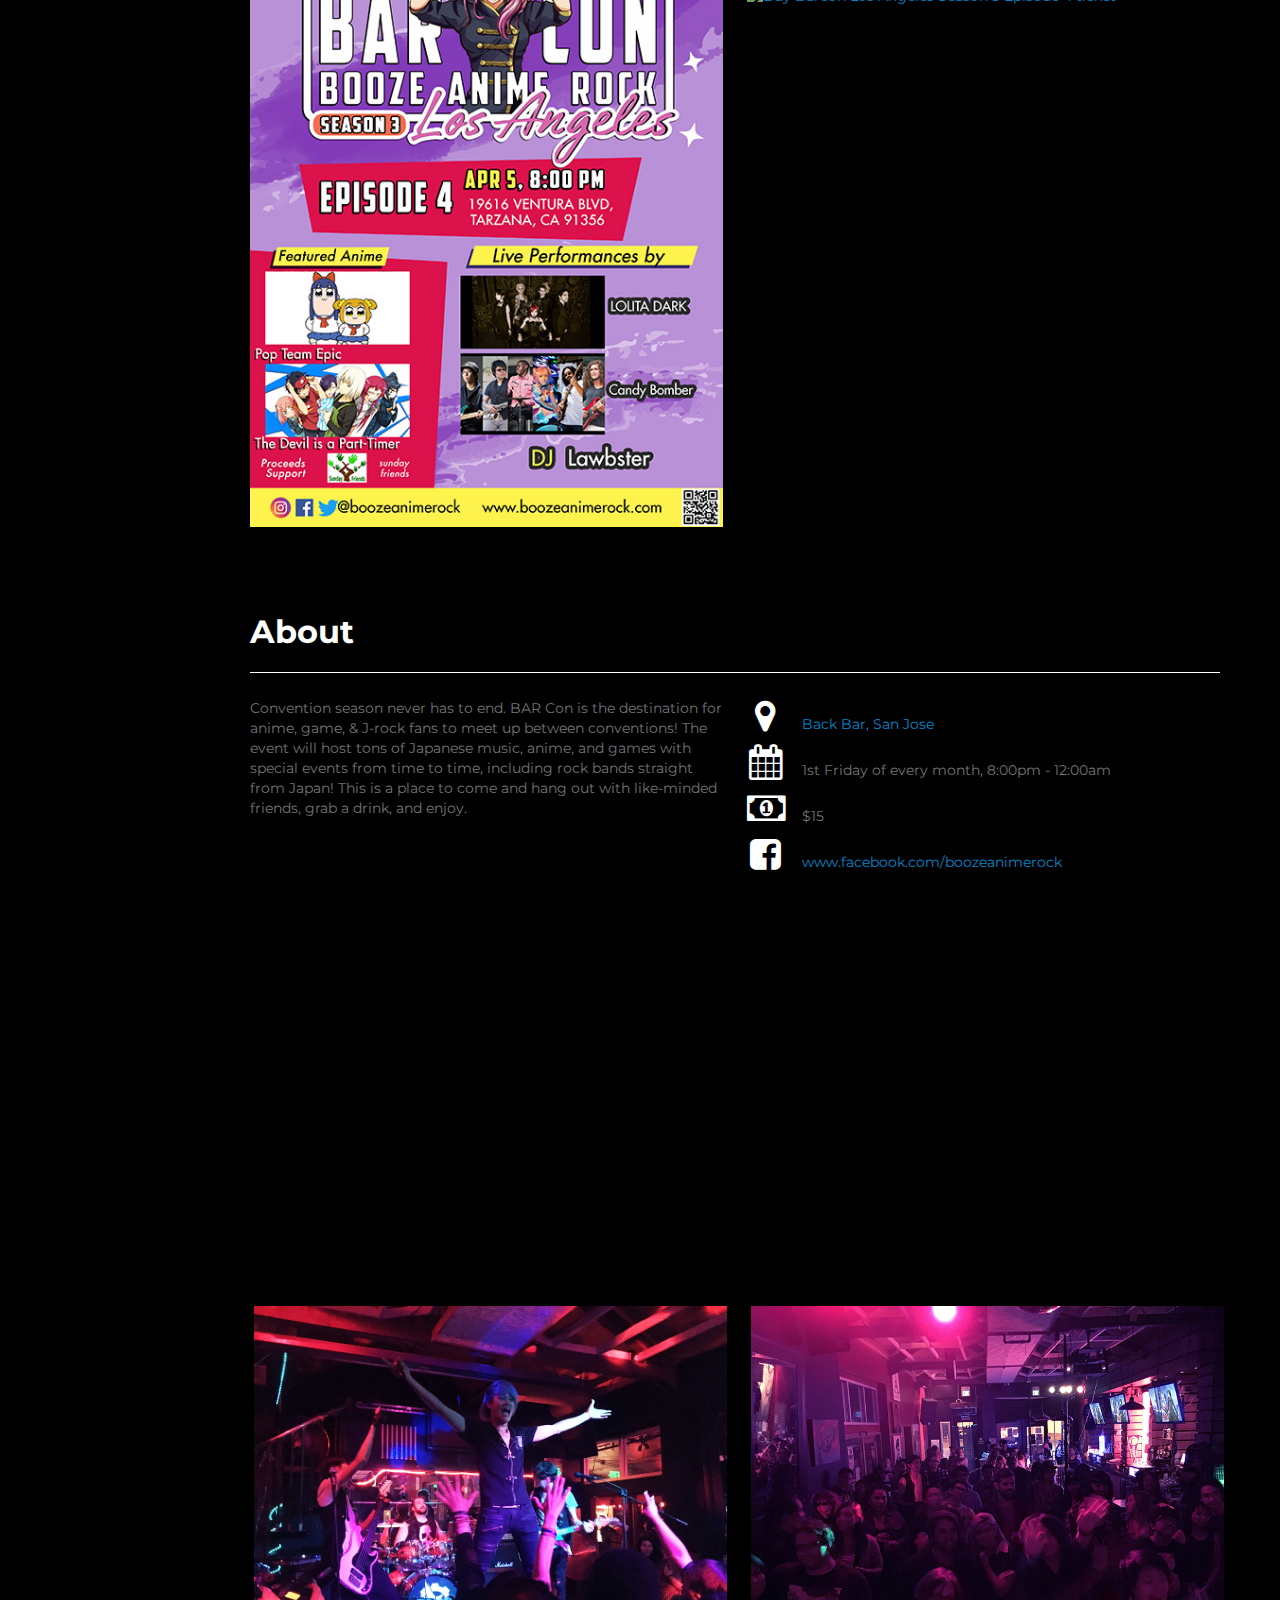
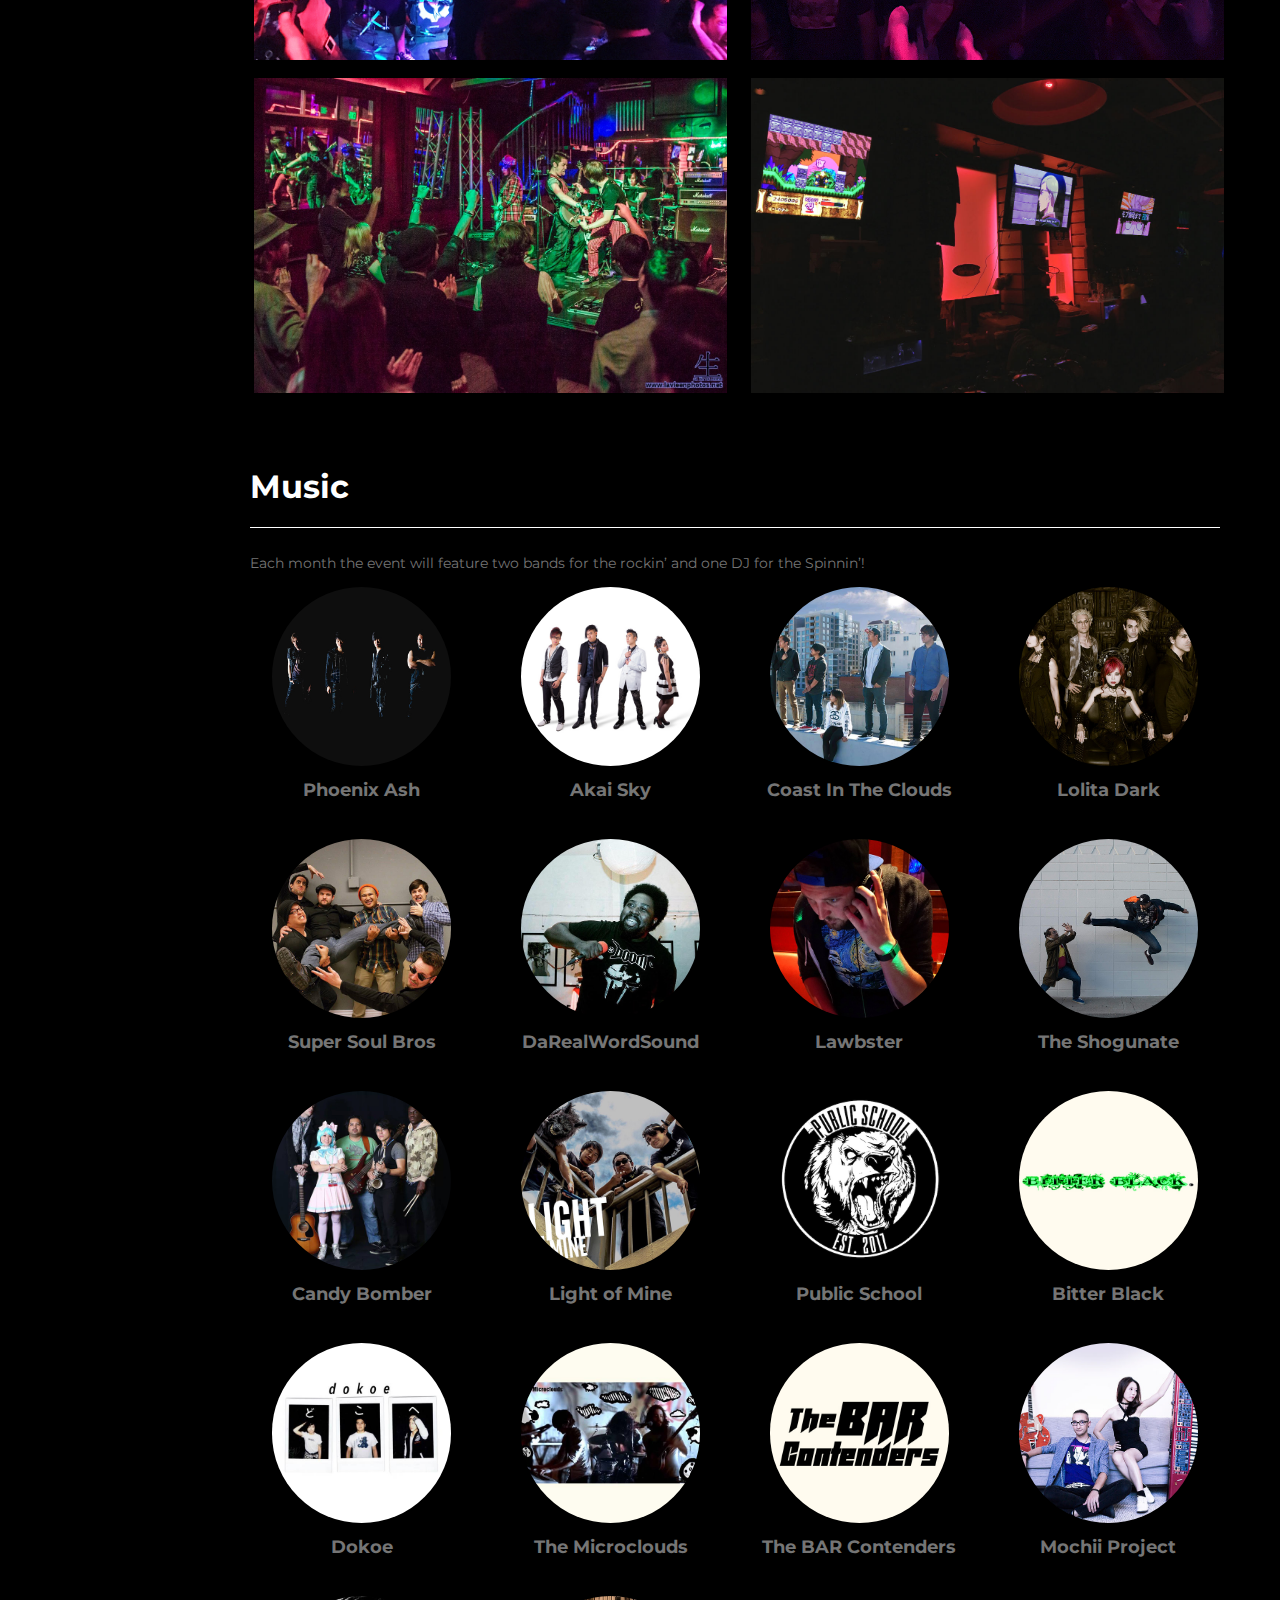
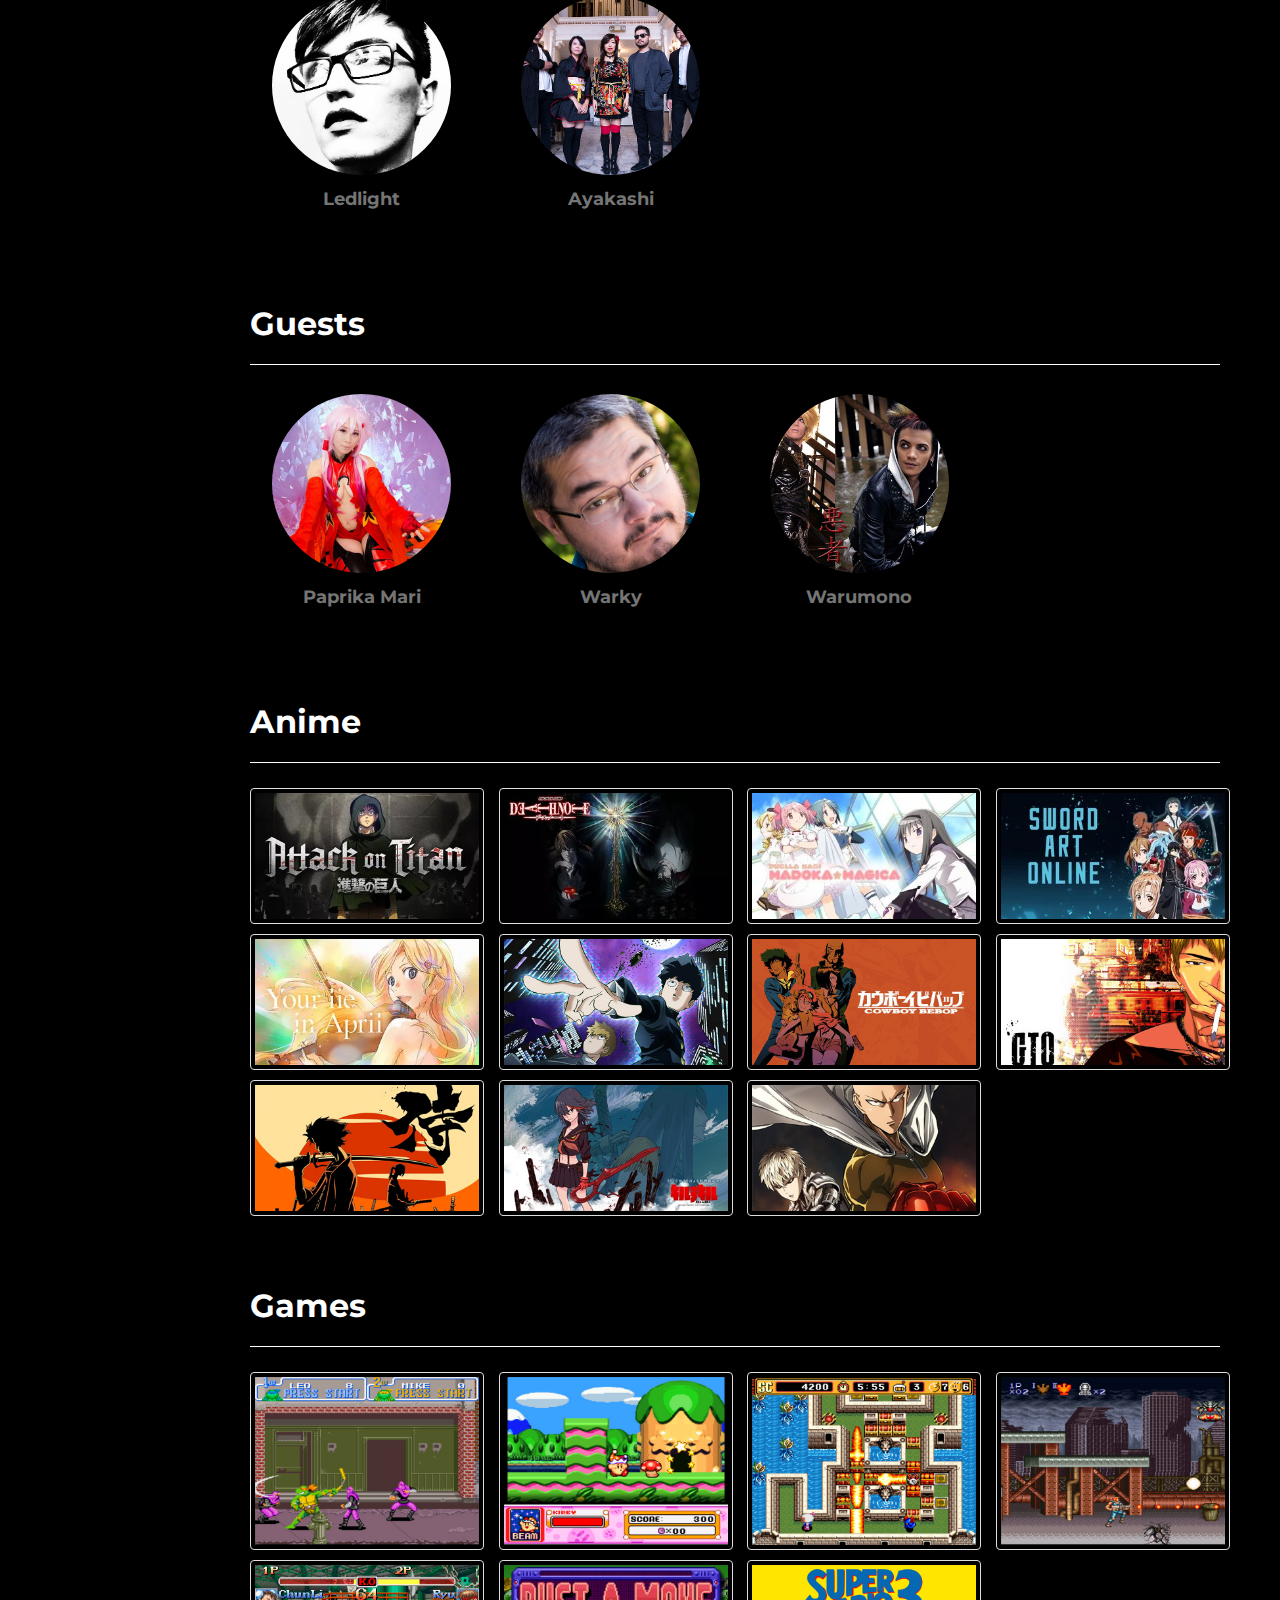
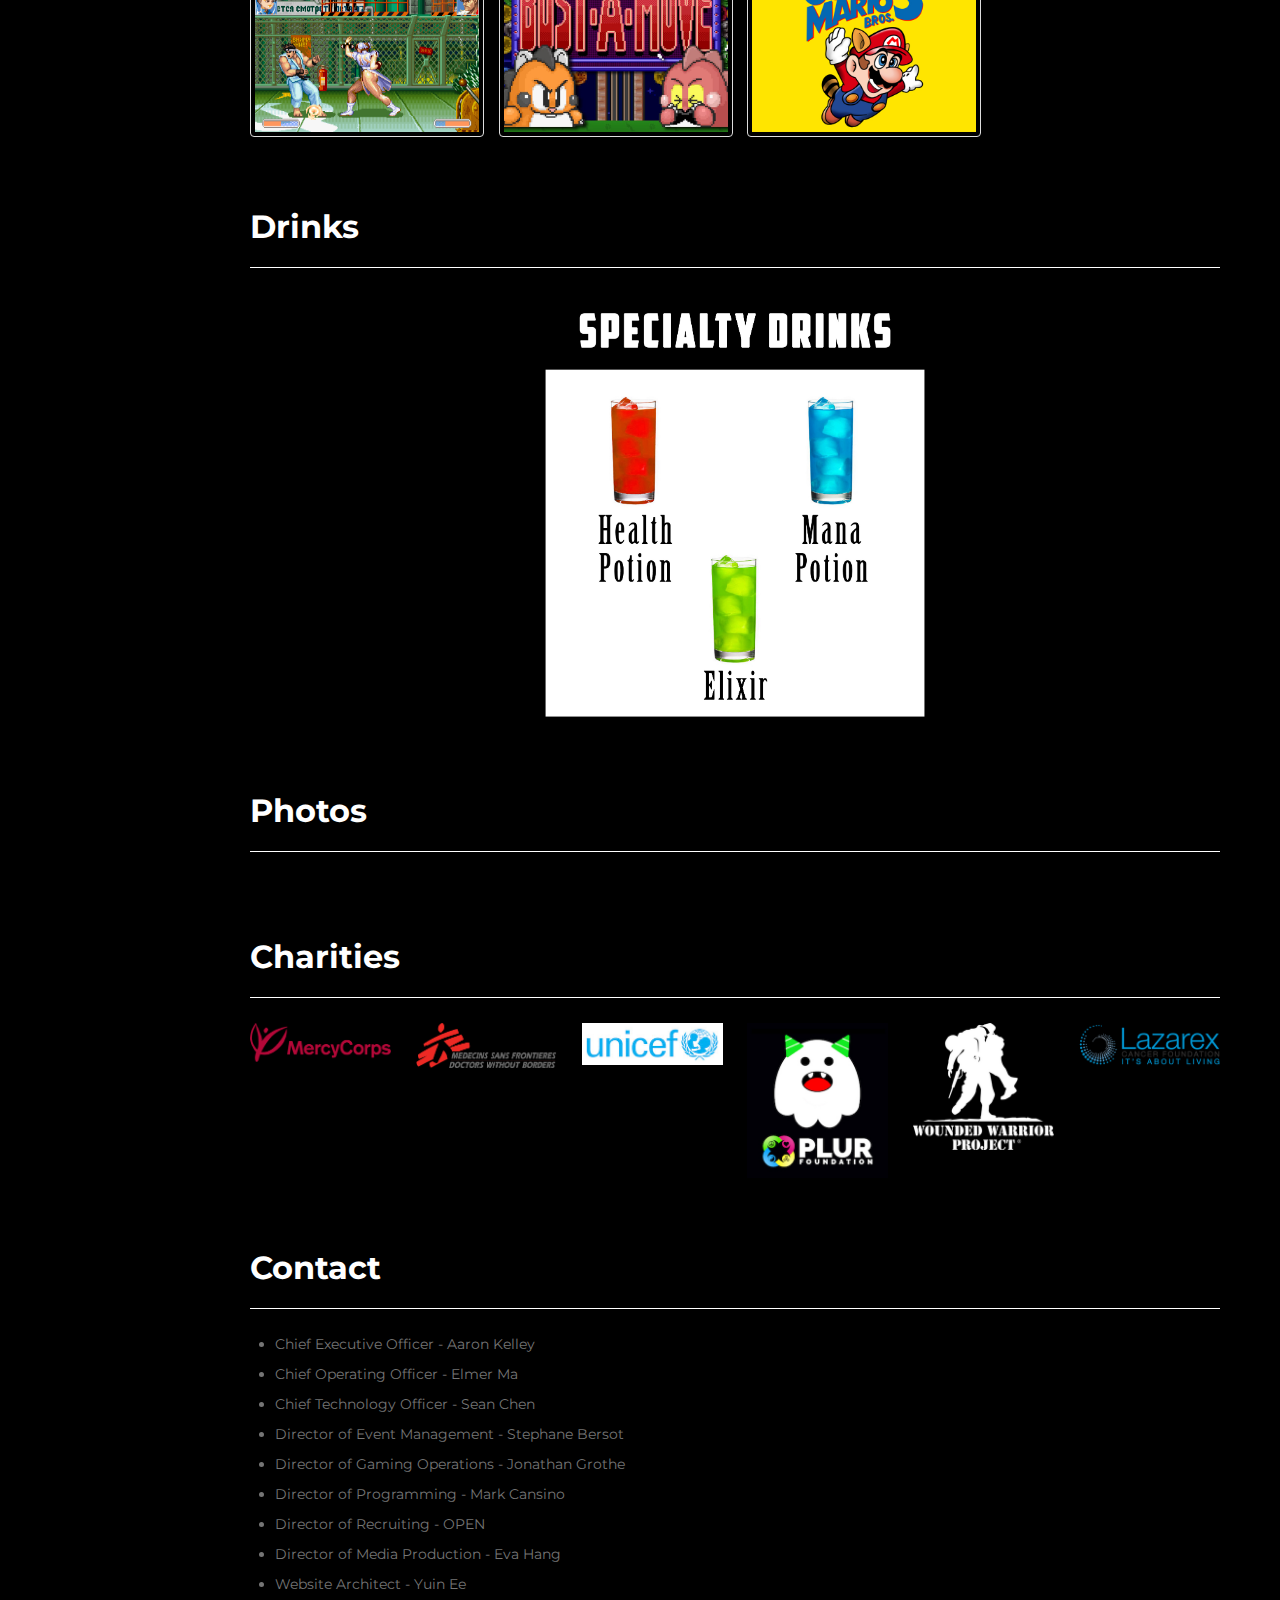
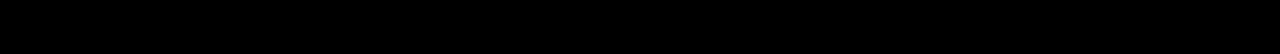
==== commit c2e78340: "Removed 'Director of Visual Design' position" ====
--- a/index.html
+++ b/index.html
@@ -636,7 +636,6 @@
               <li class="list-item">Director of Gaming Operations - Jonathan Grothe</li>
               <li class="list-item">Director of Programming - Mark Cansino</li>
               <li class="list-item">Director of Recruiting - OPEN</li>
-              <li class="list-item">Director of Visual Design - OPEN</li>
               <li class="list-item">Director of Media Production - Eva Hang</li>
               <li class="list-item">Website Architect - Yuin Ee</li>
             </ul>
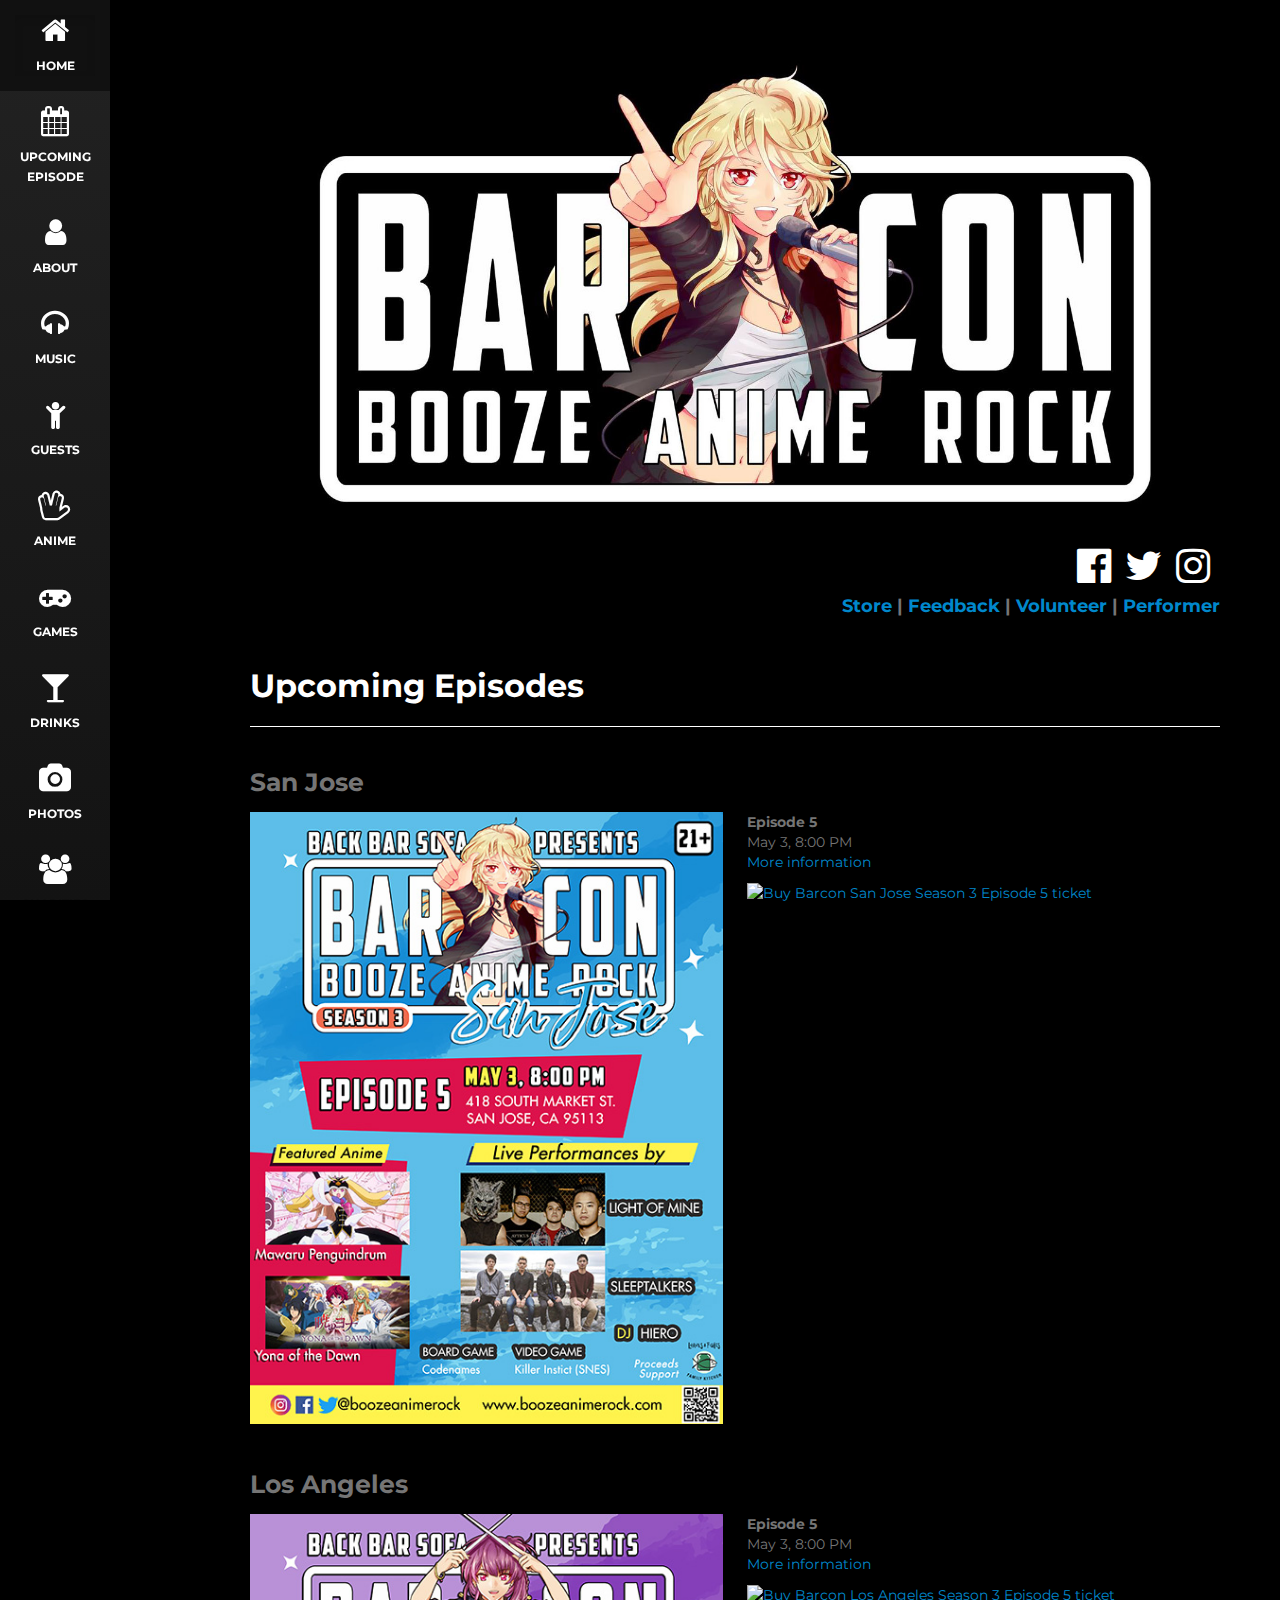
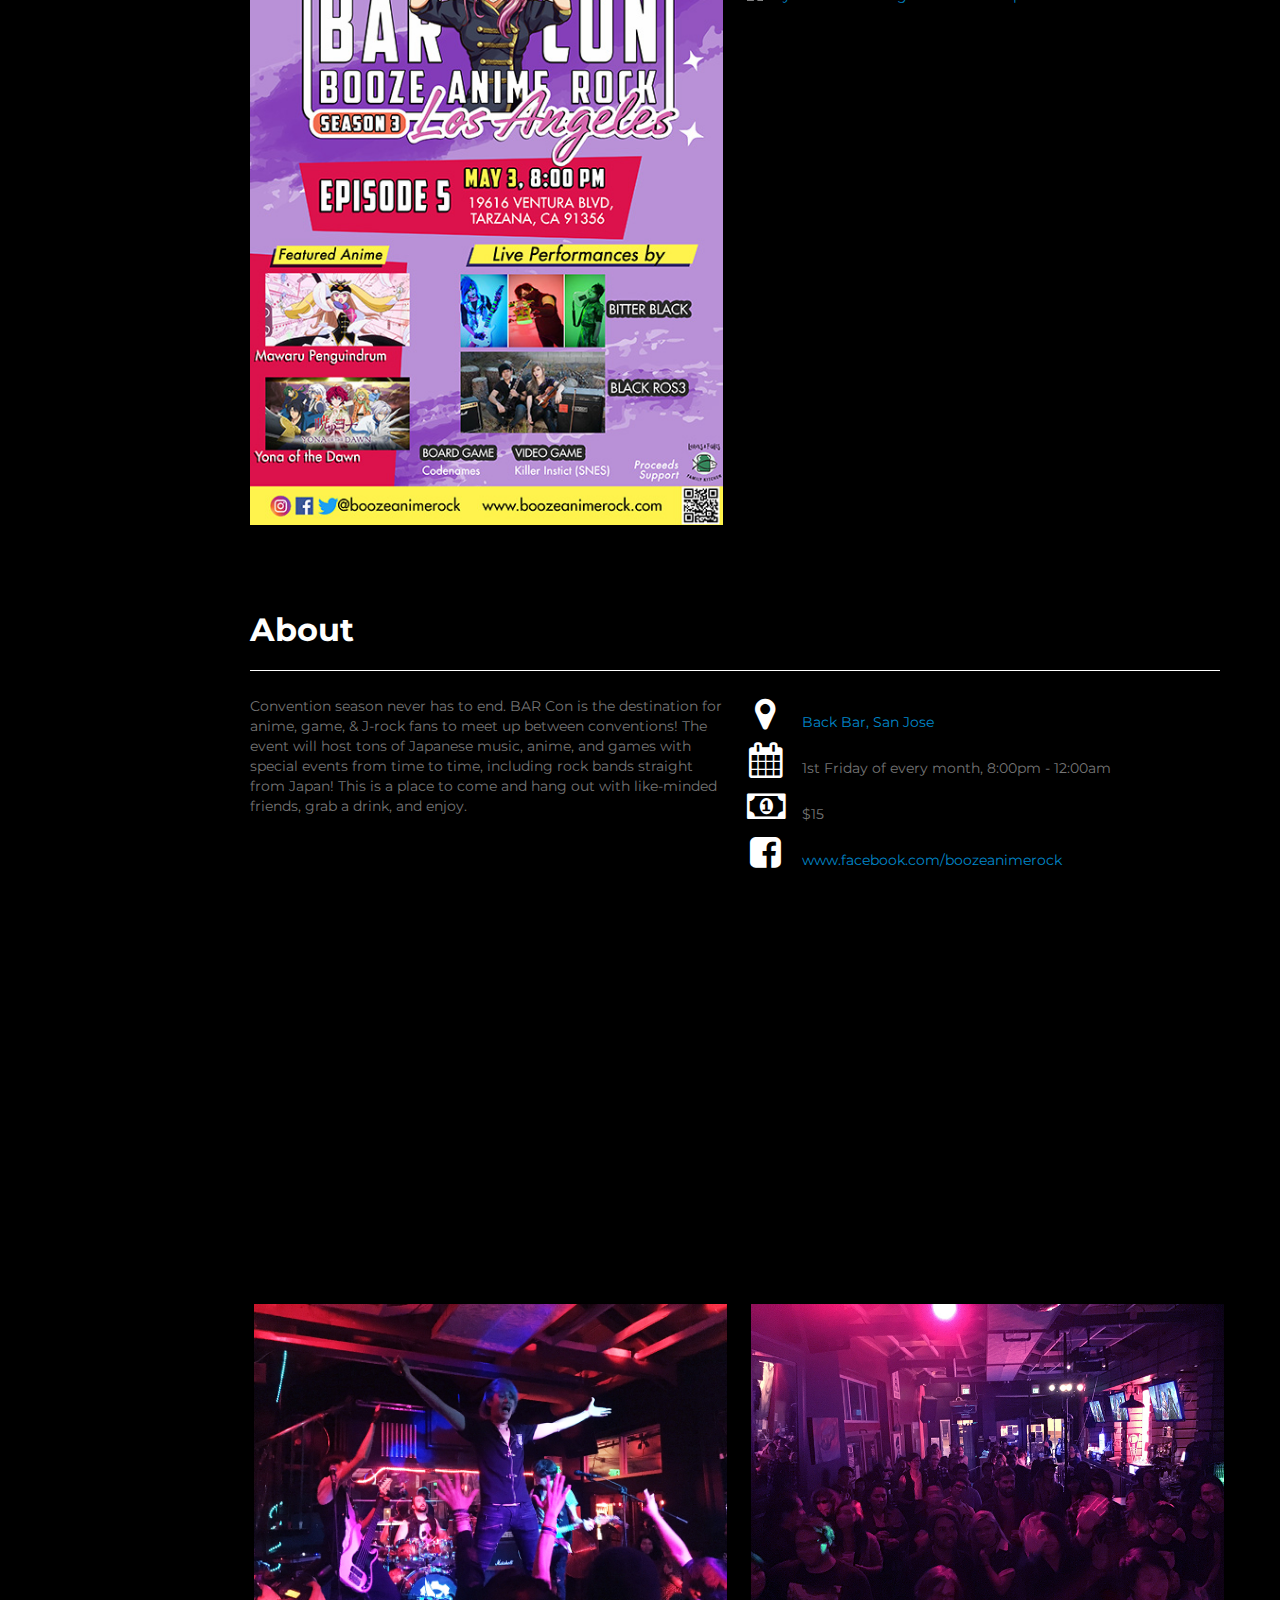
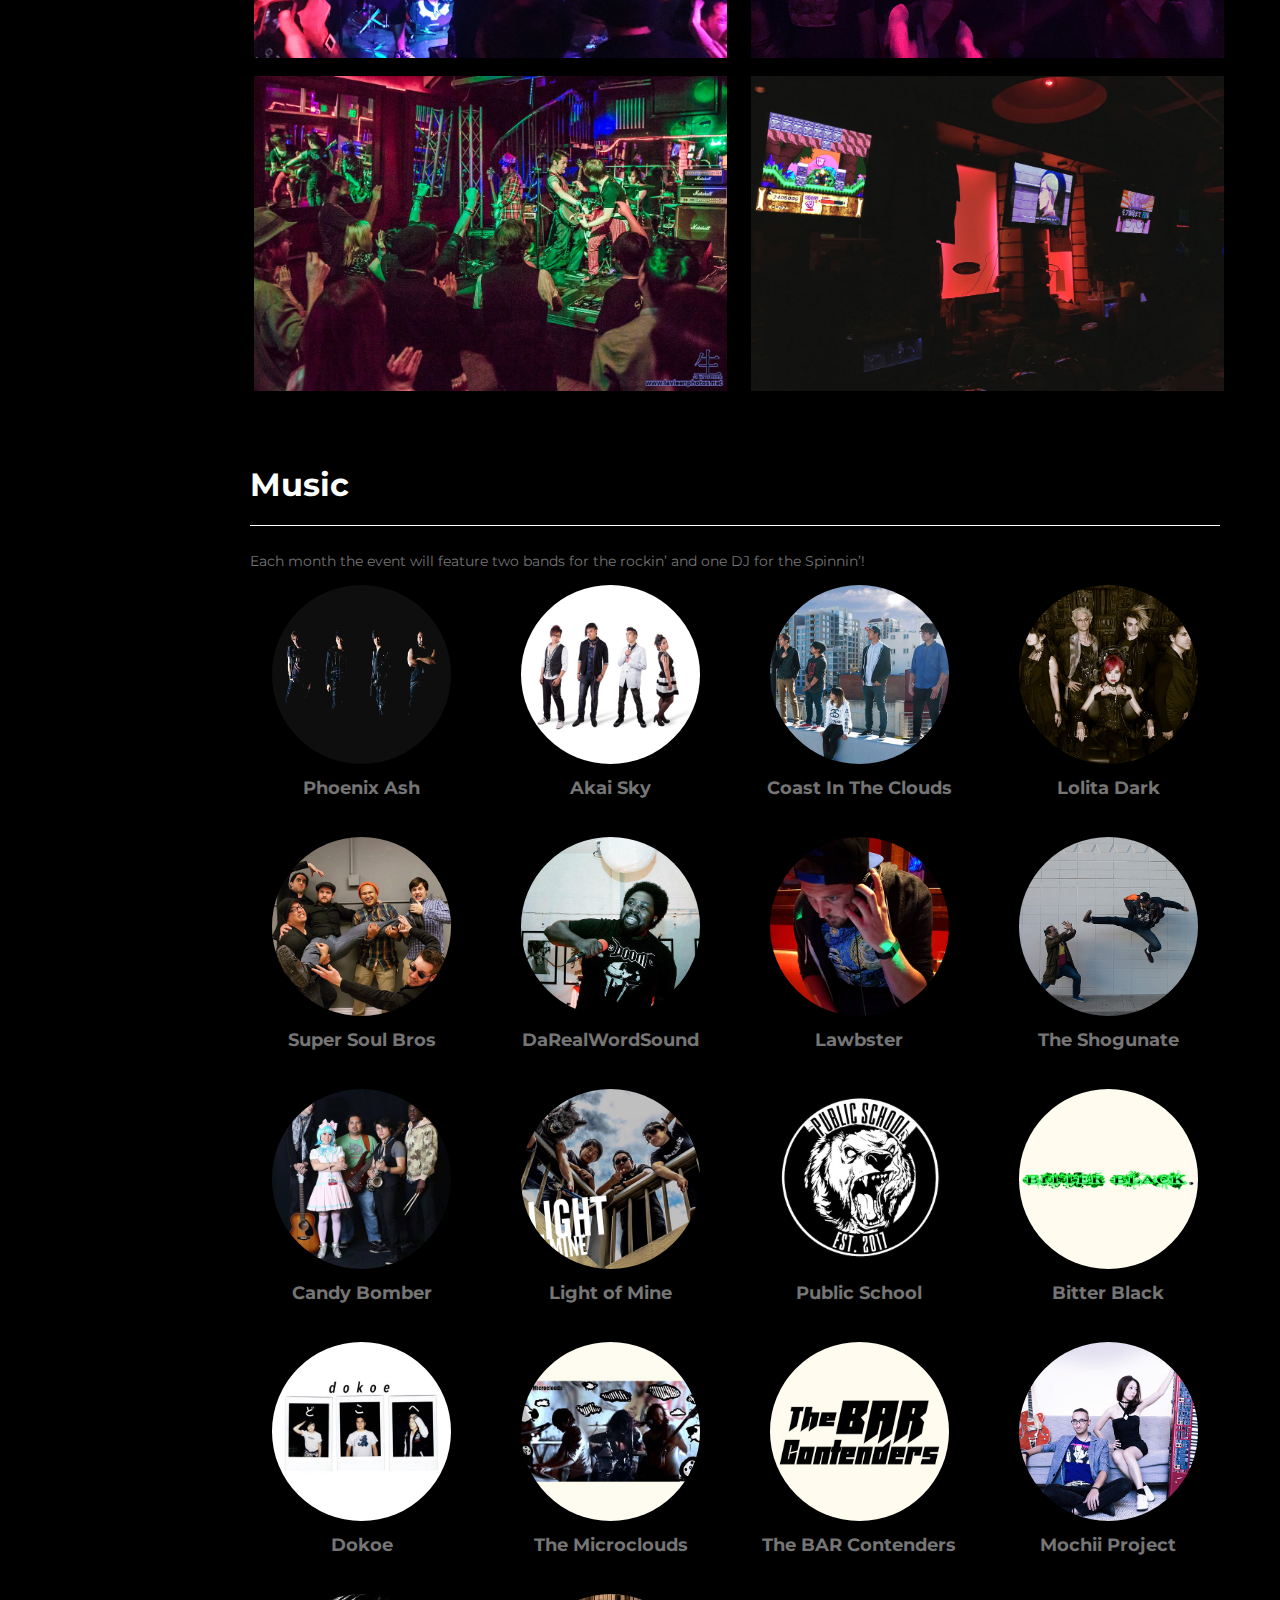
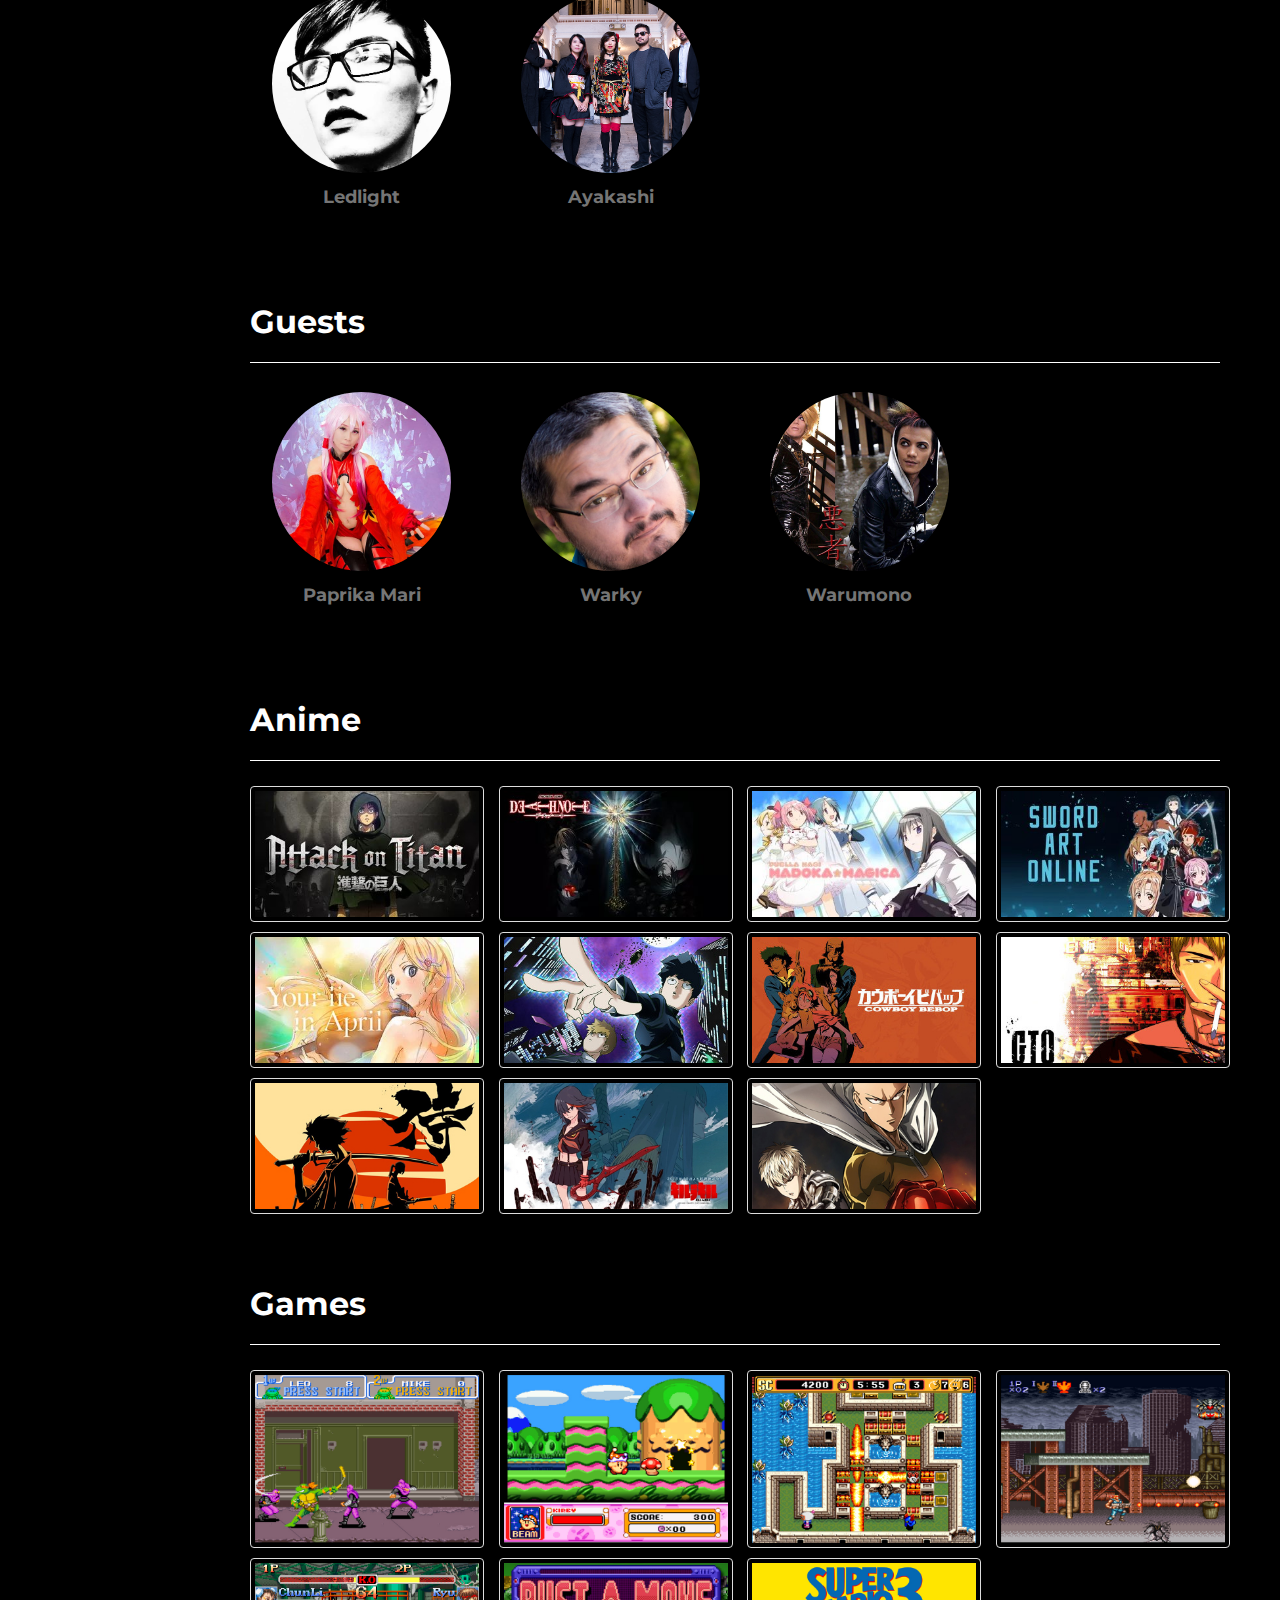
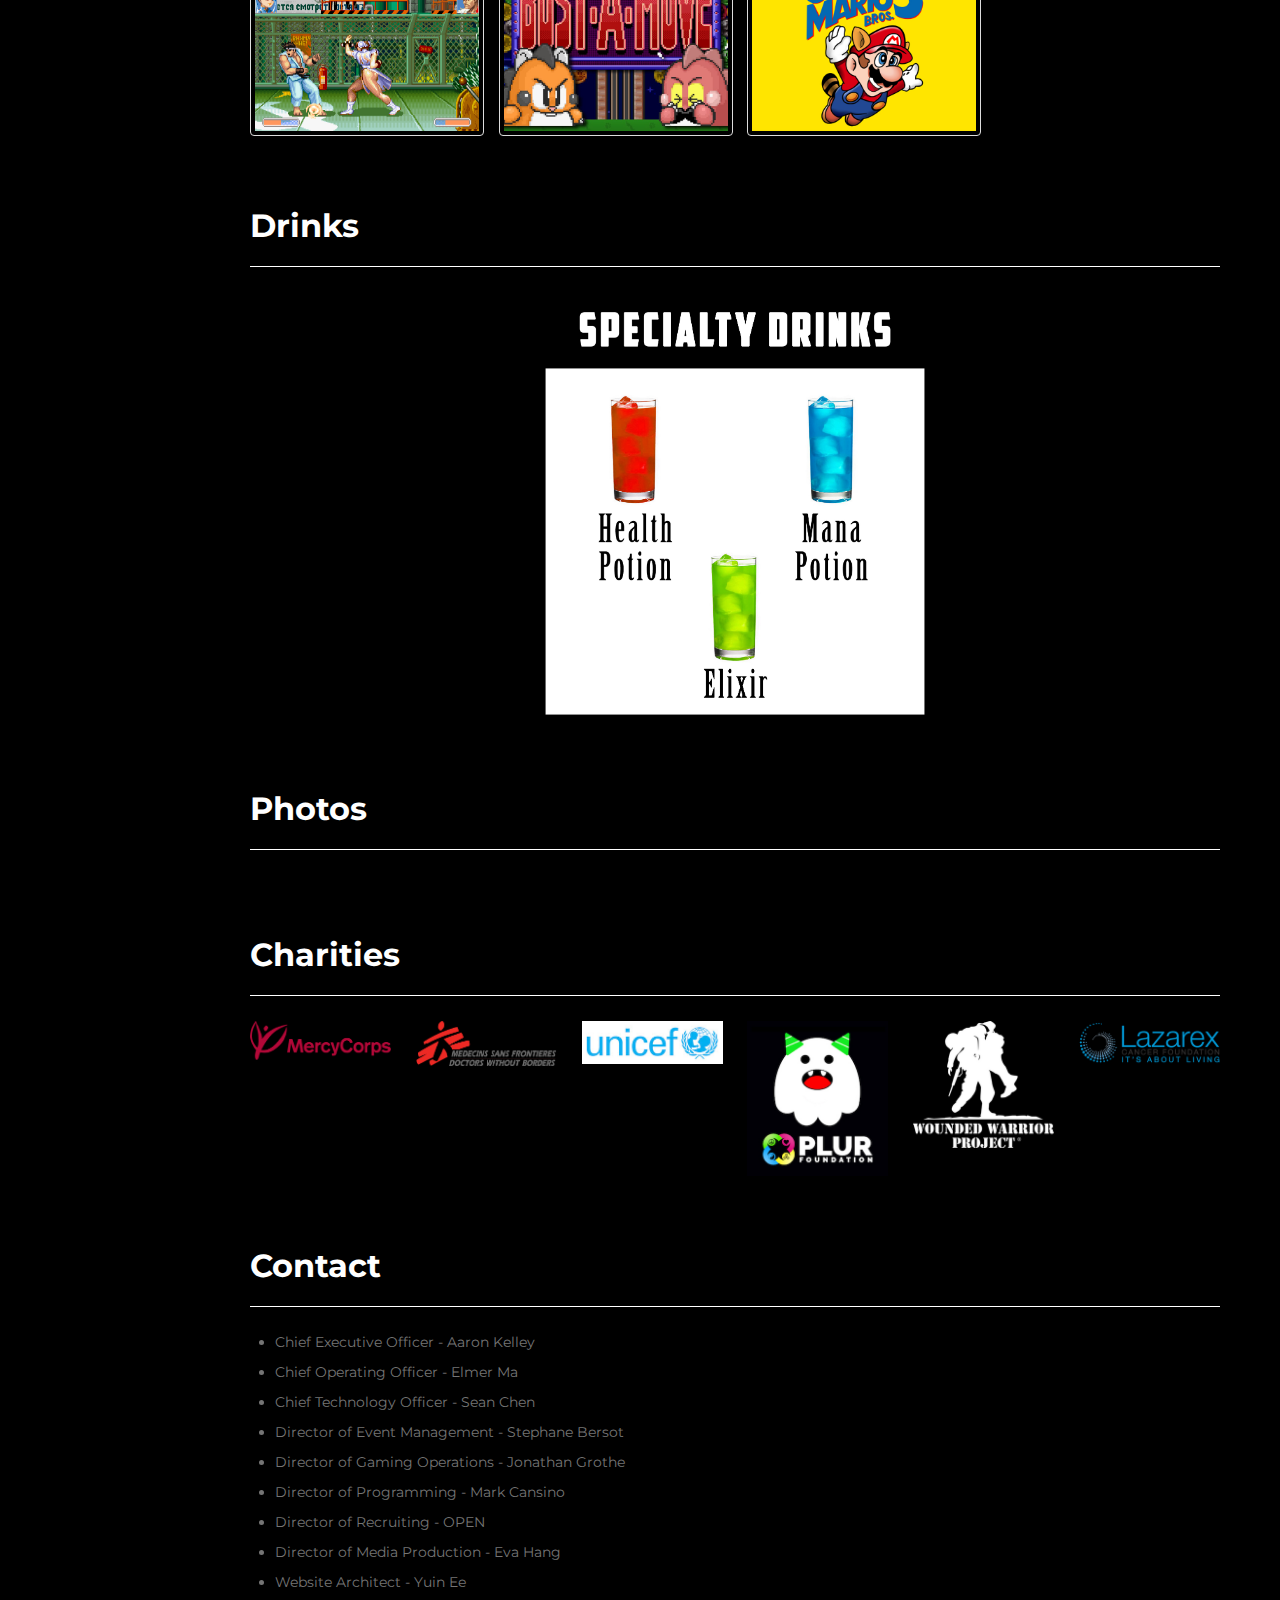
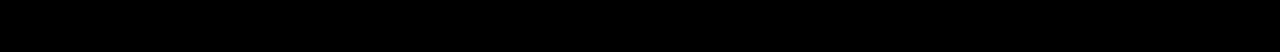
==== commit c06c0fa6: "Update events section: Season 3 Episode 5" ====
--- a/index.html
+++ b/index.html
@@ -138,17 +138,17 @@
             <div class="row-fluid">
               <h3 class="subheading sj">San Jose</h2>
               <div class="span6 col1">
-                <a href="https://www.facebook.com/events/266124244319419/" target="_blank">
-                  <img src="img/flyers/s03/flyer_sj_s3e4.jpg" alt="Barcon San Jose flyer season 3 episode 4"/>
+                <a href="https://www.facebook.com/events/368889777170085/" target="_blank">
+                  <img src="img/flyers/s03/flyer_sj_s3e5.jpg" alt="Barcon San Jose flyer season 3 episode 5"/>
                 </a>
               </div>
               <div class="span6 col2">
                 <p>
-                  <b>Episode 4</b><br>April 5, 8:00 PM<br>
-                  <a href="https://www.facebook.com/events/266124244319419/" target="_blank">More information</a>
+                  <b>Episode 5</b><br>May 3, 8:00 PM<br>
+                  <a href="https://www.facebook.com/events/368889777170085/" target="_blank">More information</a>
                 </p>
                 <p>
-                  <a href="https://barconsj3-4.brownpapertickets.com/" target="_blank"><img src="http://www.brownpapertickets.com/g/6/BPT_buy_tickets_small.png" alt="Buy Barcon San Jose Season 3 Episode 4 ticket" width=108px height=58px border=0></a>
+                  <a href="https://barconsj3-5.brownpapertickets.com/" target="_blank"><img src="http://www.brownpapertickets.com/g/6/BPT_buy_tickets_small.png" alt="Buy Barcon San Jose Season 3 Episode 5 ticket" width=108px height=58px border=0></a>
                 </p>
               </div>
             </div>
@@ -157,17 +157,17 @@
             <div class="row-fluid">
               <h3 class="subheading la">Los Angeles</h2>
               <div class="span6 col1">
-                <a href="https://www.facebook.com/events/258554498426346/" target="_blank">
-                  <img src="img/flyers/s03/flyer_la_s3e4.jpg" alt="Barcon Los Angeles flyer season 3 episode 4"/>
+                <a href="https://www.facebook.com/events/353608911942525/" target="_blank">
+                  <img src="img/flyers/s03/flyer_la_s3e5.jpg" alt="Barcon Los Angeles flyer season 3 episode 5"/>
                 </a>
               </div>
               <div class="span6 col2">
                 <p>
-                  <b>Episode 4</b><br>April 5, 8:00 PM<br>
-                  <a href="https://www.facebook.com/events/258554498426346/" target="_blank">More information</a>
+                  <b>Episode 5</b><br>May 3, 8:00 PM<br>
+                  <a href="https://www.facebook.com/events/353608911942525/" target="_blank">More information</a>
                 </p>
                 <p>
-                  <a href="https://barconla3-4.brownpapertickets.com/" target="_blank"><img src="http://www.brownpapertickets.com/g/6/BPT_buy_tickets_small.png" alt="Buy Barcon Los Angeles Season 3 Episode 4 ticket" width=108px height=58px border=0></a>
+                  <a href="https://barconla3-5.brownpapertickets.com/" target="_blank"><img src="http://www.brownpapertickets.com/g/6/BPT_buy_tickets_small.png" alt="Buy Barcon Los Angeles Season 3 Episode 5 ticket" width=108px height=58px border=0></a>
                 </p>
               </div>
             </div>
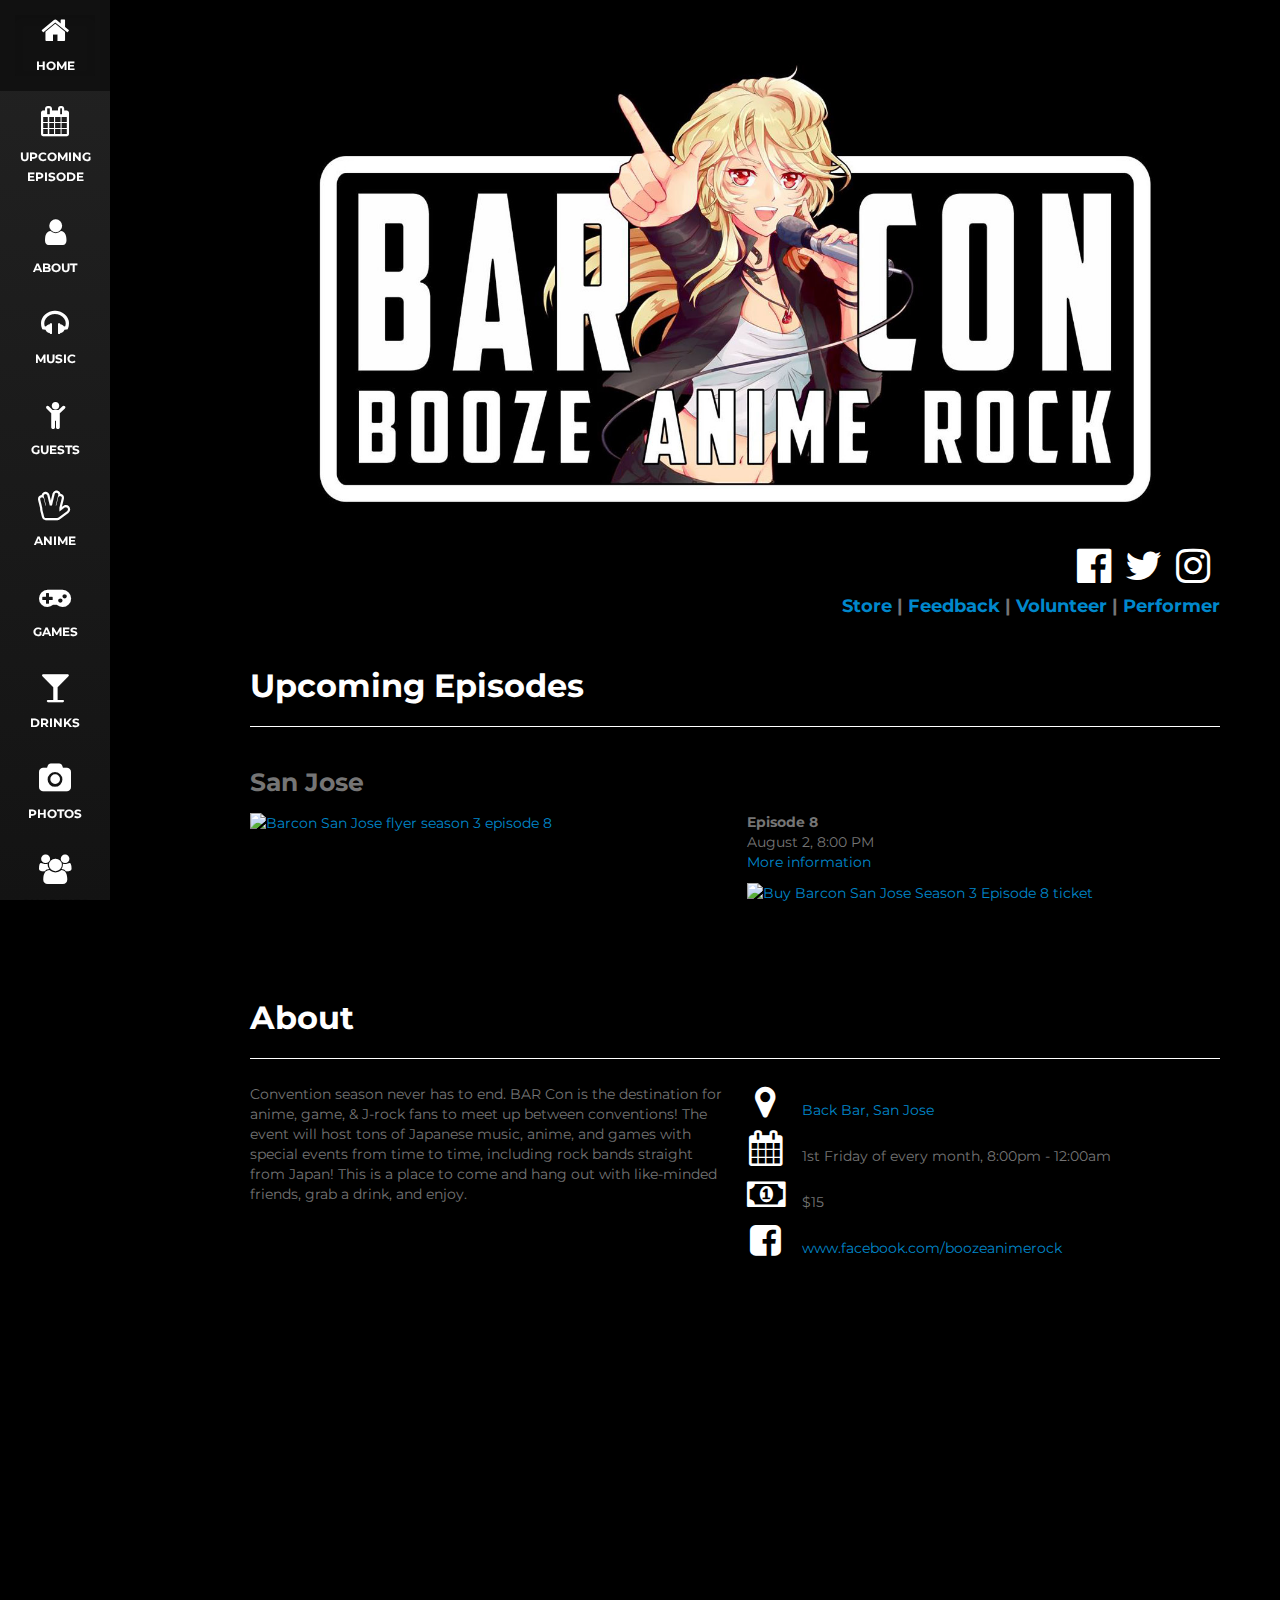
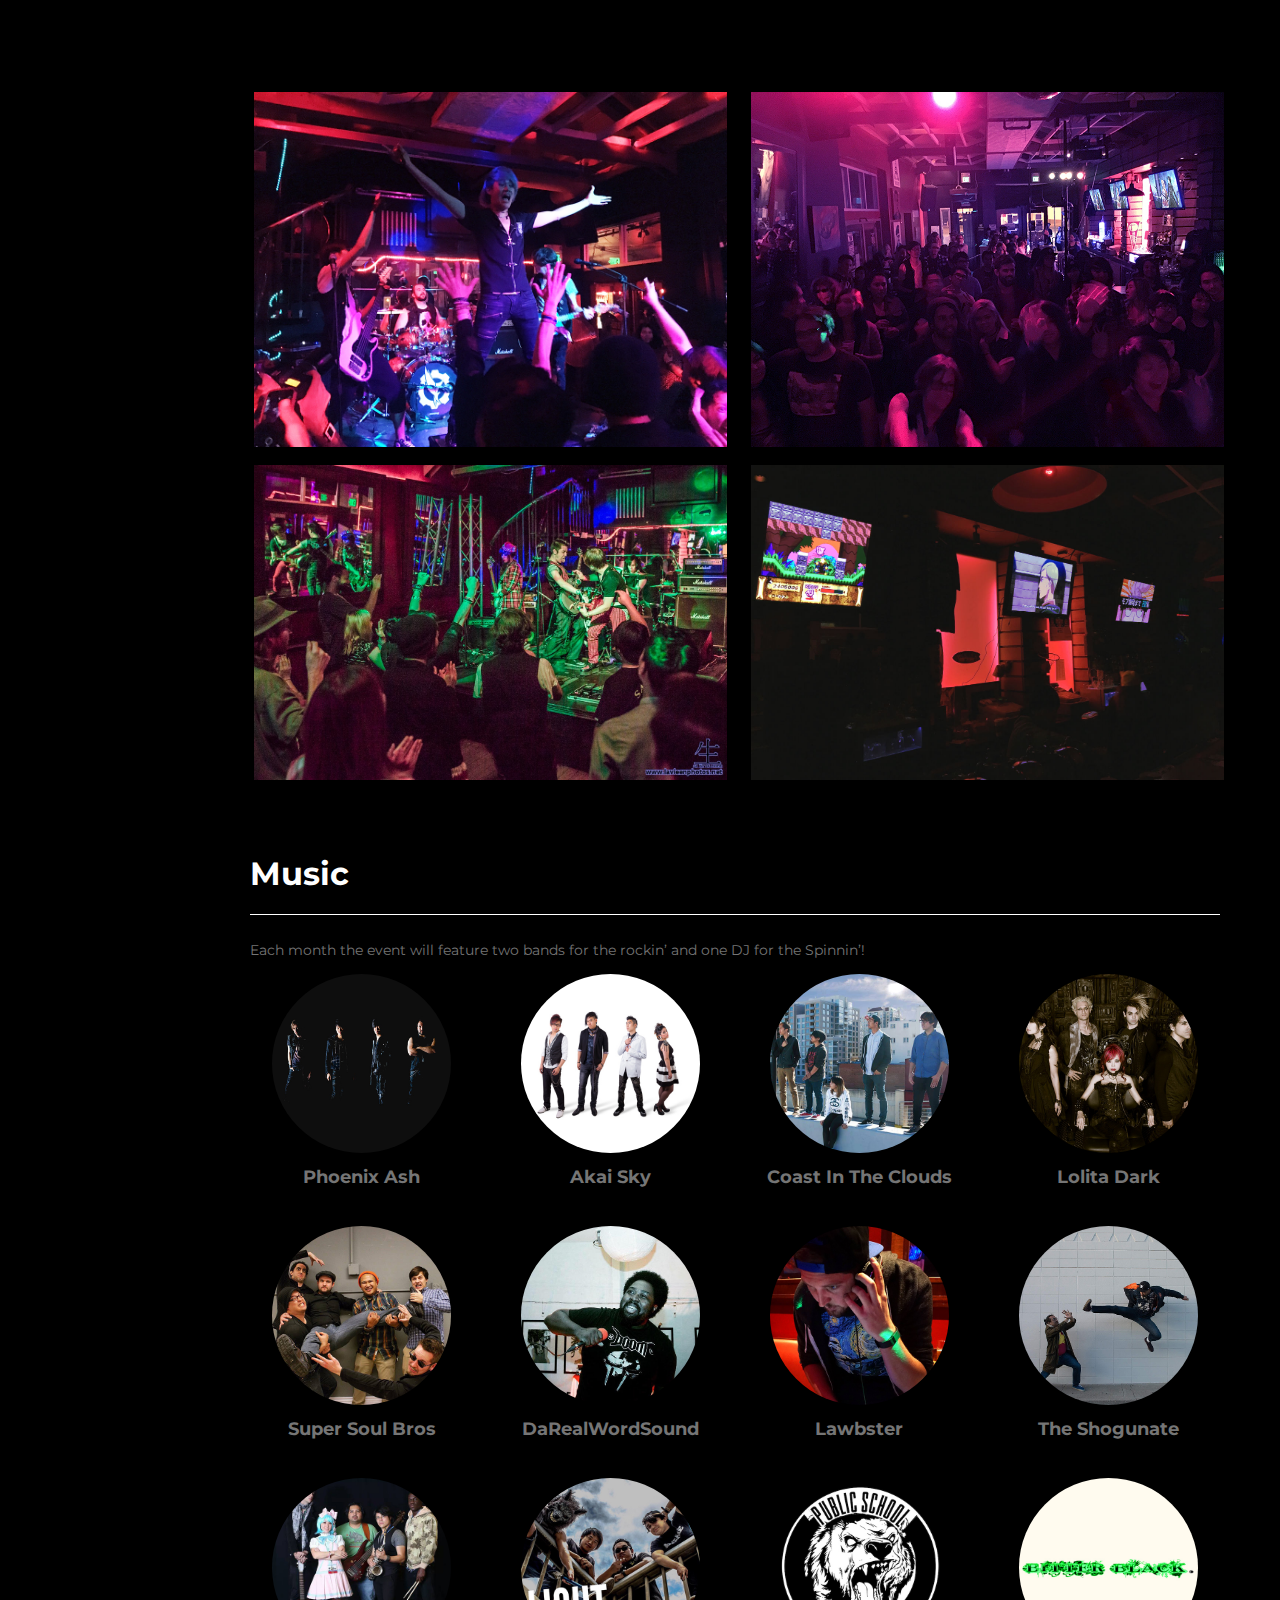
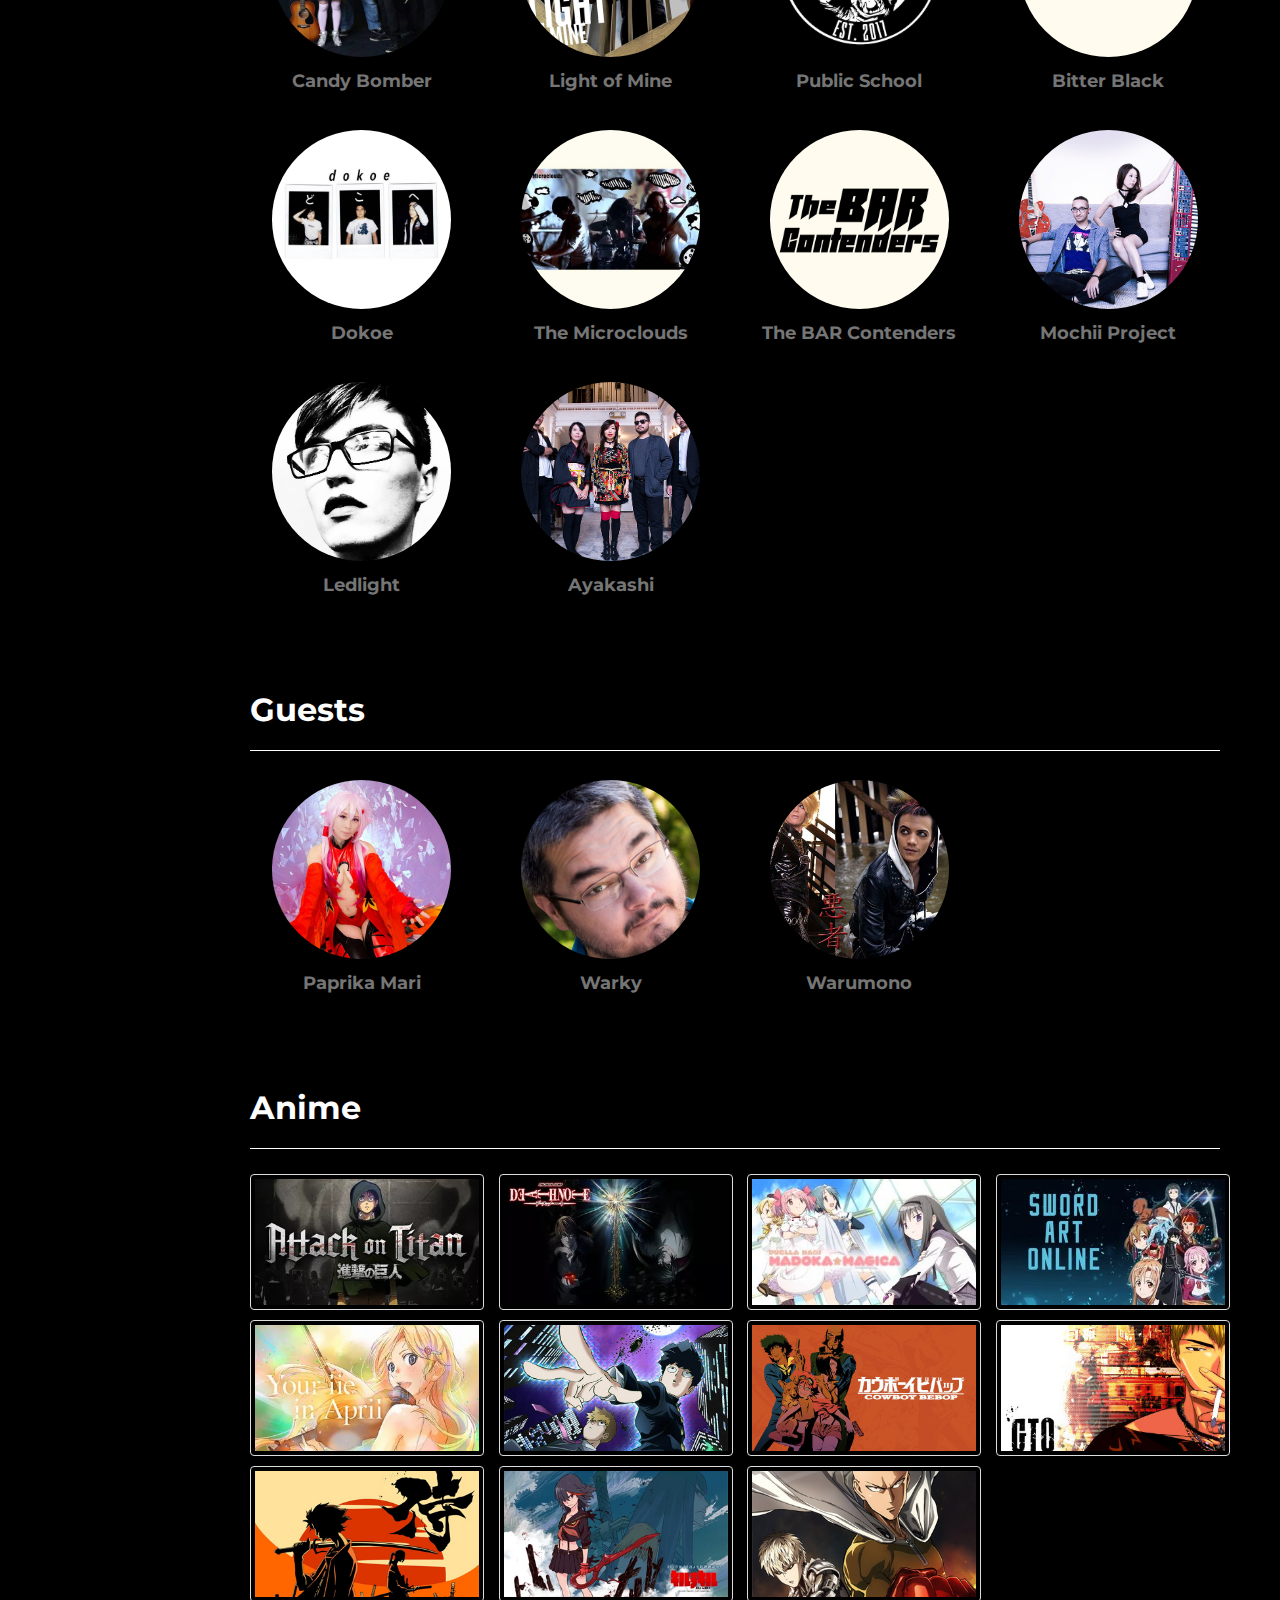
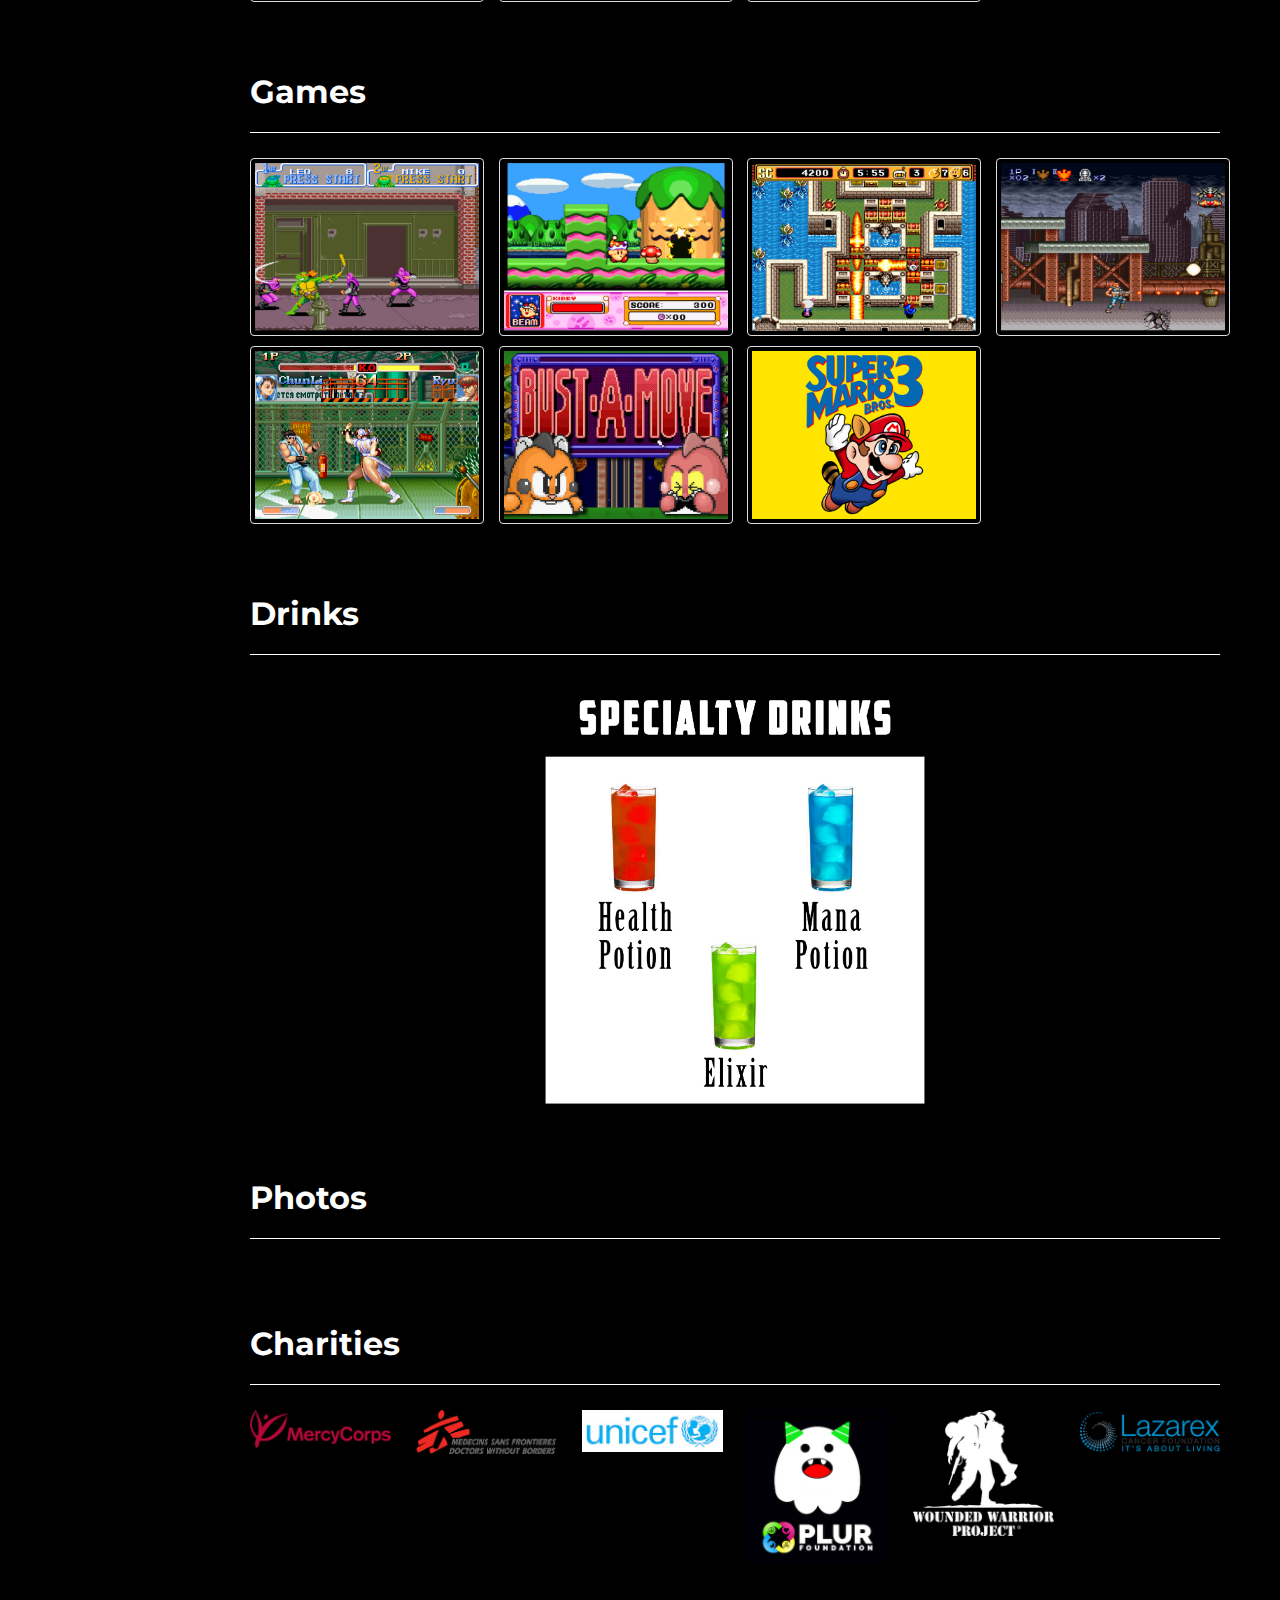
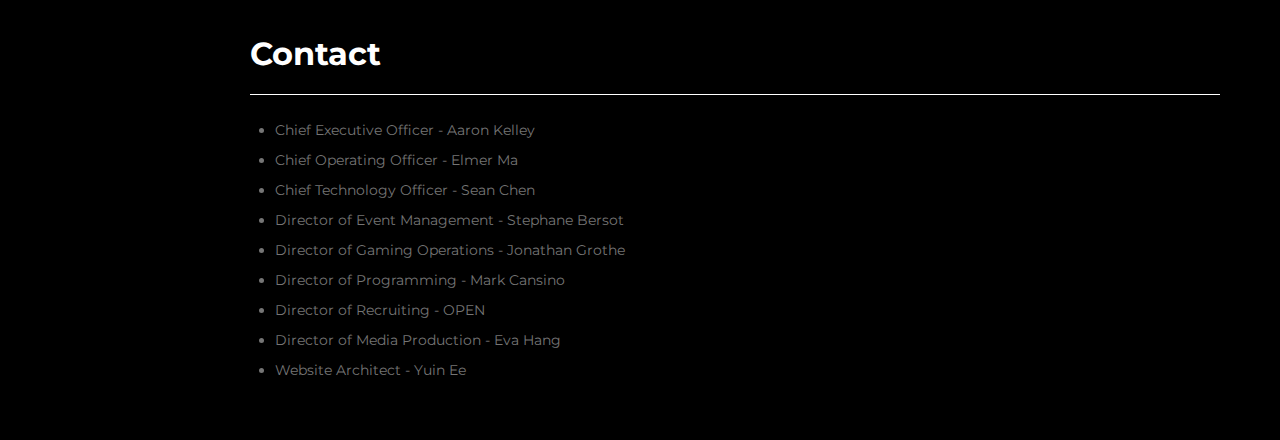
==== commit f800edd7: "Updated for s3e8" ====
--- a/index.html
+++ b/index.html
@@ -138,22 +138,23 @@
             <div class="row-fluid">
               <h3 class="subheading sj">San Jose</h2>
               <div class="span6 col1">
-                <a href="https://www.facebook.com/events/368889777170085/" target="_blank">
-                  <img src="img/flyers/s03/flyer_sj_s3e5.jpg" alt="Barcon San Jose flyer season 3 episode 5"/>
+                <a href="https://www.facebook.com/events/398909220761625/" target="_blank">
+                  <img src="img/flyers/s03/flyer_sj_s3e8.jpg" alt="Barcon San Jose flyer season 3 episode 8"/>
                 </a>
               </div>
               <div class="span6 col2">
                 <p>
-                  <b>Episode 5</b><br>May 3, 8:00 PM<br>
-                  <a href="https://www.facebook.com/events/368889777170085/" target="_blank">More information</a>
+                  <b>Episode 8</b><br>August 2, 8:00 PM<br>
+                  <a href="https://www.facebook.com/events/398909220761625/" target="_blank">More information</a>
                 </p>
                 <p>
-                  <a href="https://barconsj3-5.brownpapertickets.com/" target="_blank"><img src="http://www.brownpapertickets.com/g/6/BPT_buy_tickets_small.png" alt="Buy Barcon San Jose Season 3 Episode 5 ticket" width=108px height=58px border=0></a>
+                  <a href="https://barconsj3-8.brownpapertickets.com/" target="_blank"><img src="http://www.brownpapertickets.com/g/6/BPT_buy_tickets_small.png" alt="Buy Barcon San Jose Season 3 Episode 8 ticket" width=108px height=58px border=0></a>
                 </p>
               </div>
             </div>
 
             <!-- Los Angeles -->
+            <!--
             <div class="row-fluid">
               <h3 class="subheading la">Los Angeles</h2>
               <div class="span6 col1">
@@ -171,6 +172,7 @@
                 </p>
               </div>
             </div>
+            -->
           </div>
         </section>
 
